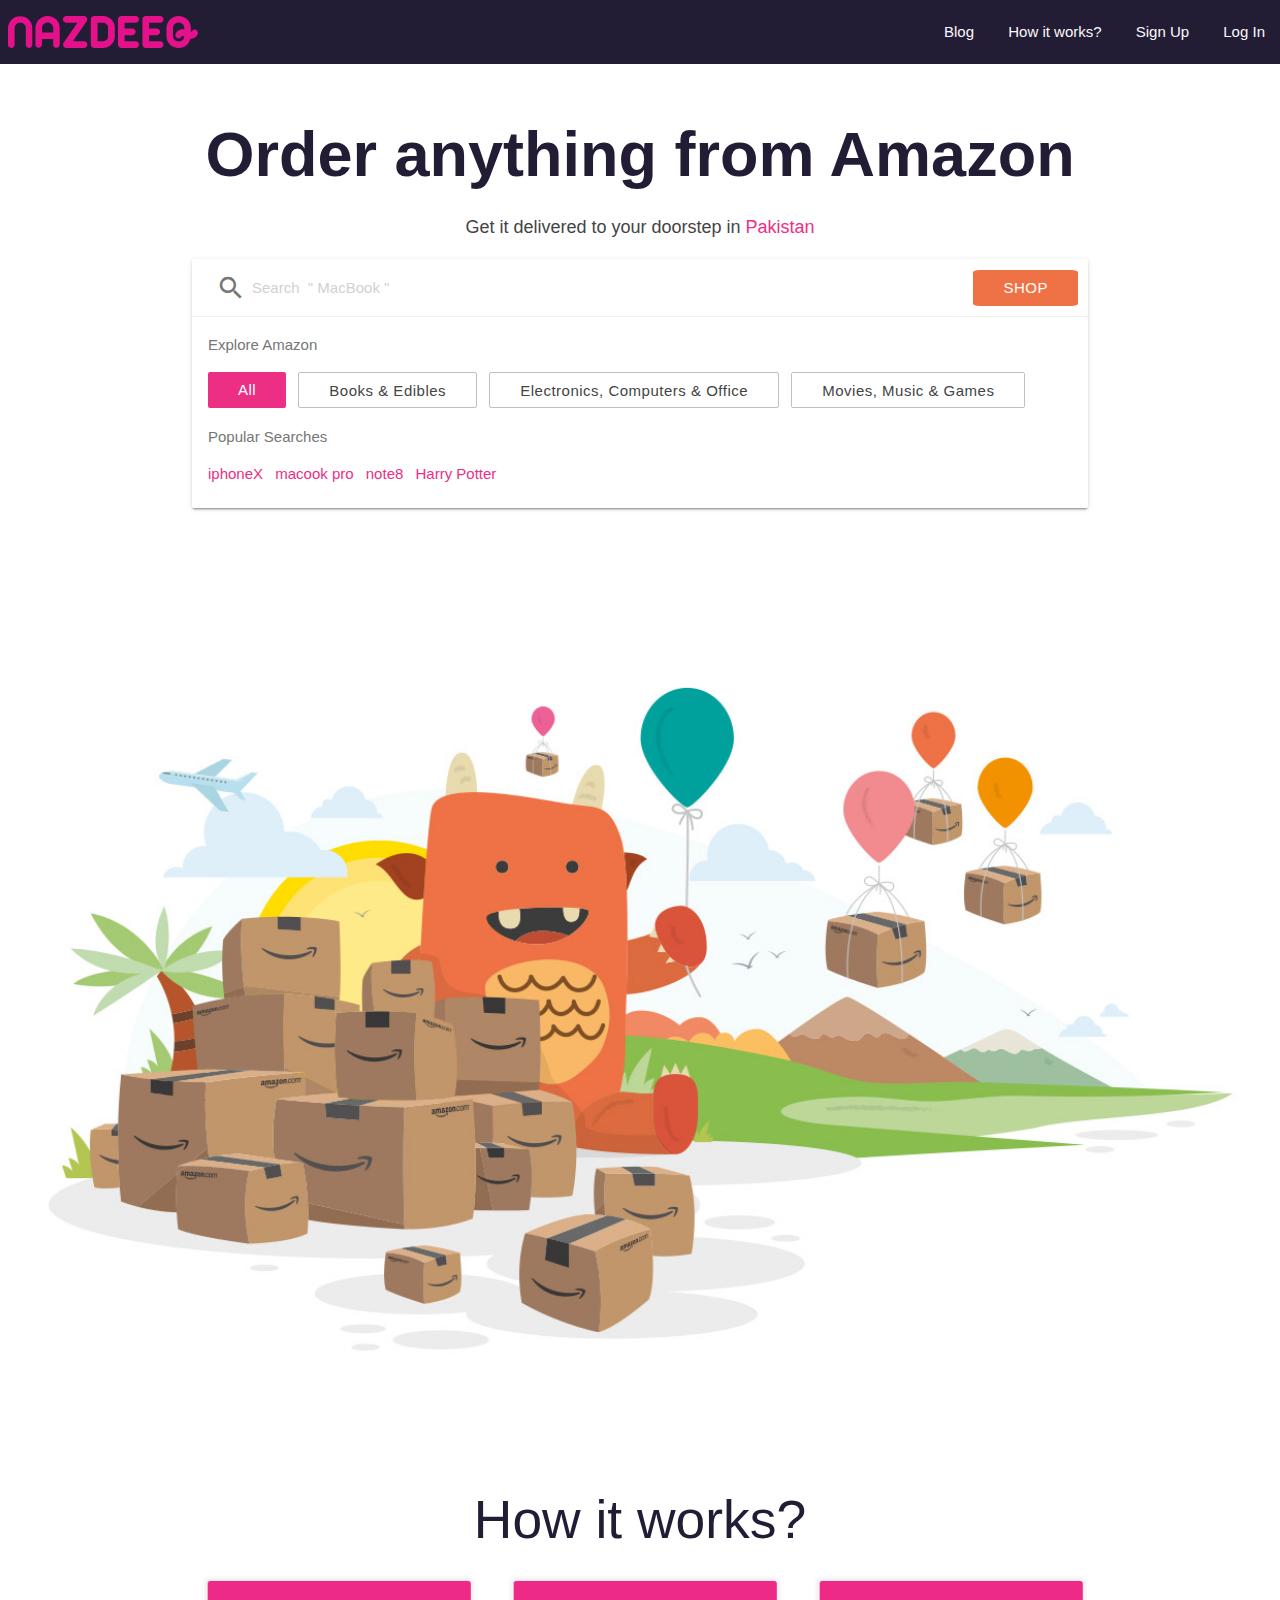
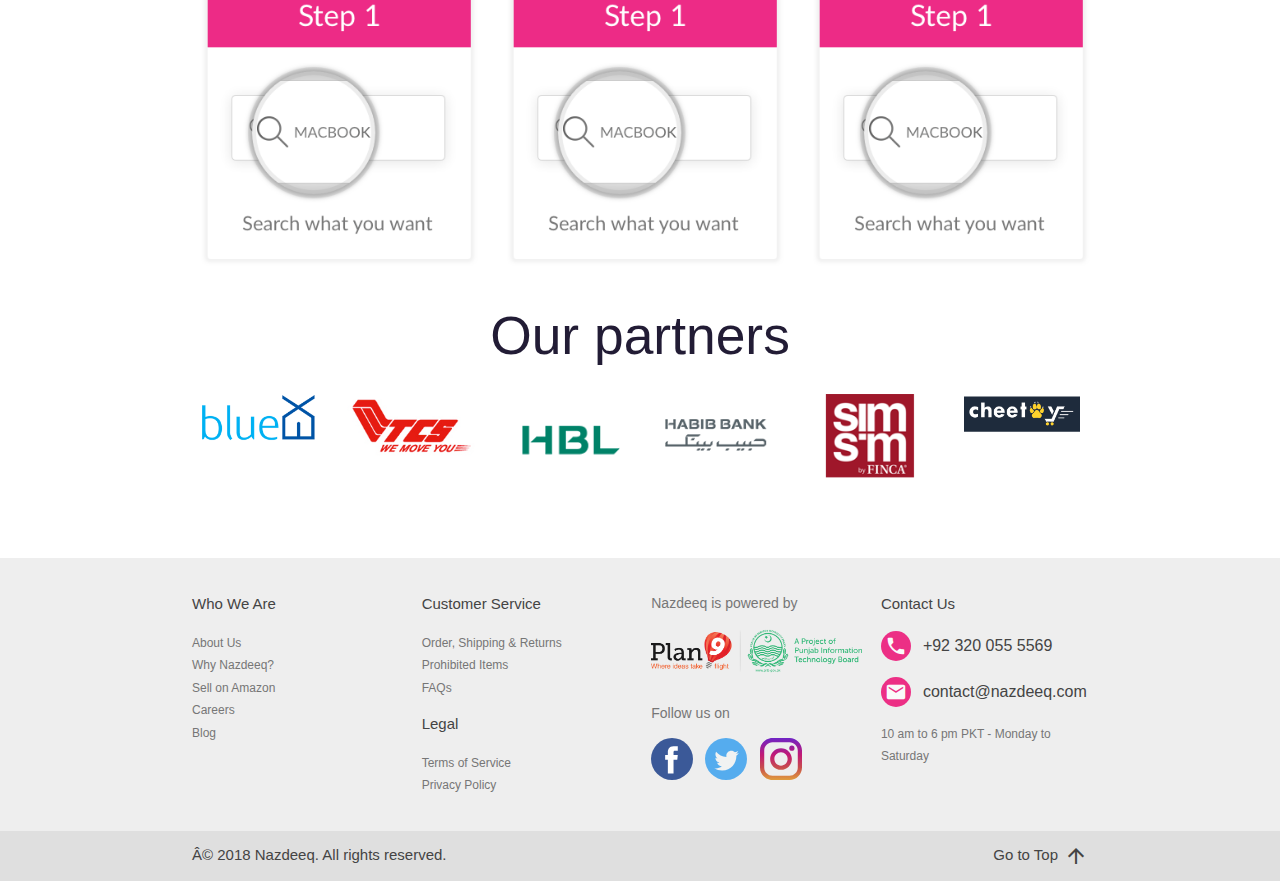
==== index.html @ c35c3b73 "made changes to search bar" ====
<!DOCTYPE html>
<html>

<head>

    <title>
        Nazdeeq | Welcome
    </title>

    <!--METADATA-->
    <meta charset="UTF-32">
    <meta name="viewport" content="width=device-width, initial-scale=1.0">
    <meta name="discription" content="Nazdeeq Website">
    <meta name="keywords" content="Nazdeeq Amazon Pakistan e-commerce">
    <meta name="author" content="PoweredByME, Nazdeeq">

    <!-- Chrome, Firefox and Opera -->
    <meta name="theme-color" content="#221C35">
    <!-- Windows Phone -->
    <meta name="msapplication-navbutton-color" content="#221C35">
    <!-- iOS Safari -->
    <meta name="apple-mobile-web-app-capable" content="yes">
    <meta name="apple-mobile-web-app-status-bar-style" content="black">

    <!--FONTS-->
    <link href="https://fonts.googleapis.com/icon?family=Material+Icons" rel="stylesheet">
    <!--<link rel="stylesheet" href="theWebAPI/font-awesome/css/font-awesome.min.css">-->


    <!--STYLESHEETS-->
    <!--<link rel="icon" href="assets/images/NFAC-Logo%201.png">-->
    <link rel="stylesheet" href="theWebAPI/materialize/css/materialize.min.css">
    <link rel="stylesheet" href="theWebAPI/atlaskit-rui.css" />
    <link rel="stylesheet" href="theWebAPI/atlaskit-css-reset.css" />
    <link rel="stylesheet" href="css/index.css">
    <link rel="stylesheet" href="css/commonStyle.css">

</head>

<body class="the-body body-no-scroll">

    <!-- Code index page -->

    <!-- Navbar Code START -->
    <div class="navbar-fixed">
        <nav class="site-theme-blue nf-div n-hide z-depth-0">
            <div class="navbar-div nav-wrapper">
                <a href="#!" class="brand-logo">
                    <span><img class="hide-on-small-only nav-logo-image" src="assets/nlogo.svg" height="32" ></span>
                    <span><img class="hide-on-med-and-up  nav-logo-image nli-mobile" src="assets/nlogo.svg" height="24" ></span>
                </a>

                <a href="#" data-activates="mobile-demo" class="button-collapse"><i class="material-icons">menu</i></a>

                <!--    Full View   -->
                <ul class="right hide-on-med-and-down nav-fv-option-ul">
                    <li>
                        <a href="!#" class="site-theme-white-text" style="display:inline-flex; align-items:center">
                            <span>Blog</span>
                        </a>

                        <a href="!#" class="site-theme-white-text" style="display:inline-flex; align-items:center">
                            <span>How it works?</span>
                        </a>

                        <a href="!#" class="site-theme-white-text" style="display:inline-flex; align-items:center">
                            <span>Sign Up</span>
                        </a>

                        <a href="!#" class="site-theme-white-text" style="display:inline-flex; align-items:center">
                            <span>Log In</span>
                        </a>
                    </li>
                </ul>
            </div>
        </nav>
    </div>

    <!--    Side Nav    -->
    <ul class="side-nav" id="mobile-demo">
        <li>
            <a class="black-text" href="#!" style="font-weight:400">
                <i class="material-icons">format_align_left</i> Blog
            </a>
        </li>
        <li>
            <a class="black-text" href="#!" style="font-weight:400">
                <i class="material-icons">info</i> How it works?
            </a>
        </li>
        <li>
            <a class="black-text" href="#!" style="font-weight:400">
                <i class="material-icons">group_add</i> Sign Up
            </a>
        </li>
        <li>
            <a class="black-text" href="#!" style="font-weight:400">
                <i class="material-icons">lock_open</i> Log In
            </a>
        </li>
    </ul>

    <!-- Navbar Code END -->


    <div class="container center">
        <div class="i-search-container">
            <div class="center">
                <h1 class="hide-on-small-only site-theme-blue-text" style="font-weight:600">Order anything from Amazon</h1>
                <h3 class="hide-on-med-and-up site-theme-blue-text" style="font-weight:600">Order anything from Amazon</h3>
                <p class="hide-on-small-only site-theme-grey-text" style="font-size:18px;">Get it delivered to your doorstep in
                    <span class="site-theme-pink-text">Pakistan</span>
                </p>
                <p class="hide-on-med-and-up site-theme-grey-text">Get it delivered to your doorstep in
                    <span class="site-theme-pink-text">Pakistan</span>
                </p>

                <!-- search bar start -->
                <div class="card">
                    <form>
                        <div style="align-items: center;margin-bottom : 2px;border-bottom : 1px solid #f0f0f0; border-radius : 0px;" class="card horizontal search-card z-depth-0">
                            <i class="small material-icons site-theme-light-grey-text">search</i>
                            <input class="search-in" placeholder='Search  " MacBook "'>
                            <button class="hide-on-small-only btn shop-btn site-theme-orange z-depth-0">
                                Shop
                            </button>
                            <div class="search-results"></div>
                        </div>
                    </form>
                    <div class="in-suggestions myhideclass">
                        <div class="row" style="margin-bottom : 0px;">
                            <div class="col l2 left-align">
                                <p class="site-theme-light-grey-text fw-400">Explore Amazon</p>
                            </div>
                        </div>
                        <div style="margin-left: auto;margin-bottom: 12px;" class="row left-align sugg-links">
                            <a class="btn btn-options default-sugg-btn z-depth-0">All</a>
                            <a class="btn btn-options white site-theme-grey-text z-depth-0 sugg-btn">Books &amp; Edibles</a>
                            <a class="btn btn-options white site-theme-grey-text z-depth-0 sugg-btn">Electronics, Computers &amp; Office</a>
                            <a class="btn btn-options white site-theme-grey-text z-depth-0 sugg-btn">Movies, Music &amp; Games</a>
                        </div>
                        <div class="row" style="margin-bottom:0px">
                            <div class="col l2 left-align">
                                <p class="site-theme-light-grey-text fw-400" style="margin-top: 0px;">Popular Searches</p>
                            </div>
                        </div>
                        <div class="row left-align sugg-div">
                            <a class="btn-options site-theme-pink-text">iphoneX</a>
                            <a class="btn-options site-theme-pink-text">macook pro</a>
                            <a class="btn-options site-theme-pink-text">note8</a>
                            <a class="btn-options site-theme-pink-text">Harry Potter</a>

                        </div>
                    </div>
                </div>

                <!-- search bar end -->

            </div>
        </div>
    </div>

    <div class="sp-wrapper valign-wrapper" style="background-image:url('assets/img/bg.jpg')"></div>

    <div class="container">
        <div class="center">
            <h2 class="hide-on-small-only site-theme-blue-text">How it works?</h2>
            <h3 class="hide-on-med-and-up site-theme-blue-text">How it works?</h3>
            <div class="row">
                <div class="col l4 m6 s12">
                    <img src="assets/img/b1.png" width="296">
                </div>
                <div class="col l4 m6 s12">
                    <img src="assets/img/b1.png" width="296">
                </div>
                <div class="col l4 m6 s12">
                    <img src="assets/img/b1.png" width="296">
                </div>
            </div>
        </div>
    </div>

    <div class="container" style="margin-bottom:56px;">
        <div class="center">
            <h2 class="hide-on-small-only site-theme-blue-text">Our partners</h2>
            <h3 class="hide-on-med-and-up site-theme-blue-text">Our partners</h3>
            <div class="row center">
                <div class="col l2 m3 s4">
                    <img style="width:100%" src="assets/img/p1.png">
                </div>
                <div class="col l2 m3 s4">
                    <img style="width:100%" src="assets/img/p2.png">
                </div>
                <div class="col l2 m3 s4">
                    <img style="width:100%" src="assets/img/p3.png">
                </div>
                <div class="col l2 m3 s4">
                    <img style="width:100%" src="assets/img/p4.png">
                </div>
                <div class="col l2 m3 s4">
                    <img style="width:80%" src="assets/img/p5.png">
                </div>
                <div class="col l2 m3 s4">
                    <img style="width:100%" src="assets/img/p6.png">
                </div>

            </div>
        </div>
    </div>






    <!-- Footer Code START -->

    <footer class="page-footer grey lighten-3">
        <div class="container">
            <div class="row">

                <div class="col l3 m6 s12">
                    <p class="site-footer-text site-theme-grey-text">Who We Are</p>
                    <ul>
                        <li><a class="site-footer-text site-theme-light-grey-text" href="#!">About Us</a></li>
                        <li><a class="site-footer-text site-theme-light-grey-text" href="#!">Why Nazdeeq?</a></li>
                        <li><a class="site-footer-text site-theme-light-grey-text" href="#!">Sell on Amazon</a></li>
                        <li><a class="site-footer-text site-theme-light-grey-text" href="#!">Careers</a></li>
                        <li><a class="site-footer-text site-theme-light-grey-text" href="#!">Blog</a></li>
                    </ul>
                </div>

                <div class="col l3 m6 s12">
                    <p class="site-footer-text site-theme-grey-text">Customer Service</p>
                    <ul>
                        <li><a class="site-footer-text site-theme-light-grey-text" href="#!">Order, Shipping &amp; Returns</a></li>
                        <li><a class="site-footer-text site-theme-light-grey-text" href="#!">Prohibited Items</a></li>
                        <li><a class="site-footer-text site-theme-light-grey-text" href="#!">FAQs</a></li>
                    </ul>
                    <p class="site-footer-text site-theme-grey-text">Legal</p>
                    <ul>
                        <li><a class="site-footer-text site-theme-light-grey-text" href="#!">Terms of Service</a></li>
                        <li><a class="site-footer-text site-theme-light-grey-text" href="#!">Privacy Policy</a></li>
                    </ul>
                </div>

                <div class="col l3 m6 s12">
                    <ul>

                        <li>
                            <p class="site-footer-text site-theme-light-grey-text" style="font-size:14px;">Nazdeeq is powered by</p>
                            <img src="assets/p9l.png" height="46">
                        </li>


                        <li class="" style="padding-top:8px">
                            <p class="site-footer-text site-theme-light-grey-text" style="font-size:14px;">Follow us on</p>
                            <a href="#!" title="facebook">
                                <img style="margin-right:8px;" src="assets/facebook.svg" height="42">
                            </a>
                            <a href="#!" title="twitter">
                                <img style="margin-right:8px;" src="assets/twitter.svg" height="42">
                            </a>
                            <a href="#!" title="instagram">
                                <img src="assets/instagram.svg" height="42">
                            </a>
                        </li>
                    </ul>
                </div>

                <div class="col l3 m6 s12">
                    <p class="site-footer-text site-theme-grey-text">Contact Us</p>
                    <ul>
                        <li>
                            <a class="site-footer-text site-theme-grey-text" href="#!" style="display:flex; align-items: center">
                                <i class="material-icons site-theme-white-text site-theme-pink circle" style="padding:4px;font-size: 22px;">phone</i>
                                <span style="font-size:16px; font-weight: 400; padding-left: 12px;">+92 320 055 5569</span>
                            </a>
                        </li>
                        <li>
                            <a class="site-footer-text site-theme-grey-text" href="#!" style="display:flex; align-items: center; margin-top:16px;">
                                <i class="material-icons site-theme-white-text site-theme-pink circle" style="padding:4px;font-size: 22px;">mail</i>
                                <span style="font-size:16px; font-weight: 400; padding-left: 12px;">contact@nazdeeq.com</span>
                            </a>
                        </li>
                        <li>
                            <p>
                                <span class="site-theme-light-grey-text" style="font-size:12px;">10 am to 6 pm PKT - Monday to Saturday</span>
                            </p>
                        </li>



                    </ul>
                </div>


            </div>





        </div>
        <div class="footer-copyright">
            <div class="container site-theme-grey-text">
                <span class="hide-on-small-only">© 2018 Nazdeeq. All rights reserved.</span>
                <span class="hide-on-med-and-up">© 2018 Copyrights | Nazdeeq</span>
                <a class="site-theme-grey-text  right" style="display:inline-flex;align-items:center" href="#top-ref-div-id">
                    <span style="margin-right:6px;font-weight:300">Go to Top</span><i class="material-icons"> arrow_upward </i>
                </a>
            </div>
        </div>
    </footer>


    <!-- Footer Code END -->



    <script type="text/javascript" src="theWebAPI/jQuery.min.js"></script>
    <script type="text/javascript" src="theWebAPI/materialize/js/materialize.min.js"></script>
    <script type="text/javascript" src="js/commonScript.js"></script>
    <script type="text/javascript" src="js/index.js"></script>
    <script>
        window.onload = windowOnLoad;
        window.onresize = windowOnResize;
        window.onscroll = windowOnScroll;
    </script>
    <script>
        $(document).ready(function() {
            $(".myhideclass").hide();
            var explore = [{
                name: "Books &amp; Edibles",
                link: "#"
            }, {
                name: "Electronics, Computers &amp; Office",
                link: "#"
            }, {
                name: "Movies, Music &amp; Games",
                link: "#"
            }];
            var popular = [{
                name: "iphoneX",
                link: "#"
            }, {
                name: "iphone6S+",
                link: "#"
            }, {
                name: "macbook Pro",
                link: "#"
            }];
            console.log(getSearchLinksString(explore, popular));
            $(".myhideclass").html(getSearchLinksString(explore, popular));
            $(".search-in").keyup(function() {
                if ($(".search-in").val() == "") {
                    $(".myhideclass").hide(500);
                } else $(".myhideclass").show(500);
            })
        })
    </script>

</body>

</html>
---- theWebAPI/atlaskit-rui.css ----
.ak-button {
    align-items: baseline !important;
    box-sizing: border-box !important;
    border-radius: 3px !important;
    border-width: 0 !important;
    display: inline-flex !important;
    font-style: normal !important;
    font-size: inherit !important;
    line-height: 2.28571429em !important;
    margin: 0 !important;
    outline: none !important;
    padding: 0 12px !important;
    text-align: center !important;
    transition: background 0.1s ease-out, box-shadow 0.15s cubic-bezier(0.47, 0.03, 0.49, 1.38) !important;
    user-select: none !important;
    vertical-align: middle !important;
    white-space: nowrap !important;
}

.ak-button:hover {
    cursor: pointer !important;
    transition: background 0s ease-out, box-shadow 0.15s cubic-bezier(0.47, 0.03, 0.49, 1.38) !important;
}

.ak-button:active {
    transition-duration: 0s !important;
}

.ak-button:focus {
    outline: none !important;
    transition-duration: 0s, 0.2s !important;
}

.ak-button[disabled] {
    cursor: not-allowed !important;
}

.ak-button__appearance-default {
    background: rgba(9, 30, 66, 0.04) !important;
    color: #505F79 !important;
    text-decoration: none !important;
}

.ak-button__appearance-default:hover {
    background: rgba(9, 30, 66, 0.08) !important;
}

.ak-button__appearance-default:active {
    background: rgba(179, 212, 255, 0.6) !important;
    color: #0052CC !important;
}

.ak-button__appearance-default:focus {
    box-shadow: 0 0 0 2px rgba(38, 132, 255, 0.6) !important;
}

.ak-button__appearance-default[disabled],
.ak-button__appearance-default[disabled]:active,
.ak-button__appearance-default[disabled]:hover {
    background: rgba(9, 30, 66, 0.04) !important;
    color: #A5ADBA !important;
    text-decoration: none !important;
}

.ak-button__appearance-default[disabled]:focus,
.ak-button__appearance-default[disabled]:active:focus,
.ak-button__appearance-default[disabled]:hover:focus {
    box-shadow: 0 0 0 2px rgba(38, 132, 255, 0.6) !important;
}

.ak-button__appearance-subtle {
    background: none !important;
    color: #505F79 !important;
    text-decoration: none !important;
}

.ak-button__appearance-subtle:hover {
    background: rgba(9, 30, 66, 0.08) !important;
}

.ak-button__appearance-subtle:active {
    background: rgba(179, 212, 255, 0.6) !important;
    color: #0052CC !important;
}

.ak-button__appearance-subtle:focus {
    box-shadow: 0 0 0 2px rgba(38, 132, 255, 0.6) !important;
}

.ak-button__appearance-subtle[disabled],
.ak-button__appearance-subtle[disabled]:active,
.ak-button__appearance-subtle[disabled]:hover {
    background: rgba(9, 30, 66, 0.04) !important;
    color: #A5ADBA !important;
    text-decoration: none !important;
}

.ak-button__appearance-subtle[disabled]:focus,
.ak-button__appearance-subtle[disabled]:active:focus,
.ak-button__appearance-subtle[disabled]:hover:focus {
    box-shadow: 0 0 0 2px rgba(38, 132, 255, 0.6) !important;
}

.ak-button__appearance-primary {
    background: #0052CC !important;
    color: #FFFFFF !important;
    text-decoration: none !important;
}

.ak-button__appearance-primary:hover {
    background: #0065FF !important;
}

.ak-button__appearance-primary:active {
    background: #0747A6 !important;
    color: #FFFFFF !important;
}

.ak-button__appearance-primary:focus {
    box-shadow: 0 0 0 2px rgba(38, 132, 255, 0.6) !important;
}

.ak-button__appearance-primary[disabled],
.ak-button__appearance-primary[disabled]:active,
.ak-button__appearance-primary[disabled]:hover {
    background: #0052CC !important;
    color: rgba(255, 255, 255, 0.5) !important;
    text-decoration: none !important;
}

.ak-button__appearance-primary[disabled]:focus,
.ak-button__appearance-primary[disabled]:active:focus,
.ak-button__appearance-primary[disabled]:hover:focus {
    box-shadow: 0 0 0 2px rgba(38, 132, 255, 0.6) !important;
}

.ak-button__appearance-link {
    background: none !important;
    color: #0052CC !important;
    text-decoration: none !important;
}

.ak-button__appearance-link:hover {
    background: none !important;
    color: #0065FF !important;
    text-decoration: underline !important;
}

.ak-button__appearance-link:active {
    text-decoration: none !important;
    background: none !important;
    color: #0747A6 !important;
}

.ak-button__appearance-link:focus {
    box-shadow: 0 0 0 2px rgba(38, 132, 255, 0.6) !important;
}

.ak-button__appearance-link[disabled],
.ak-button__appearance-link[disabled]:active,
.ak-button__appearance-link[disabled]:hover {
    background: none !important;
    color: #A5ADBA !important;
    text-decoration: none !important;
}

.ak-button__appearance-link[disabled]:focus,
.ak-button__appearance-link[disabled]:active:focus,
.ak-button__appearance-link[disabled]:hover:focus {
    box-shadow: 0 0 0 2px rgba(38, 132, 255, 0.6) !important;
}

.ak-button__appearance-subtle-link {
    background: none !important;
    color: #42526E !important;
    text-decoration: none !important;
}

.ak-button__appearance-subtle-link:hover {
    background: none !important;
    color: #0065FF !important;
    text-decoration: underline !important;
}

.ak-button__appearance-subtle-link:active {
    text-decoration: none !important;
    background: none !important;
    color: #0747A6 !important;
}

.ak-button__appearance-subtle-link:focus {
    box-shadow: 0 0 0 2px rgba(38, 132, 255, 0.6) !important;
}

.ak-button__appearance-subtle-link[disabled],
.ak-button__appearance-subtle-link[disabled]:active,
.ak-button__appearance-subtle-link[disabled]:focus {
    background: none !important;
    color: #A5ADBA !important;
    text-decoration: none !important;
}

.ak-button__appearance-subtle-link[disabled]:focus,
.ak-button__appearance-subtle-link[disabled]:active:focus,
.ak-button__appearance-subtle-link[disabled]:focus:focus {
    box-shadow: 0 0 0 2px rgba(38, 132, 255, 0.6) !important;
}

.ak-button__spacing-compact {
    height: 1.71428571em !important;
    line-height: 1.71428571em !important;
}

.ak-button__spacing-none {
    height: auto !important;
    line-height: normal !important;
    padding: 0 !important;
}

.ak-button::-moz-focus-inner {
    border: 0 !important;
    margin: 0 !important;
    padding: 0 !important;
}

ak-grid {
    align-content: flex-start !important;
    align-items: flex-start !important;
    display: flex !important;
    flex-wrap: wrap !important;
    margin: 0 auto !important;
    max-width: 960px !important;
    padding: 0 8px !important;
    position: relative !important;
}

ak-grid[layout='fluid'] {
    max-width: 100% !important;
}

ak-grid-column {
    flex-grow: 1 !important;
    flex-shrink: 0 !important;
    flex-basis: auto !important;
    margin: 0 8px !important;
    max-width: calc(100% - 16px) !important;
    min-width: calc(99.9999% / 12 - 16px) !important;
    word-wrap: break-word !important;
}

ak-grid-column[size='1'] {
    flex-basis: calc(99.9999% / 12 * 1 - 16px) !important;
    max-width: calc(99.9999% / 12 * 1 - 16px) !important;
}

ak-grid-column[size='2'] {
    flex-basis: calc(99.9999% / 12 * 2 - 16px) !important;
    max-width: calc(99.9999% / 12 * 2 - 16px) !important;
}

ak-grid-column[size='3'] {
    flex-basis: calc(99.9999% / 12 * 3 - 16px) !important;
    max-width: calc(99.9999% / 12 * 3 - 16px) !important;
}

ak-grid-column[size='4'] {
    flex-basis: calc(99.9999% / 12 * 4 - 16px) !important;
    max-width: calc(99.9999% / 12 * 4 - 16px) !important;
}

ak-grid-column[size='5'] {
    flex-basis: calc(99.9999% / 12 * 5 - 16px) !important;
    max-width: calc(99.9999% / 12 * 5 - 16px) !important;
}

ak-grid-column[size='6'] {
    flex-basis: calc(99.9999% / 12 * 6 - 16px) !important;
    max-width: calc(99.9999% / 12 * 6 - 16px) !important;
}

ak-grid-column[size='7'] {
    flex-basis: calc(99.9999% / 12 * 7 - 16px) !important;
    max-width: calc(99.9999% / 12 * 7 - 16px) !important;
}

ak-grid-column[size='8'] {
    flex-basis: calc(99.9999% / 12 * 8 - 16px) !important;
    max-width: calc(99.9999% / 12 * 8 - 16px) !important;
}

ak-grid-column[size='9'] {
    flex-basis: calc(99.9999% / 12 * 9 - 16px) !important;
    max-width: calc(99.9999% / 12 * 9 - 16px) !important;
}

ak-grid-column[size='10'] {
    flex-basis: calc(99.9999% / 12 * 10 - 16px) !important;
    max-width: calc(99.9999% / 12 * 10 - 16px) !important;
}

ak-grid-column[size='11'] {
    flex-basis: calc(99.9999% / 12 * 11 - 16px) !important;
    max-width: calc(99.9999% / 12 * 11 - 16px) !important;
}

ak-grid-column[size='12'] {
    flex-basis: calc(100% - 16px) !important;
    max-width: calc(100% - 16px) !important;
}

.ak-field-toggle {
    display: inline-block !important;
    overflow: hidden !important;
    position: relative !important;
    user-select: none !important;
}

.ak-field-toggle>label {
    background-clip: content-box !important;
    background-color: #97A0AF !important;
    background-image: url("data:image/svg+xml !important;charset=UTF-8,%3C%3Fxml%20version%3D%221.0%22%20encoding%3D%22UTF-8%22%20standalone%3D%22no%22%3F%3E%0A%3Csvg%20width%3D%2224px%22%20height%3D%2224px%22%20viewBox%3D%220%200%2024%2024%22%20version%3D%221.1%22%20xmlns%3D%22http%3A%2F%2Fwww.w3.org%2F2000%2Fsvg%22%20xmlns%3Axlink%3D%22http%3A%2F%2Fwww.w3.org%2F1999%2Fxlink%22%3E%0A%20%20%20%20%3C!--%20Generator%3A%20Sketch%2041%20(35326)%20-%20http%3A%2F%2Fwww.bohemiancoding.com%2Fsketch%20--%3E%0A%20%20%20%20%3Ctitle%3EDone%3C%2Ftitle%3E%0A%20%20%20%20%3Cdesc%3ECreated%20with%20Sketch.%3C%2Fdesc%3E%0A%20%20%20%20%3Cdefs%3E%3C%2Fdefs%3E%0A%20%20%20%20%3Cg%20id%3D%2224-x-20%22%20stroke%3D%22none%22%20stroke-width%3D%221%22%20fill%3D%22none%22%20fill-rule%3D%22evenodd%22%3E%0A%20%20%20%20%20%20%20%20%3Cg%20id%3D%22editor-24x20%2Feditor-done%22%20fill%3D%22white%22%3E%0A%20%20%20%20%20%20%20%20%20%20%20%20%3Cg%20id%3D%22check%22%20transform%3D%22translate(2.000000%2C%204.000000)%22%3E%0A%20%20%20%20%20%20%20%20%20%20%20%20%20%20%20%20%3Cpath%20d%3D%22M3.16564164%2C6.89951467%20C2.97539446%2C6.70637871%202.66546153%2C6.7078825%202.47552459%2C6.90070352%20L1.18248183%2C8.21338031%20C0.991587885%2C8.40717286%200.989942114%2C8.7197019%201.18758597%2C8.92034685%20L6.67982192%2C14.4959789%20C6.8735348%2C14.6926332%207.18853946%2C14.691685%207.38390826%2C14.4933496%20L18.4834996%2C3.22521804%20C18.6786429%2C3.02711165%2018.6811307%2C2.70844326%2018.4911937%2C2.51562224%20L17.1981509%2C1.20294545%20C17.007257%2C1.0091529%2016.6982277%2C1.0086748%2016.502939%2C1.2069289%20L7.38013805%2C10.4682537%20C7.18707701%2C10.6642463%206.87069672%2C10.6608286%206.68609713%2C10.473426%20L3.16564164%2C6.89951467%20Z%22%20id%3D%22Path-3%22%3E%3C%2Fpath%3E%0A%20%20%20%20%20%20%20%20%20%20%20%20%3C%2Fg%3E%0A%20%20%20%20%20%20%20%20%3C%2Fg%3E%0A%20%20%20%20%3C%2Fg%3E%0A%3C%2Fsvg%3E%0A"), url("data:image/svg+xml !important;charset=UTF-8,%3C%3Fxml%20version%3D%221.0%22%20encoding%3D%22UTF-8%22%20standalone%3D%22no%22%3F%3E%0A%3Csvg%20width%3D%2220px%22%20height%3D%2220px%22%20viewBox%3D%220%200%2020%2020%22%20version%3D%221.1%22%20xmlns%3D%22http%3A%2F%2Fwww.w3.org%2F2000%2Fsvg%22%20xmlns%3Axlink%3D%22http%3A%2F%2Fwww.w3.org%2F1999%2Fxlink%22%3E%0A%20%20%20%20%3C!--%20Generator%3A%20Sketch%2041.2%20(35397)%20-%20http%3A%2F%2Fwww.bohemiancoding.com%2Fsketch%20--%3E%0A%20%20%20%20%3Ctitle%3ECancel%3C%2Ftitle%3E%0A%20%20%20%20%3Cdesc%3ECreated%20with%20Sketch.%3C%2Fdesc%3E%0A%20%20%20%20%3Cdefs%3E%3C%2Fdefs%3E%0A%20%20%20%20%3Cg%20id%3D%22Experiments%22%20stroke%3D%22none%22%20stroke-width%3D%221%22%20fill%3D%22none%22%20fill-rule%3D%22evenodd%22%3E%0A%20%20%20%20%20%20%20%20%3Cg%20id%3D%22cancel-icon%22%20fill%3D%22white%22%3E%0A%20%20%20%20%20%20%20%20%20%20%20%20%3Cpath%20d%3D%22M13.3635%2C11.94925%20C13.7545%2C12.34025%2013.7545%2C12.97225%2013.3635%2C13.36325%20C13.1685%2C13.55825%2012.9125%2C13.65625%2012.6565%2C13.65625%20C12.4005%2C13.65625%2012.1445%2C13.55825%2011.9495%2C13.36325%20L9.8285%2C11.24225%20L7.7065%2C13.36325%20C7.5115%2C13.55825%207.2555%2C13.65625%206.9995%2C13.65625%20C6.7435%2C13.65625%206.4885%2C13.55825%206.2925%2C13.36325%20C5.9025%2C12.97225%205.9025%2C12.34025%206.2925%2C11.94925%20L8.4135%2C9.82825%20L6.2925%2C7.70725%20C5.9025%2C7.31625%205.9025%2C6.68325%206.2925%2C6.29325%20C6.6835%2C5.90225%207.3165%2C5.90225%207.7065%2C6.29325%20L9.8285%2C8.41425%20L11.9495%2C6.29325%20C12.3405%2C5.90225%2012.9725%2C5.90225%2013.3635%2C6.29325%20C13.7545%2C6.68325%2013.7545%2C7.31625%2013.3635%2C7.70725%20L11.2425%2C9.82825%20L13.3635%2C11.94925%20Z%22%20id%3D%22Error-Icon%22%3E%3C%2Fpath%3E%0A%20%20%20%20%20%20%20%20%3C%2Fg%3E%0A%20%20%20%20%3C%2Fg%3E%0A%3C%2Fsvg%3E%0A") !important;
    background-repeat: no-repeat !important;
    border: 2px solid transparent !important;
    color: transparent !important;
    cursor: pointer !important;
    display: inline-block !important;
    overflow: hidden !important;
    padding: 2px !important;
    text-indent: -9999px !important;
    transition: background-color 0.2s, border-color 0.2s !important;
    vertical-align: top !important;
    white-space: nowrap !important;
}

.ak-field-toggle>label::before {
    background: white !important;
    content: '' !important;
    cursor: pointer !important;
    display: block !important;
    transition: transform 0.2s !important;
}

.ak-field-toggle>input {
    left: 0 !important;
    opacity: 0 !important;
    position: absolute !important;
    top: 0 !important;
}

.ak-field-toggle>input:checked+label {
    background-color: #36B37E !important;
}

.ak-field-toggle>input:disabled+label {
    background-color: #f3f4f5 !important;
    background-image: url("data:image/svg+xml !important;charset=UTF-8,%3C%3Fxml%20version%3D%221.0%22%20encoding%3D%22UTF-8%22%20standalone%3D%22no%22%3F%3E%0A%3Csvg%20width%3D%2224px%22%20height%3D%2224px%22%20viewBox%3D%220%200%2024%2024%22%20version%3D%221.1%22%20xmlns%3D%22http%3A%2F%2Fwww.w3.org%2F2000%2Fsvg%22%20xmlns%3Axlink%3D%22http%3A%2F%2Fwww.w3.org%2F1999%2Fxlink%22%3E%0A%20%20%20%20%3C!--%20Generator%3A%20Sketch%2041%20(35326)%20-%20http%3A%2F%2Fwww.bohemiancoding.com%2Fsketch%20--%3E%0A%20%20%20%20%3Ctitle%3EDone%3C%2Ftitle%3E%0A%20%20%20%20%3Cdesc%3ECreated%20with%20Sketch.%3C%2Fdesc%3E%0A%20%20%20%20%3Cdefs%3E%3C%2Fdefs%3E%0A%20%20%20%20%3Cg%20id%3D%2224-x-20%22%20stroke%3D%22none%22%20stroke-width%3D%221%22%20fill%3D%22none%22%20fill-rule%3D%22evenodd%22%3E%0A%20%20%20%20%20%20%20%20%3Cg%20id%3D%22editor-24x20%2Feditor-done%22%20fill%3D%22%23A1DCC4%22%3E%0A%20%20%20%20%20%20%20%20%20%20%20%20%3Cg%20id%3D%22check%22%20transform%3D%22translate(2.000000%2C%204.000000)%22%3E%0A%20%20%20%20%20%20%20%20%20%20%20%20%20%20%20%20%3Cpath%20d%3D%22M3.16564164%2C6.89951467%20C2.97539446%2C6.70637871%202.66546153%2C6.7078825%202.47552459%2C6.90070352%20L1.18248183%2C8.21338031%20C0.991587885%2C8.40717286%200.989942114%2C8.7197019%201.18758597%2C8.92034685%20L6.67982192%2C14.4959789%20C6.8735348%2C14.6926332%207.18853946%2C14.691685%207.38390826%2C14.4933496%20L18.4834996%2C3.22521804%20C18.6786429%2C3.02711165%2018.6811307%2C2.70844326%2018.4911937%2C2.51562224%20L17.1981509%2C1.20294545%20C17.007257%2C1.0091529%2016.6982277%2C1.0086748%2016.502939%2C1.2069289%20L7.38013805%2C10.4682537%20C7.18707701%2C10.6642463%206.87069672%2C10.6608286%206.68609713%2C10.473426%20L3.16564164%2C6.89951467%20Z%22%20id%3D%22Path-3%22%3E%3C%2Fpath%3E%0A%20%20%20%20%20%20%20%20%20%20%20%20%3C%2Fg%3E%0A%20%20%20%20%20%20%20%20%3C%2Fg%3E%0A%20%20%20%20%3C%2Fg%3E%0A%3C%2Fsvg%3E%0A"), url("data:image/svg+xml !important;charset=UTF-8,%3C%3Fxml%20version%3D%221.0%22%20encoding%3D%22UTF-8%22%20standalone%3D%22no%22%3F%3E%0A%3Csvg%20width%3D%2220px%22%20height%3D%2220px%22%20viewBox%3D%220%200%2020%2020%22%20version%3D%221.1%22%20xmlns%3D%22http%3A%2F%2Fwww.w3.org%2F2000%2Fsvg%22%20xmlns%3Axlink%3D%22http%3A%2F%2Fwww.w3.org%2F1999%2Fxlink%22%3E%0A%20%20%20%20%3C!--%20Generator%3A%20Sketch%2041.2%20(35397)%20-%20http%3A%2F%2Fwww.bohemiancoding.com%2Fsketch%20--%3E%0A%20%20%20%20%3Ctitle%3ECancel%3C%2Ftitle%3E%0A%20%20%20%20%3Cdesc%3ECreated%20with%20Sketch.%3C%2Fdesc%3E%0A%20%20%20%20%3Cdefs%3E%3C%2Fdefs%3E%0A%20%20%20%20%3Cg%20id%3D%22Experiments%22%20stroke%3D%22none%22%20stroke-width%3D%221%22%20fill%3D%22none%22%20fill-rule%3D%22evenodd%22%3E%0A%20%20%20%20%20%20%20%20%3Cg%20id%3D%22cancel-icon%22%20fill%3D%22%23AFB6C2%22%3E%0A%20%20%20%20%20%20%20%20%20%20%20%20%3Cpath%20d%3D%22M13.3635%2C11.94925%20C13.7545%2C12.34025%2013.7545%2C12.97225%2013.3635%2C13.36325%20C13.1685%2C13.55825%2012.9125%2C13.65625%2012.6565%2C13.65625%20C12.4005%2C13.65625%2012.1445%2C13.55825%2011.9495%2C13.36325%20L9.8285%2C11.24225%20L7.7065%2C13.36325%20C7.5115%2C13.55825%207.2555%2C13.65625%206.9995%2C13.65625%20C6.7435%2C13.65625%206.4885%2C13.55825%206.2925%2C13.36325%20C5.9025%2C12.97225%205.9025%2C12.34025%206.2925%2C11.94925%20L8.4135%2C9.82825%20L6.2925%2C7.70725%20C5.9025%2C7.31625%205.9025%2C6.68325%206.2925%2C6.29325%20C6.6835%2C5.90225%207.3165%2C5.90225%207.7065%2C6.29325%20L9.8285%2C8.41425%20L11.9495%2C6.29325%20C12.3405%2C5.90225%2012.9725%2C5.90225%2013.3635%2C6.29325%20C13.7545%2C6.68325%2013.7545%2C7.31625%2013.3635%2C7.70725%20L11.2425%2C9.82825%20L13.3635%2C11.94925%20Z%22%20id%3D%22Error-Icon%22%3E%3C%2Fpath%3E%0A%20%20%20%20%20%20%20%20%3C%2Fg%3E%0A%20%20%20%20%3C%2Fg%3E%0A%3C%2Fsvg%3E%0A") !important;
    cursor: not-allowed !important;
}

.ak-field-toggle>input:disabled+label::before {
    background-color: #afb6c2 !important;
    cursor: not-allowed !important;
}

.ak-field-toggle>input:checked:disabled+label {
    background-color: #35b885 !important;
}

.ak-field-toggle>input:checked:disabled+label::before {
    background-color: #a1dcc4 !important;
}

.ak-field-toggle>input:focus {
    outline: none !important;
}

.ak-field-toggle>input:focus+label {
    border-color: #4C9AFF !important;
}

.ak-field-toggle__size-large>label {
    background-position: 5px 4px, 23px 4px !important;
    background-size: 16px 16px, 16px 16px !important;
    border-radius: 20px !important;
    height: 20px !important;
    width: 40px !important;
}

.ak-field-toggle__size-large>label::before {
    background: white !important;
    border-radius: 16px !important;
    content: '' !important;
    display: block !important;
    height: 16px !important;
    margin-left: 2px !important;
    margin-top: 2px !important;
    width: 16px !important;
}

.ak-field-toggle__size-large>input:checked+label::before {
    transform: translate(20px, 0) !important;
}

.ak-field-toggle__size-default>label {
    background-position: 5px 4px, 19px 4px !important;
    background-size: 12px 12px, 12px 12px !important;
    border-radius: 16px !important;
    height: 16px !important;
    width: 32px !important;
}

.ak-field-toggle__size-default>label::before {
    background: white !important;
    border-radius: 12px !important;
    content: '' !important;
    display: block !important;
    height: 12px !important;
    margin-left: 2px !important;
    margin-top: 2px !important;
    width: 12px !important;
}

.ak-field-toggle__size-default>input:checked+label::before {
    transform: translate(16px, 0) !important;
}

a.aki[href][data-ak-tooltip],
button.aki[data-ak-tooltip] {
    overflow: visible !important;
    position: relative !important;
}

a.aki[href][data-ak-tooltip]:hover::after,
button.aki[data-ak-tooltip]:hover::after,
a.aki[href][data-ak-tooltip]:focus::after,
button.aki[data-ak-tooltip]:focus::after {
    background-color: #091E42 !important;
    border-radius: 3px !important;
    box-sizing: border-box !important;
    color: white !important;
    content: attr(data-ak-tooltip) !important;
    display: inline-block !important;
    font-size: 12px !important;
    line-height: 1.33333333 !important;
    max-width: 420px !important;
    overflow: hidden !important;
    padding: 2px 8px !important;
    pointer-events: none !important;
    position: absolute !important;
    text-decoration: none !important;
    text-overflow: ellipsis !important;
    white-space: nowrap !important;
    z-index: 10000 !important;
}

a.aki[href][data-ak-tooltip][data-ak-tooltip-position='top']::after,
button.aki[data-ak-tooltip][data-ak-tooltip-position='top']::after {
    bottom: 100% !important;
    left: 50% !important;
    transform: translateX(-50%) translateY(-8px) !important;
}

a.aki[href][data-ak-tooltip][data-ak-tooltip-position='right']::after,
button.aki[data-ak-tooltip][data-ak-tooltip-position='right']::after {
    left: 100% !important;
    top: 50% !important;
    transform: translateY(-50%) translateX(8px) !important;
}

a.aki[href][data-ak-tooltip][data-ak-tooltip-position='bottom']::after,
button.aki[data-ak-tooltip][data-ak-tooltip-position='bottom']::after {
    left: 50% !important;
    top: 100% !important;
    transform: translateX(-50%) translateY(8px) !important;
}

a.aki[href][data-ak-tooltip][data-ak-tooltip-position='left']::after,
button.aki[data-ak-tooltip][data-ak-tooltip-position='left']::after {
    top: 50% !important;
    transform: translateY(-50%) translateX(-8px) !important;
    right: 100% !important;
}

.ak-field-group {
    border: 0 !important;
    margin: 0 !important;
    min-width: 0 !important;
    padding: 20px 0 0 0 !important;
}

.ak-field-group>label,
.ak-field-group>legend {
    color: #6B778C !important;
    display: block !important;
    font-size: 12px !important;
    font-weight: 600 !important;
    line-height: 1 !important;
    padding: 0 !important;
    margin-bottom: 6px !important;
}

.ak-field-group>legend {
    float: left !important;
    width: 100% !important;
}

.ak-field-text,
.ak-field-date,
.ak-field-search,
.ak-field-email,
.ak-field-url,
.ak-field-tel,
.ak-field-number,
.ak-field-month,
.ak-field-week,
.ak-field-time,
.ak-field-datetime-local,
.ak-field-password,
.ak-field-select,
.ak-field-textarea {
    background-color: #F4F5F7 !important;
    border-radius: 5px !important;
    border: 1px solid #DFE1E6 !important;
    box-shadow: none !important;
    box-sizing: border-box !important;
    color: #172B4D !important;
    font-family: inherit !important;
    font-size: 14px !important;
    line-height: 20px !important;
    max-width: 100% !important;
    outline: none !important;
    padding: 9px 7px !important;
    transition: background-color 0.2s ease-in-out, border-color 0.2s ease-in-out !important;
    width: 100% !important;
}

.ak-field-text:hover,
.ak-field-date:hover,
.ak-field-search:hover,
.ak-field-email:hover,
.ak-field-url:hover,
.ak-field-tel:hover,
.ak-field-number:hover,
.ak-field-month:hover,
.ak-field-week:hover,
.ak-field-time:hover,
.ak-field-datetime-local:hover,
.ak-field-password:hover,
.ak-field-select:hover,
.ak-field-textarea:hover {
    background-color: #EBECF0 !important;
    border-color: #DFE1E6 !important;
}

.ak-field-text:focus,
.ak-field-date:focus,
.ak-field-search:focus,
.ak-field-email:focus,
.ak-field-url:focus,
.ak-field-tel:focus,
.ak-field-number:focus,
.ak-field-month:focus,
.ak-field-week:focus,
.ak-field-time:focus,
.ak-field-datetime-local:focus,
.ak-field-password:focus,
.ak-field-select:focus,
.ak-field-textarea:focus {
    background-color: #FFFFFF !important;
    border-color: #ef7246 !important;
    border-width: 2px !important;
    padding: 8px 6px !important;
}

.ak-field-text:focus:invalid,
.ak-field-date:focus:invalid,
.ak-field-search:focus:invalid,
.ak-field-email:focus:invalid,
.ak-field-url:focus:invalid,
.ak-field-tel:focus:invalid,
.ak-field-number:focus:invalid,
.ak-field-month:focus:invalid,
.ak-field-week:focus:invalid,
.ak-field-time:focus:invalid,
.ak-field-datetime-local:focus:invalid,
.ak-field-password:focus:invalid,
.ak-field-select:focus:invalid,
.ak-field-textarea:focus:invalid,
.ak-field-text:focus:out-of-range,
.ak-field-date:focus:out-of-range,
.ak-field-search:focus:out-of-range,
.ak-field-email:focus:out-of-range,
.ak-field-url:focus:out-of-range,
.ak-field-tel:focus:out-of-range,
.ak-field-number:focus:out-of-range,
.ak-field-month:focus:out-of-range,
.ak-field-week:focus:out-of-range,
.ak-field-time:focus:out-of-range,
.ak-field-datetime-local:focus:out-of-range,
.ak-field-password:focus:out-of-range,
.ak-field-select:focus:out-of-range,
.ak-field-textarea:focus:out-of-range {
    border-color: #DE350B !important;
}

.ak-field-text[disabled],
.ak-field-date[disabled],
.ak-field-search[disabled],
.ak-field-email[disabled],
.ak-field-url[disabled],
.ak-field-tel[disabled],
.ak-field-number[disabled],
.ak-field-month[disabled],
.ak-field-week[disabled],
.ak-field-time[disabled],
.ak-field-datetime-local[disabled],
.ak-field-password[disabled],
.ak-field-select[disabled],
.ak-field-textarea[disabled],
.ak-field-text[disabled]:hover,
.ak-field-date[disabled]:hover,
.ak-field-search[disabled]:hover,
.ak-field-email[disabled]:hover,
.ak-field-url[disabled]:hover,
.ak-field-tel[disabled]:hover,
.ak-field-number[disabled]:hover,
.ak-field-month[disabled]:hover,
.ak-field-week[disabled]:hover,
.ak-field-time[disabled]:hover,
.ak-field-datetime-local[disabled]:hover,
.ak-field-password[disabled]:hover,
.ak-field-select[disabled]:hover,
.ak-field-textarea[disabled]:hover {
    background-color: #F4F5F7 !important;
    border-color: #F4F5F7 !important;
    color: #C1C7D0 !important;
    cursor: not-allowed !important;
}

.ak-field-text::-webkit-input-placeholder,
.ak-field-date::-webkit-input-placeholder,
.ak-field-search::-webkit-input-placeholder,
.ak-field-email::-webkit-input-placeholder,
.ak-field-url::-webkit-input-placeholder,
.ak-field-tel::-webkit-input-placeholder,
.ak-field-number::-webkit-input-placeholder,
.ak-field-month::-webkit-input-placeholder,
.ak-field-week::-webkit-input-placeholder,
.ak-field-time::-webkit-input-placeholder,
.ak-field-datetime-local::-webkit-input-placeholder,
.ak-field-password::-webkit-input-placeholder,
.ak-field-select::-webkit-input-placeholder,
.ak-field-textarea::-webkit-input-placeholder {
    color: #7A869A !important;
}

.ak-field-text::-moz-placeholder,
.ak-field-date::-moz-placeholder,
.ak-field-search::-moz-placeholder,
.ak-field-email::-moz-placeholder,
.ak-field-url::-moz-placeholder,
.ak-field-tel::-moz-placeholder,
.ak-field-number::-moz-placeholder,
.ak-field-month::-moz-placeholder,
.ak-field-week::-moz-placeholder,
.ak-field-time::-moz-placeholder,
.ak-field-datetime-local::-moz-placeholder,
.ak-field-password::-moz-placeholder,
.ak-field-select::-moz-placeholder,
.ak-field-textarea::-moz-placeholder {
    color: #7A869A !important;
}

.ak-field-text:-ms-input-placeholder,
.ak-field-date:-ms-input-placeholder,
.ak-field-search:-ms-input-placeholder,
.ak-field-email:-ms-input-placeholder,
.ak-field-url:-ms-input-placeholder,
.ak-field-tel:-ms-input-placeholder,
.ak-field-number:-ms-input-placeholder,
.ak-field-month:-ms-input-placeholder,
.ak-field-week:-ms-input-placeholder,
.ak-field-time:-ms-input-placeholder,
.ak-field-datetime-local:-ms-input-placeholder,
.ak-field-password:-ms-input-placeholder,
.ak-field-select:-ms-input-placeholder,
.ak-field-textarea:-ms-input-placeholder {
    color: #7A869A !important;
}

.ak-field-text:-moz-placeholder,
.ak-field-date:-moz-placeholder,
.ak-field-search:-moz-placeholder,
.ak-field-email:-moz-placeholder,
.ak-field-url:-moz-placeholder,
.ak-field-tel:-moz-placeholder,
.ak-field-number:-moz-placeholder,
.ak-field-month:-moz-placeholder,
.ak-field-week:-moz-placeholder,
.ak-field-time:-moz-placeholder,
.ak-field-datetime-local:-moz-placeholder,
.ak-field-password:-moz-placeholder,
.ak-field-select:-moz-placeholder,
.ak-field-textarea:-moz-placeholder {
    color: #7A869A !important;
}

.ak-field-textarea {
    overflow: auto !important;
}

.ak-field-search {
    -moz-appearance: textfield !important;
    -webkit-appearance: textfield !important;
    appearance: textfield !important;
}

.ak-field-search::-webkit-search-decoration {
    -webkit-appearance: none !important;
}

.ak-field-color {
    background-color: #F4F5F7 !important;
    border-radius: 5px !important;
    border: 1px solid #DFE1E6 !important;
    box-sizing: border-box !important;
    height: 40px !important;
    padding: 7px 5px !important;
    transition: border-color 0.2s ease-in-out !important;
}

.ak-field-color:focus {
    outline: none !important;
    background-color: #FFFFFF !important;
    border-color: #4C9AFF !important;
    border-width: 2px !important;
    padding: 6px 4px !important;
}

.ak-field-color:focus:invalid {
    border-color: #DE350B !important;
}

.ak-field-select {
    -moz-appearance: none !important;
    -webkit-appearance: none !important;
    appearance: none !important;
}

.ak-field-select>optgroup[label] {
    color: #5E6C84 !important;
    font-size: 14px !important;
    font-weight: normal !important;
    line-height: 1.428571428571429 !important;
}

.ak-field-select>optgroup[label]>option {
    color: #172B4D !important;
}

.ak-field-select>option {
    color: #172B4D !important;
}

.ak-field-select:not([multiple]) {
    background-image: url("data:image/svg+xml,%3C%3Fxml%20version%3D%221.0%22%20encoding%3D%22UTF-8%22%20standalone%3D%22no%22%3F%3E%0A%3Csvg%20width%3D%2220px%22%20height%3D%2220px%22%20viewBox%3D%220%200%2020%2020%22%20version%3D%221.1%22%20xmlns%3D%22http%3A%2F%2Fwww.w3.org%2F2000%2Fsvg%22%20xmlns%3Axlink%3D%22http%3A%2F%2Fwww.w3.org%2F1999%2Fxlink%22%3E%0A%20%20%20%20%3C!--%20Generator%3A%20Sketch%203.8.3%20(29802)%20-%20http%3A%2F%2Fwww.bohemiancoding.com%2Fsketch%20--%3E%0A%20%20%20%20%3Ctitle%3EExpand%3C%2Ftitle%3E%0A%20%20%20%20%3Cdesc%3ECreated%20with%20Sketch.%3C%2Fdesc%3E%0A%20%20%20%20%3Cdefs%3E%3C%2Fdefs%3E%0A%20%20%20%20%3Cg%20id%3D%22Icons%22%20stroke%3D%22none%22%20stroke-width%3D%221%22%20fill%3D%22none%22%20fill-rule%3D%22evenodd%22%3E%0A%20%20%20%20%20%20%20%20%3Cg%20id%3D%22expand%22%20fill%3D%22currentColor%22%3E%0A%20%20%20%20%20%20%20%20%20%20%20%20%3Cg%20transform%3D%22translate(6.000000%2C%208.000000)%22%20id%3D%22Path-6%22%3E%0A%20%20%20%20%20%20%20%20%20%20%20%20%20%20%20%20%3Cpath%20d%3D%22M6.58397485%2C0.375962279%20L3.58397485%2C2.37596228%20L4.41602515%2C2.37596228%20L1.41602515%2C0.375962279%20C1.07137863%2C0.146197935%200.605726624%2C0.239328336%200.375962279%2C0.583974853%20C0.146197935%2C0.928621369%200.239328336%2C1.39427338%200.583974853%2C1.62403772%20L3.58397485%2C3.62403772%20L4%2C3.90138782%20L4.41602515%2C3.62403772%20L7.41602515%2C1.62403772%20C7.76067166%2C1.39427338%207.85380207%2C0.928621369%207.62403772%2C0.583974853%20C7.39427338%2C0.239328336%206.92862137%2C0.146197935%206.58397485%2C0.375962279%20L6.58397485%2C0.375962279%20Z%22%3E%3C%2Fpath%3E%0A%20%20%20%20%20%20%20%20%20%20%20%20%3C%2Fg%3E%0A%20%20%20%20%20%20%20%20%3C%2Fg%3E%0A%20%20%20%20%3C%2Fg%3E%0A%3C%2Fsvg%3E%0A") !important;
    background-position-x: calc(100% - 7px) !important;
    background-position-y: center !important;
    background-repeat: no-repeat !important;
    padding-right: 35px !important;
}

.ak-field-select:not([multiple]):focus {
    padding-right: 34px !important;
    background-position-x: calc(100% - 6px) !important;
}

.ak-field-select[multiple] {
    overflow-y: auto !important;
    padding: 1px !important;
}

.ak-field-select[multiple]>option {
    box-sizing: border-box !important;
    line-height: 1.428571428571429 !important;
    height: 24px !important;
    padding: 2px 6px !important;
}

.ak-field-select[multiple]>option:checked {
    background-color: #DFE1E6 !important;
    color: inherit !important;
}

.ak-field-select[multiple]:focus {
    padding: 0 !important;
}

.ak-field-select[multiple]:focus>option:checked {
    background-color: #4C9AFF !important;
    color: white !important;
}

.ak-field-select:-moz-focusring {
    color: transparent !important;
    text-shadow: 0 0 0 #000 !important;
}

.ak-field-select::-ms-expand {
    display: none !important;
}

.ak-field-checkbox {
    clear: both !important;
    position: relative !important;
}

.ak-field-checkbox>input[type='checkbox'] {
    position: absolute !important;
    outline: none !important;
    width: 12px !important;
    margin: 0 8px !important;
    opacity: 0 !important;
    left: 0 !important;
    top: 50% !important;
    transform: translateY(-50%) !important;
}

.ak-field-checkbox>input[type='checkbox']+label {
    box-sizing: border-box !important;
    display: block !important;
    padding: 4px 4px 4px 32px !important;
    position: relative !important;
    width: 100% !important;
}

.ak-field-checkbox>input[type='checkbox']+label::after {
    background: url("data:image/svg+xml,%3C%3Fxml%20version%3D%221.0%22%20encoding%3D%22UTF-8%22%20standalone%3D%22no%22%3F%3E%0A%3Csvg%20width%3D%2212%22%20height%3D%2212%22%20viewBox%3D%220%200%2012%2012%22%20version%3D%221.1%22%20xmlns%3D%22http%3A%2F%2Fwww.w3.org%2F2000%2Fsvg%22%20xmlns%3Axlink%3D%22http%3A%2F%2Fwww.w3.org%2F1999%2Fxlink%22%3E%0A%20%20%3Crect%20width%3D%2212%22%20height%3D%2212%22%20rx%3D%222%22%20fill%3D%22rgba(9%2C%2030%2C%2066%2C%200.13)%22%20stroke%3D%22rgba(9%2C%2030%2C%2066%2C%200.25)%22%3E%3C%2Frect%3E%0A%3C%2Fsvg%3E%0A") no-repeat 0 0 !important;
    border-color: transparent !important;
    border-radius: 5px !important;
    border-style: solid !important;
    border-width: 2px !important;
    content: '' !important;
    height: 12px !important;
    left: 8px !important;
    position: absolute !important;
    transition: border-color 0.2s ease-in-out !important;
    top: 7px !important;
    width: 12px !important;
}

.ak-field-checkbox>input[type='checkbox']:focus+label::after {
    border-color: #4C9AFF !important;
}

.ak-field-checkbox>input[type='checkbox']:not([disabled])+label:hover::after {
    background-image: url("data:image/svg+xml,%3C%3Fxml%20version%3D%221.0%22%20encoding%3D%22UTF-8%22%20standalone%3D%22no%22%3F%3E%0A%3Csvg%20width%3D%2212%22%20height%3D%2212%22%20viewBox%3D%220%200%2012%2012%22%20version%3D%221.1%22%20xmlns%3D%22http%3A%2F%2Fwww.w3.org%2F2000%2Fsvg%22%20xmlns%3Axlink%3D%22http%3A%2F%2Fwww.w3.org%2F1999%2Fxlink%22%3E%0A%20%20%3Crect%20width%3D%2212%22%20height%3D%2212%22%20rx%3D%222%22%20fill%3D%20%22rgba(9%2C%2030%2C%2066%2C%200.25)%22%20stroke%3D%22rgba(9%2C%2030%2C%2066%2C%200.25)%22%3E%3C%2Frect%3E%0A%3C%2Fsvg%3E%0A") !important;
}

.ak-field-checkbox>input[type='checkbox'][disabled]+label {
    opacity: 0.5 !important;
}

.ak-field-checkbox>input[type='checkbox']:checked+label::after {
    background-image: url("data:image/svg+xml,%3C%3Fxml%20version%3D%221.0%22%20encoding%3D%22UTF-8%22%20standalone%3D%22no%22%3F%3E%0A%3Csvg%20width%3D%2212%22%20height%3D%2212%22%20viewBox%3D%220%200%2012%2012%22%20version%3D%221.1%22%20xmlns%3D%22http%3A%2F%2Fwww.w3.org%2F2000%2Fsvg%22%20xmlns%3Axlink%3D%22http%3A%2F%2Fwww.w3.org%2F1999%2Fxlink%22%3E%0A%20%20%3Crect%20width%3D%2212%22%20height%3D%2212%22%20rx%3D%222%22%20fill%3D%20%22%230052CC%22%3E%3C%2Frect%3E%0A%20%20%3Cpath%20fill%3D%22%23FFFFFF%22%20d%3D%22M9.374%204.914L5.456%208.832a.769.769%200%200%201-1.088%200L2.626%207.091a.769.769%200%201%201%201.088-1.089L4.912%207.2l3.374-3.374a.769.769%200%201%201%201.088%201.088%22%3E%3C%2Fpath%3E%0A%3C%2Fsvg%3E%0A") !important;
}

.ak-field-checkbox>input[type='checkbox']:checked:not([disabled])+label:hover::after {
    background-image: url("data:image/svg+xml,%3C%3Fxml%20version%3D%221.0%22%20encoding%3D%22UTF-8%22%20standalone%3D%22no%22%3F%3E%0A%3Csvg%20width%3D%2212%22%20height%3D%2212%22%20viewBox%3D%220%200%2012%2012%22%20version%3D%221.1%22%20xmlns%3D%22http%3A%2F%2Fwww.w3.org%2F2000%2Fsvg%22%20xmlns%3Axlink%3D%22http%3A%2F%2Fwww.w3.org%2F1999%2Fxlink%22%3E%0A%20%20%3Crect%20width%3D%2212%22%20height%3D%2212%22%20rx%3D%222%22%20fill%3D%20%22%230065FF%22%20stroke%3D%22%234C9AFF%22%3E%3C%2Frect%3E%0A%20%20%3Cpath%20fill%3D%22%23FFFFFF%22%20d%3D%22M9.374%204.914L5.456%208.832a.769.769%200%200%201-1.088%200L2.626%207.091a.769.769%200%201%201%201.088-1.089L4.912%207.2l3.374-3.374a.769.769%200%201%201%201.088%201.088%22%3E%3C%2Fpath%3E%0A%3C%2Fsvg%3E%0A") !important;
}

.ak-field-radio {
    clear: both !important;
    position: relative !important;
}

.ak-field-radio>input[type='radio'] {
    position: absolute !important;
    outline: none !important;
    width: 12px !important;
    margin: 0 8px !important;
    opacity: 0 !important;
    left: 0 !important;
    top: 50% !important;
    transform: translateY(-50%) !important;
}

.ak-field-radio>input[type='radio']+label {
    box-sizing: border-box !important;
    display: block !important;
    padding: 4px 4px 4px 32px !important;
    position: relative !important;
    width: 100% !important;
}

.ak-field-radio>input[type='radio']+label::after {
    background: url("data:image/svg+xml,%3C%3Fxml%20version%3D%221.0%22%20encoding%3D%22UTF-8%22%20standalone%3D%22no%22%3F%3E%0A%3Csvg%20width%3D%2212%22%20height%3D%2212%22%20viewBox%3D%220%200%2012%2012%22%20version%3D%221.1%22%20xmlns%3D%22http%3A%2F%2Fwww.w3.org%2F2000%2Fsvg%22%20xmlns%3Axlink%3D%22http%3A%2F%2Fwww.w3.org%2F1999%2Fxlink%22%3E%0A%20%20%3Ccircle%20fill%3D%22rgba(9%2C%2030%2C%2066%2C%200.13)%22%20stroke%3D%22rgba(9%2C%2030%2C%2066%2C%200.25)%22%20cx%3D%226%22%20cy%3D%226%22%20r%3D%226%22%3E%3C%2Fcircle%3E%0A%3C%2Fsvg%3E%0A") no-repeat 0 0 !important;
    border-color: transparent !important;
    border-radius: 50% !important;
    border-style: solid !important;
    border-width: 2px !important;
    content: '' !important;
    height: 12px !important;
    left: 8px !important;
    position: absolute !important;
    transition: border-color 0.2s ease-in-out !important;
    top: 7px !important;
    width: 12px !important;
}

.ak-field-radio>input[type='radio']:focus+label::after {
    border-color: #4C9AFF !important;
}

.ak-field-radio>input[type='radio']:not([disabled])+label:hover::after {
    background-image: url("data:image/svg+xml,%3C%3Fxml%20version%3D%221.0%22%20encoding%3D%22UTF-8%22%20standalone%3D%22no%22%3F%3E%0A%3Csvg%20width%3D%2212%22%20height%3D%2212%22%20viewBox%3D%220%200%2012%2012%22%20version%3D%221.1%22%20xmlns%3D%22http%3A%2F%2Fwww.w3.org%2F2000%2Fsvg%22%20xmlns%3Axlink%3D%22http%3A%2F%2Fwww.w3.org%2F1999%2Fxlink%22%3E%0A%20%20%3Ccircle%20fill%3D%22rgba(9%2C%2030%2C%2066%2C%200.25)%22%20stroke%3D%22rgba(9%2C%2030%2C%2066%2C%200.25)%22%20cx%3D%226%22%20cy%3D%226%22%20r%3D%226%22%3E%3C%2Fcircle%3E%0A%3C%2Fsvg%3E%0A") !important;
}

.ak-field-radio>input[type='radio'][disabled]+label {
    opacity: 0.5 !important;
}

.ak-field-radio>input[type='radio']:checked+label::after {
    background-image: url("data:image/svg+xml,%3C%3Fxml%20version%3D%221.0%22%20encoding%3D%22UTF-8%22%20standalone%3D%22no%22%3F%3E%0A%3Csvg%20width%3D%2212%22%20height%3D%2212%22%20viewBox%3D%220%200%2012%2012%22%20version%3D%221.1%22%20xmlns%3D%22http%3A%2F%2Fwww.w3.org%2F2000%2Fsvg%22%20xmlns%3Axlink%3D%22http%3A%2F%2Fwww.w3.org%2F1999%2Fxlink%22%3E%0A%20%20%3Ccircle%20fill%3D%22%230052CC%22%20cx%3D%226%22%20cy%3D%226%22%20r%3D%226%22%3E%3C%2Fcircle%3E%0A%20%20%3Ccircle%20fill%3D%22%23FFFFFF%22%20cx%3D%226%22%20cy%3D%226%22%20r%3D%222%22%3E%3C%2Fcircle%3E%0A%3C%2Fsvg%3E%0A") !important;
}

.ak-field-radio>input[type='radio']:checked:not([disabled])+label:hover::after {
    background-image: url("data:image/svg+xml,%3C%3Fxml%20version%3D%221.0%22%20encoding%3D%22UTF-8%22%20standalone%3D%22no%22%3F%3E%0A%3Csvg%20width%3D%2212%22%20height%3D%2212%22%20viewBox%3D%220%200%2012%2012%22%20version%3D%221.1%22%20xmlns%3D%22http%3A%2F%2Fwww.w3.org%2F2000%2Fsvg%22%20xmlns%3Axlink%3D%22http%3A%2F%2Fwww.w3.org%2F1999%2Fxlink%22%3E%0A%20%20%3Ccircle%20fill%3D%22%230065FF%22%20cx%3D%226%22%20cy%3D%226%22%20r%3D%226%22%3E%3C%2Fcircle%3E%0A%20%20%3Ccircle%20fill%3D%22%23FFFFFF%22%20cx%3D%226%22%20cy%3D%226%22%20r%3D%222%22%3E%3C%2Fcircle%3E%0A%3C%2Fsvg%3E%0A") !important;
}

.ak-field__width-xsmall {
    max-width: 80px !important;
}

.ak-field__width-small {
    max-width: 160px !important;
}

.ak-field__width-medium {
    max-width: 240px !important;
}

.ak-field__width-large {
    max-width: 344px !important;
}

.ak-field__width-xlarge {
    max-width: 496px !important;
}

.ak-icon {
    fill: white !important;
    height: 24px !important;
    width: 24px !important;
}

.ak-icon__size-small {
    height: 16px !important;
    width: 16px !important;
}

.ak-icon__size-medium {
    height: 24px !important;
    width: 24px !important;
    max-width: 24px !important;
}

.ak-icon__size-large {
    height: 32px !important;
    width: 32px !important;
    max-width: 32px !important;
}

.ak-icon__size-xlarge {
    height: 48px !important;
    width: 48px !important;
    max-width: 48px !important;
}
---- css/index.css ----
/*
    This file contains css related to 
    index.html, signup.html, login.html
*/


/*
    Shared 
    Code taken from https://codepen.io/davidelrizzo/pen/vEYvyv
*/

.sp-lgi-login-btn {
    box-sizing: border-box;
    position: relative;
    /* width: 13em;  - apply for fixed size */
    margin: 0.2em;
    padding: 0 15px 0 46px;
    border: none;
    text-align: left;
    line-height: 34px;
    white-space: nowrap;
    border-radius: 0.2em;
    font-size: 14px;
    color: #FFF;
}

.sp-lgi-login-btn:before {
    content: "";
    box-sizing: border-box;
    position: absolute;
    top: 0;
    left: 0;
    width: 34px;
    height: 100%;
}

.sp-lgi-login-btn:focus {
    outline: none;
}

.sp-lgi-login-btn:active {
    box-shadow: inset 0 0 0 32px rgba(0, 0, 0, 0.1);
}


/* Facebook */

.sp-lgi-login-btn--facebook {
    background-color: #4C69BA;
    text-shadow: 0 -1px 0 #354C8C;
}

.sp-lgi-login-btn--facebook:before {
    background: url('/assets/icon_facebook.png') 6px 6px no-repeat;
}

.sp-lgi-login-btn--facebook:hover,
.sp-lgi-login-btn--facebook:focus {
    background-color: #5B7BD5;
}


/* Google */

.sp-lgi-login-btn--google {
    background: #DD4B39;
}

.sp-lgi-login-btn--google:before {
    background: url('/assets/icon_google.png') 6px 6px no-repeat;
}

.sp-lgi-login-btn--google:hover,
.sp-lgi-login-btn--google:focus {
    background: rgb(228, 84, 65);
}


/*
    Code by  Daniyal 
*/

td,
tr {
    padding: 8px 5px !important;
}

.db-btn {
    padding: 6px 0px !important;
    width: 92px;
    border: none;
    border-radius: 3px;
}

.db-table {
    margin: 50px;
}

.sp-wrapper {
    width: 100vw;
    min-height: 100vh;
    background-image: url('/assets/img/bgn.png');
    background-size: cover;
    background-position: center;
    background-repeat: no-repeat;
}

.sp-lgi-content-container {
    display: flex;
}

.sp-lgi-card-container {
    width: 460px;
    margin-left: auto;
    margin-right: auto;
    padding-top: 56px;
    padding-bottom: 48px;
}

.sp-lgi-card {
    padding: 24px;
    padding-top: 32px;
    padding-bottom: 32px;
}

.sp-lgi-form-div {
    margin-top: 36px;
}

.error-div {
    padding: 6px;
}

.error-text {
    margin: 6px;
    text-align: center;
}

.lgi-fp-a {
    display: block;
}

.sp-btn {
    padding: 16px !important;
    width: 108px;
    border: none;
    border-radius: 3px;
}

.sp-password {
    margin-bottom: 6px !important;
}

.c-sp-password {
    margin-bottom: 6px !important;
}

.i-search-container {
    margin-top: 56px;
    margin-bottom: 56px;
}

.in-s-button {
    width: 100% !important;
    margin-top: 3% !important;
}

.search-in {
    border-bottom: none !important;
    height: 3rem !important;
    margin-bottom: 0px !important;
    padding: 6px !important;
}

.search-icon {
    left: 4% !important;
    height: 50px !important;
}

.search-card {
    padding-left: 24px !important;
    padding-right: 4px !important;
    border-radius: 5px;
    !important;
}

.shop-btn {
    margin-top: 1px !important;
    margin-right: 6px;
    border-radius: 6%;
}

.btn-options {
    margin-bottom: 6px !important;
}

@media screen and (max-width:992px) {
    .sp-wrapper {
        margin-top: 0px;
    }
}

.search-in:focus {
    border-bottom: none !important;
    box-shadow: none !important;
}

.sugg-div {
    margin-left: auto !important;
}

.sugg-div a {
    margin-right: 8px;
}

.sugg-links a {
    text-transform: none !important;
    margin-right: 8px !important;
}

.sugg-btn:hover {
    background-color: #EC2F85 !important;
    color: white !important;
    border: 1px solid transparent !important;
}

.sugg-links a:active {
    filter: brightness(50%);
}

.default-sugg-btn {
    background-color: #EC2F85 !important;
    color: white !important;
}

.sugg-btn {
    border: 1px solid #c0c0c0 !important;
}

.myhideclass {
    border: 0px solid #F0F0F0 !important;
    padding: 16px !important;
    padding-bottom: 2px !important;
    padding-top: 0px !important;
    border-radius: 3px !important;
}

@media screen and (max-width:600px) {
    .sp-password {
        margin-bottom: 20px !important;
    }
}
---- css/commonStyle.css ----
/*
    This file contains all the 
    common style for navbar and
    footer. 
*/


/*
    DON'T CODE THE COLORS YOURSELF.
    THEME COLORS :
    -------------------------------
   .site-theme-blue
   .site-theme-blue-text
   .site-theme-pink
   .site-theme-pink-text
   .site-theme-white
   .site-theme-white-text
   .site-theme-orange
   .site-theme-orange-text
   .site-theme-grey
   .site-theme-grey-text
   .site-theme-light-grey
   .site-theme-light-grey-text
   .fw-200
   .fw-400
   .fw-600
   .site-btn-hover
   .site-anime
   -------------------------------
*/

.the-body {
    overflow-x: hidden;
}

.body-no-scroll {
    overflow-y: hidden;
}

.site-theme-blue {
    background-color: #221C35 !important;
}

.site-theme-blue-text {
    color: #221C35 !important;
}

.site-theme-pink {
    background-color: #EC2F85 !important;
}

.site-theme-pink-text {
    color: #EC2F85 !important;
}

.site-theme-white {
    background-color: #fafafa !important;
}

.site-theme-white-text {
    color: #fafafa !important;
}

.site-theme-orange {
    background-color: #ef7246 !important;
}

.site-theme-orange-text {
    color: #ef7246 !important;
}

.site-theme-grey {
    background-color: #444444 !important;
}

.site-theme-grey-text {
    color: #444444 !important;
}

.site-theme-light-grey {
    background-color: #767676 !important;
}

.site-theme-light-grey-text {
    color: #767676 !important;
}

.fw-400 {
    font-weight: 400 !important;
}

.fw-200 {
    font-weight: 200 !important;
}

.fw-600 {
    font-weight: 600 !important;
}

.site-anime {
    transition-property: all !important;
    transition-duration: 0.3s !important;
}

.site-btn-hover:hover {
    filter: brightness(110%) !important;
}

.site-btn-hover:focus {
    filter: brightness(110%) !important;
}

.nav-logo-image {
    margin: 16px;
    margin-left: 8px;
}

.nav-fv-option-ul li a {
    font-weight: 300;
    transition-property: all !important;
    transition-duration: 0.3s !important;
}

.nav-fv-option-ul li a:hover,
.nav-fv-option-ul li a:focus {
    color: #eaeaea !important;
    background-color: rgb(43, 35, 70) !important;
}

a.site-footer-text {
    font-size: 12px;
    transition-property: all !important;
    transition-duration: 0.3s !important;
}

a.site-footer-text:hover,
a.site-footer-text:focus {
    color: #555555 !important;
}
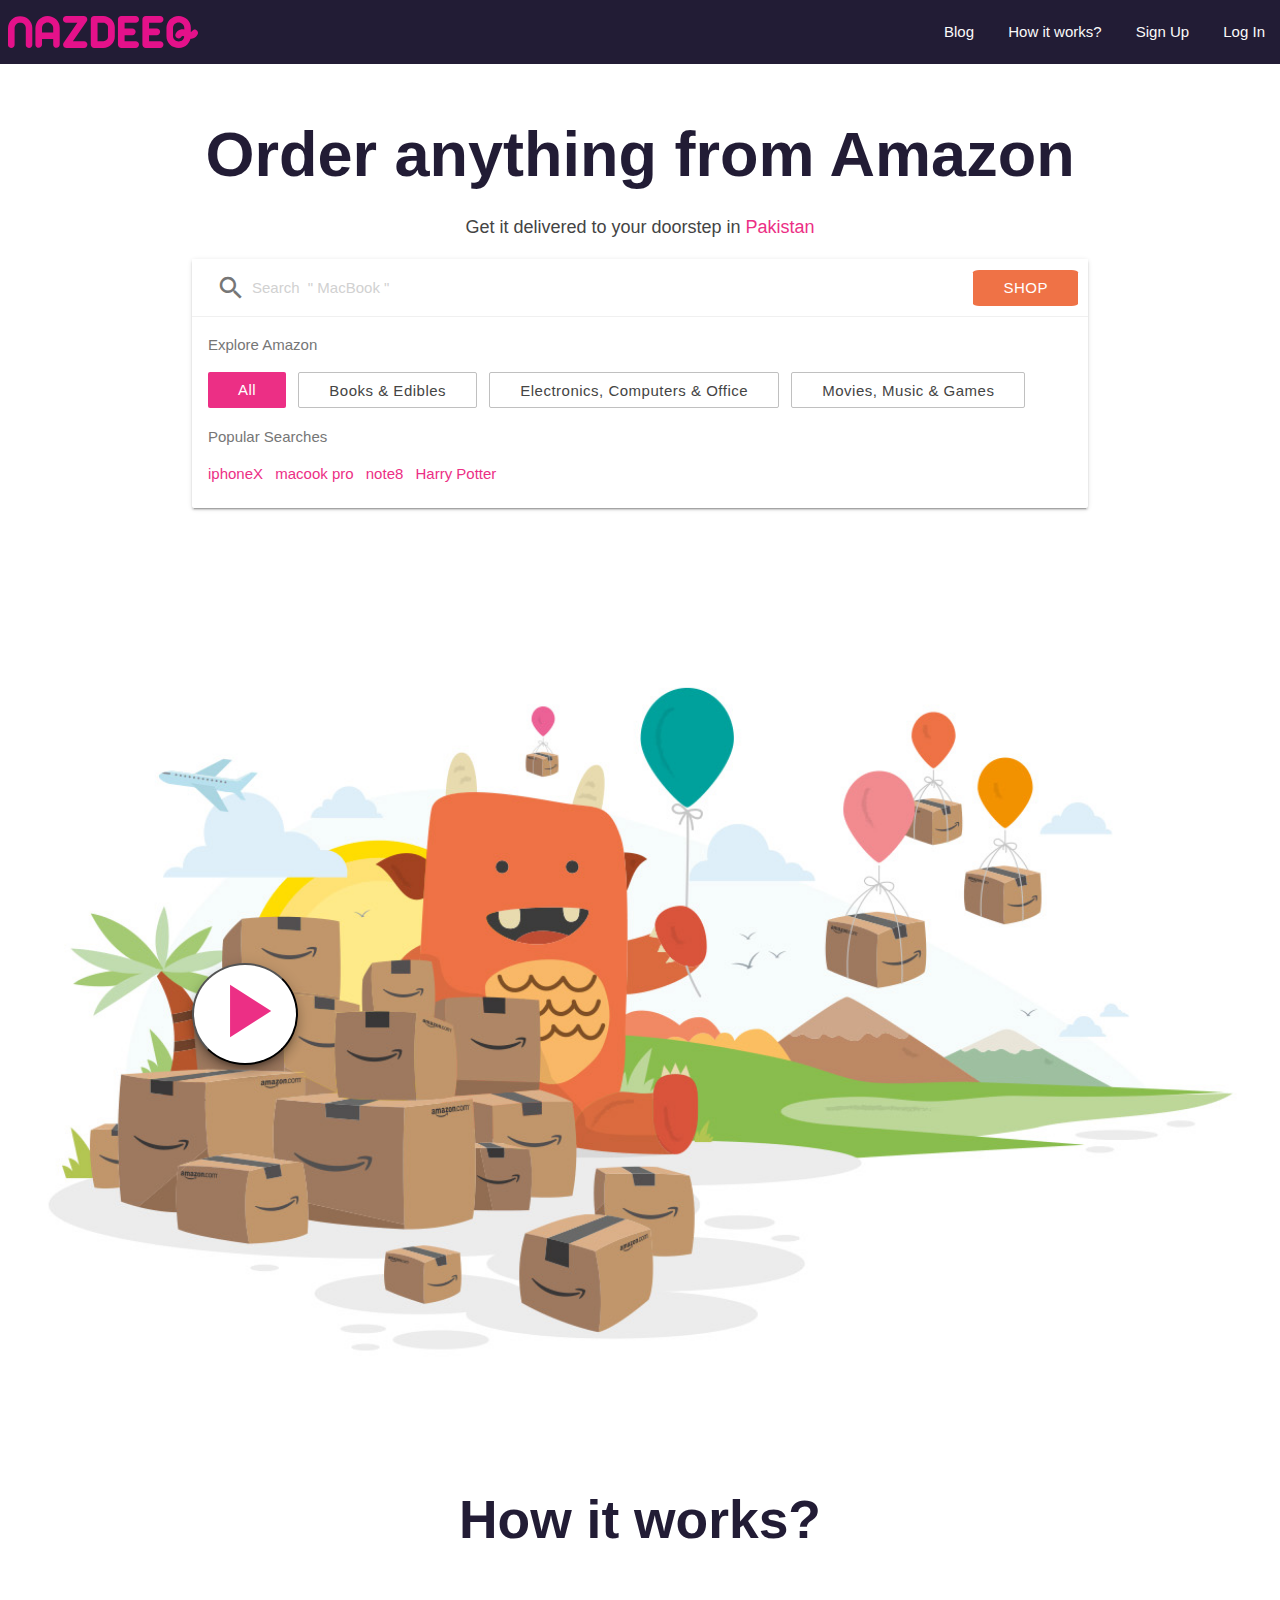
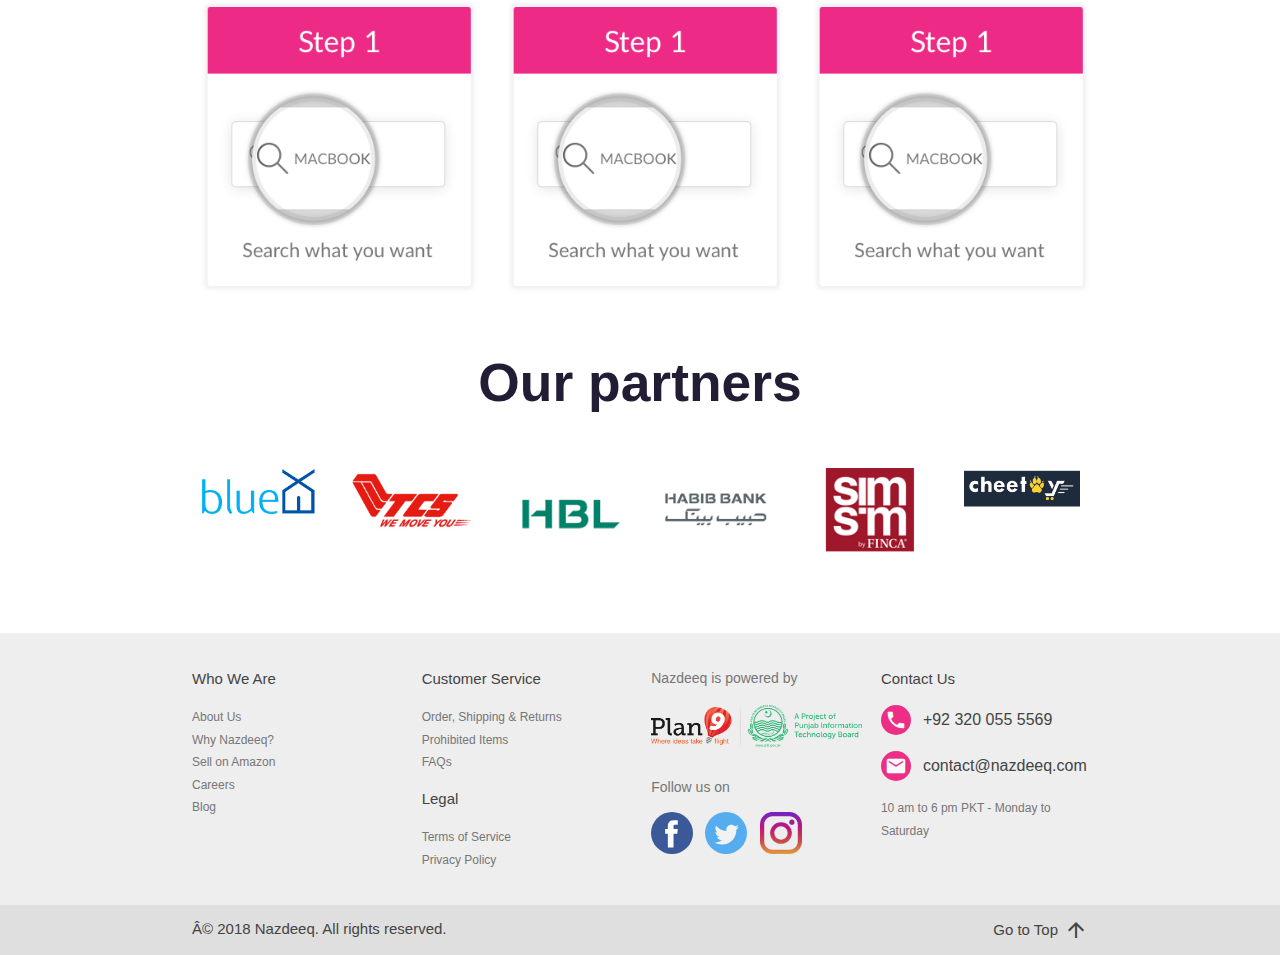
==== commit 619f0656: "made some changes in index.html" ====
--- a/index.html
+++ b/index.html
@@ -32,6 +32,7 @@
     <link rel="stylesheet" href="theWebAPI/materialize/css/materialize.min.css">
     <link rel="stylesheet" href="theWebAPI/atlaskit-rui.css" />
     <link rel="stylesheet" href="theWebAPI/atlaskit-css-reset.css" />
+    <link rel="stylesheet" href="theWebAPI/modal-video.min.css">
     <link rel="stylesheet" href="css/index.css">
     <link rel="stylesheet" href="css/commonStyle.css">
 
@@ -156,52 +157,62 @@
 
                 <!-- search bar end -->
 
-            </div>
-        </div>
-    </div>
-
-    <div class="sp-wrapper valign-wrapper" style="background-image:url('assets/img/bg.jpg')"></div>
-
-    <div class="container">
-        <div class="center">
-            <h2 class="hide-on-small-only site-theme-blue-text">How it works?</h2>
-            <h3 class="hide-on-med-and-up site-theme-blue-text">How it works?</h3>
-            <div class="row">
-                <div class="col l4 m6 s12">
-                    <img src="assets/img/b1.png" width="296">
-                </div>
-                <div class="col l4 m6 s12">
-                    <img src="assets/img/b1.png" width="296">
-                </div>
-                <div class="col l4 m6 s12">
-                    <img src="assets/img/b1.png" width="296">
-                </div>
-            </div>
-        </div>
-    </div>
-
-    <div class="container" style="margin-bottom:56px;">
-        <div class="center">
-            <h2 class="hide-on-small-only site-theme-blue-text">Our partners</h2>
-            <h3 class="hide-on-med-and-up site-theme-blue-text">Our partners</h3>
-            <div class="row center">
-                <div class="col l2 m3 s4">
-                    <img style="width:100%" src="assets/img/p1.png">
-                </div>
-                <div class="col l2 m3 s4">
-                    <img style="width:100%" src="assets/img/p2.png">
-                </div>
-                <div class="col l2 m3 s4">
-                    <img style="width:100%" src="assets/img/p3.png">
-                </div>
-                <div class="col l2 m3 s4">
-                    <img style="width:100%" src="assets/img/p4.png">
-                </div>
-                <div class="col l2 m3 s4">
-                    <img style="width:80%" src="assets/img/p5.png">
-                </div>
-                <div class="col l2 m3 s4">
-                    <img style="width:100%" src="assets/img/p6.png">
+
+
+            </div>
+        </div>
+    </div>
+
+    <div class="sp-wrapper valign-wrapper" style="background-image:url('assets/img/bg.jpg')">
+        <div class="container" style="display:flex">
+
+            <button class="white circle center z-depth-4 i-play-vid-btn js-modal-btn" data-video-id="BFhsW0LxkOQ">
+                <i class="material-icons large site-theme-pink-text">play_arrow</i>
+            </button>
+
+        </div>
+    </div>
+
+    <div class="container ">
+        <div class="center ">
+            <h2 class="hide-on-small-only site-theme-blue-text fw-600">How it works?</h2>
+            <h3 class="hide-on-med-and-up site-theme-blue-text fw-600">How it works?</h3>
+            <div class="row" style="margin-top:48px;margin-bottom:48px;">
+                <div class="col l4 m6 s12 ">
+                    <img src="assets/img/b1.png " width="296 ">
+                </div>
+                <div class="col l4 m6 s12 ">
+                    <img src="assets/img/b1.png " width="296 ">
+                </div>
+                <div class="col l4 m6 s12 ">
+                    <img src="assets/img/b1.png " width="296 ">
+                </div>
+            </div>
+        </div>
+    </div>
+
+    <div class="container " style="margin-bottom:56px; ">
+        <div class="center ">
+            <h2 class="hide-on-small-only site-theme-blue-text fw-600">Our partners</h2>
+            <h3 class="hide-on-med-and-up site-theme-blue-text fw-600">Our partners</h3>
+            <div class="row" style="margin-top:48px;margin-bottom:48px;">
+                <div class="col l2 m3 s4 ">
+                    <img style="width:100% " src="assets/img/p1.png ">
+                </div>
+                <div class="col l2 m3 s4 ">
+                    <img style="width:100% " src="assets/img/p2.png ">
+                </div>
+                <div class="col l2 m3 s4 ">
+                    <img style="width:100% " src="assets/img/p3.png ">
+                </div>
+                <div class="col l2 m3 s4 ">
+                    <img style="width:100% " src="assets/img/p4.png ">
+                </div>
+                <div class="col l2 m3 s4 ">
+                    <img style="width:80% " src="assets/img/p5.png ">
+                </div>
+                <div class="col l2 m3 s4 ">
+                    <img style="width:100% " src="assets/img/p6.png ">
                 </div>
 
             </div>
@@ -215,99 +226,96 @@
 
     <!-- Footer Code START -->
 
-    <footer class="page-footer grey lighten-3">
-        <div class="container">
-            <div class="row">
-
-                <div class="col l3 m6 s12">
-                    <p class="site-footer-text site-theme-grey-text">Who We Are</p>
-                    <ul>
-                        <li><a class="site-footer-text site-theme-light-grey-text" href="#!">About Us</a></li>
-                        <li><a class="site-footer-text site-theme-light-grey-text" href="#!">Why Nazdeeq?</a></li>
-                        <li><a class="site-footer-text site-theme-light-grey-text" href="#!">Sell on Amazon</a></li>
-                        <li><a class="site-footer-text site-theme-light-grey-text" href="#!">Careers</a></li>
-                        <li><a class="site-footer-text site-theme-light-grey-text" href="#!">Blog</a></li>
-                    </ul>
-                </div>
-
-                <div class="col l3 m6 s12">
-                    <p class="site-footer-text site-theme-grey-text">Customer Service</p>
-                    <ul>
-                        <li><a class="site-footer-text site-theme-light-grey-text" href="#!">Order, Shipping &amp; Returns</a></li>
-                        <li><a class="site-footer-text site-theme-light-grey-text" href="#!">Prohibited Items</a></li>
-                        <li><a class="site-footer-text site-theme-light-grey-text" href="#!">FAQs</a></li>
-                    </ul>
-                    <p class="site-footer-text site-theme-grey-text">Legal</p>
-                    <ul>
-                        <li><a class="site-footer-text site-theme-light-grey-text" href="#!">Terms of Service</a></li>
-                        <li><a class="site-footer-text site-theme-light-grey-text" href="#!">Privacy Policy</a></li>
-                    </ul>
-                </div>
-
-                <div class="col l3 m6 s12">
+    <footer class="page-footer grey lighten-3 ">
+        <div class="container ">
+            <div class="row ">
+
+                <div class="col l3 m6 s12 ">
+                    <p class="site-footer-text site-theme-grey-text ">Who We Are</p>
+                    <ul>
+                        <li><a class="site-footer-text site-theme-light-grey-text " href="#! ">About Us</a></li>
+                        <li><a class="site-footer-text site-theme-light-grey-text " href="#! ">Why Nazdeeq?</a></li>
+                        <li><a class="site-footer-text site-theme-light-grey-text " href="#! ">Sell on Amazon</a></li>
+                        <li><a class="site-footer-text site-theme-light-grey-text " href="#! ">Careers</a></li>
+                        <li><a class="site-footer-text site-theme-light-grey-text " href="#! ">Blog</a></li>
+                    </ul>
+                </div>
+
+                <div class="col l3 m6 s12 ">
+                    <p class="site-footer-text site-theme-grey-text ">Customer Service</p>
+                    <ul>
+                        <li><a class="site-footer-text site-theme-light-grey-text " href="#! ">Order, Shipping &amp; Returns</a></li>
+                        <li><a class="site-footer-text site-theme-light-grey-text " href="#! ">Prohibited Items</a></li>
+                        <li><a class="site-footer-text site-theme-light-grey-text " href="#! ">FAQs</a></li>
+                    </ul>
+                    <p class="site-footer-text site-theme-grey-text ">Legal</p>
+                    <ul>
+                        <li><a class="site-footer-text site-theme-light-grey-text " href="#! ">Terms of Service</a></li>
+                        <li><a class="site-footer-text site-theme-light-grey-text " href="#! ">Privacy Policy</a></li>
+                    </ul>
+                </div>
+
+                <div class="col l3 m6 s12 ">
                     <ul>
 
                         <li>
-                            <p class="site-footer-text site-theme-light-grey-text" style="font-size:14px;">Nazdeeq is powered by</p>
-                            <img src="assets/p9l.png" height="46">
-                        </li>
-
-
-                        <li class="" style="padding-top:8px">
-                            <p class="site-footer-text site-theme-light-grey-text" style="font-size:14px;">Follow us on</p>
-                            <a href="#!" title="facebook">
-                                <img style="margin-right:8px;" src="assets/facebook.svg" height="42">
-                            </a>
-                            <a href="#!" title="twitter">
-                                <img style="margin-right:8px;" src="assets/twitter.svg" height="42">
-                            </a>
-                            <a href="#!" title="instagram">
-                                <img src="assets/instagram.svg" height="42">
-                            </a>
-                        </li>
-                    </ul>
-                </div>
-
-                <div class="col l3 m6 s12">
-                    <p class="site-footer-text site-theme-grey-text">Contact Us</p>
+                            <p class="site-footer-text site-theme-light-grey-text " style="font-size:14px; ">Nazdeeq is powered by</p>
+                            <img src="assets/p9l.png " height="46 ">
+                        </li>
+
+
+                        <li class=" " style="padding-top:8px ">
+                            <p class="site-footer-text site-theme-light-grey-text " style="font-size:14px; ">Follow us on</p>
+                            <a href="#! " title="facebook ">
+                                <img style="margin-right:8px; " src="assets/facebook.svg " height="42 ">
+                            </a>
+                            <a href="#! " title="twitter ">
+                                <img style="margin-right:8px; " src="assets/twitter.svg " height="42 ">
+                            </a>
+                            <a href="#! " title="instagram ">
+                                <img src="assets/instagram.svg " height="42 ">
+                            </a>
+                        </li>
+                    </ul>
+                </div>
+
+                <div class="col l3 m6 s12 ">
+                    <p class="site-footer-text site-theme-grey-text ">Contact Us</p>
                     <ul>
                         <li>
-                            <a class="site-footer-text site-theme-grey-text" href="#!" style="display:flex; align-items: center">
-                                <i class="material-icons site-theme-white-text site-theme-pink circle" style="padding:4px;font-size: 22px;">phone</i>
-                                <span style="font-size:16px; font-weight: 400; padding-left: 12px;">+92 320 055 5569</span>
+                            <a class="site-footer-text site-theme-grey-text " href="#! " style="display:flex; align-items: center ">
+                                <i class="material-icons site-theme-white-text site-theme-pink circle " style="padding:4px;font-size: 22px; ">phone</i>
+                                <span style="font-size:16px; font-weight: 400; padding-left: 12px; ">+92 320 055 5569</span>
                             </a>
                         </li>
                         <li>
-                            <a class="site-footer-text site-theme-grey-text" href="#!" style="display:flex; align-items: center; margin-top:16px;">
-                                <i class="material-icons site-theme-white-text site-theme-pink circle" style="padding:4px;font-size: 22px;">mail</i>
-                                <span style="font-size:16px; font-weight: 400; padding-left: 12px;">contact@nazdeeq.com</span>
+                            <a class="site-footer-text site-theme-grey-text " href="#! " style="display:flex; align-items: center; margin-top:16px; ">
+                                <i class="material-icons site-theme-white-text site-theme-pink circle " style="padding:4px;font-size: 22px; ">mail</i>
+                                <span style="font-size:16px; font-weight: 400; padding-left: 12px; ">contact@nazdeeq.com</span>
                             </a>
                         </li>
                         <li>
                             <p>
-                                <span class="site-theme-light-grey-text" style="font-size:12px;">10 am to 6 pm PKT - Monday to Saturday</span>
+                                <span class="site-theme-light-grey-text " style="font-size:12px; ">10 am to 6 pm PKT - Monday to Saturday</span>
                             </p>
                         </li>
-
-
-
-                    </ul>
-                </div>
-
-
-            </div>
-
-
-
-
-
-        </div>
-        <div class="footer-copyright">
-            <div class="container site-theme-grey-text">
-                <span class="hide-on-small-only">© 2018 Nazdeeq. All rights reserved.</span>
-                <span class="hide-on-med-and-up">© 2018 Copyrights | Nazdeeq</span>
-                <a class="site-theme-grey-text  right" style="display:inline-flex;align-items:center" href="#top-ref-div-id">
-                    <span style="margin-right:6px;font-weight:300">Go to Top</span><i class="material-icons"> arrow_upward </i>
+                    </ul>
+                </div>
+
+
+            </div>
+
+
+
+
+
+        </div>
+        <div class="footer-copyright ">
+            <div class="container site-theme-grey-text ">
+                <span class="hide-on-small-only ">© 2018 Nazdeeq. All rights reserved.</span>
+                <span class="hide-on-med-and-up ">© 2018 Copyrights | Nazdeeq</span>
+                <a class="site-theme-grey-text right " style="display:inline-flex;align-items:center " href="#top-ref-div-id ">
+                    <span style="margin-right:6px;font-weight:300 ">Go to Top</span><i class="material-icons "> arrow_upward </i>
                 </a>
             </div>
         </div>
@@ -318,44 +326,46 @@
 
 
 
-    <script type="text/javascript" src="theWebAPI/jQuery.min.js"></script>
-    <script type="text/javascript" src="theWebAPI/materialize/js/materialize.min.js"></script>
-    <script type="text/javascript" src="js/commonScript.js"></script>
-    <script type="text/javascript" src="js/index.js"></script>
+    <script type="text/javascript " src="theWebAPI/jQuery.min.js "></script>
+    <script type="text/javascript " src="theWebAPI/modal-video.js "></script>
+    <script type="text/javascript " src="theWebAPI/materialize/js/materialize.min.js "></script>
+    <script type="text/javascript " src="js/commonScript.js "></script>
+    <script type="text/javascript " src="js/index.js "></script>
     <script>
         window.onload = windowOnLoad;
         window.onresize = windowOnResize;
         window.onscroll = windowOnScroll;
+        new ModalVideo(".js-modal-btn");
     </script>
     <script>
         $(document).ready(function() {
-            $(".myhideclass").hide();
+
+            $(".myhideclass ").hide();
             var explore = [{
-                name: "Books &amp; Edibles",
-                link: "#"
+                name: "Books &amp; Edibles ",
+                link: "# "
             }, {
-                name: "Electronics, Computers &amp; Office",
-                link: "#"
+                name: "Electronics, Computers &amp; Office ",
+                link: "# "
             }, {
-                name: "Movies, Music &amp; Games",
-                link: "#"
+                name: "Movies, Music &amp; Games ",
+                link: "# "
             }];
             var popular = [{
-                name: "iphoneX",
-                link: "#"
+                name: "iphoneX ",
+                link: "# "
             }, {
-                name: "iphone6S+",
-                link: "#"
+                name: "iphone6S+ ",
+                link: "# "
             }, {
-                name: "macbook Pro",
-                link: "#"
+                name: "macbook Pro ",
+                link: "# "
             }];
-            console.log(getSearchLinksString(explore, popular));
-            $(".myhideclass").html(getSearchLinksString(explore, popular));
-            $(".search-in").keyup(function() {
-                if ($(".search-in").val() == "") {
-                    $(".myhideclass").hide(500);
-                } else $(".myhideclass").show(500);
+            $(".myhideclass ").html(getSearchLinksString(explore, popular));
+            $(".search-in ").keyup(function() {
+                if ($(".search-in ").val().trim() == "") {
+                    $(".myhideclass ").hide(500);
+                } else $(".myhideclass ").show(500);
             })
         })
     </script>
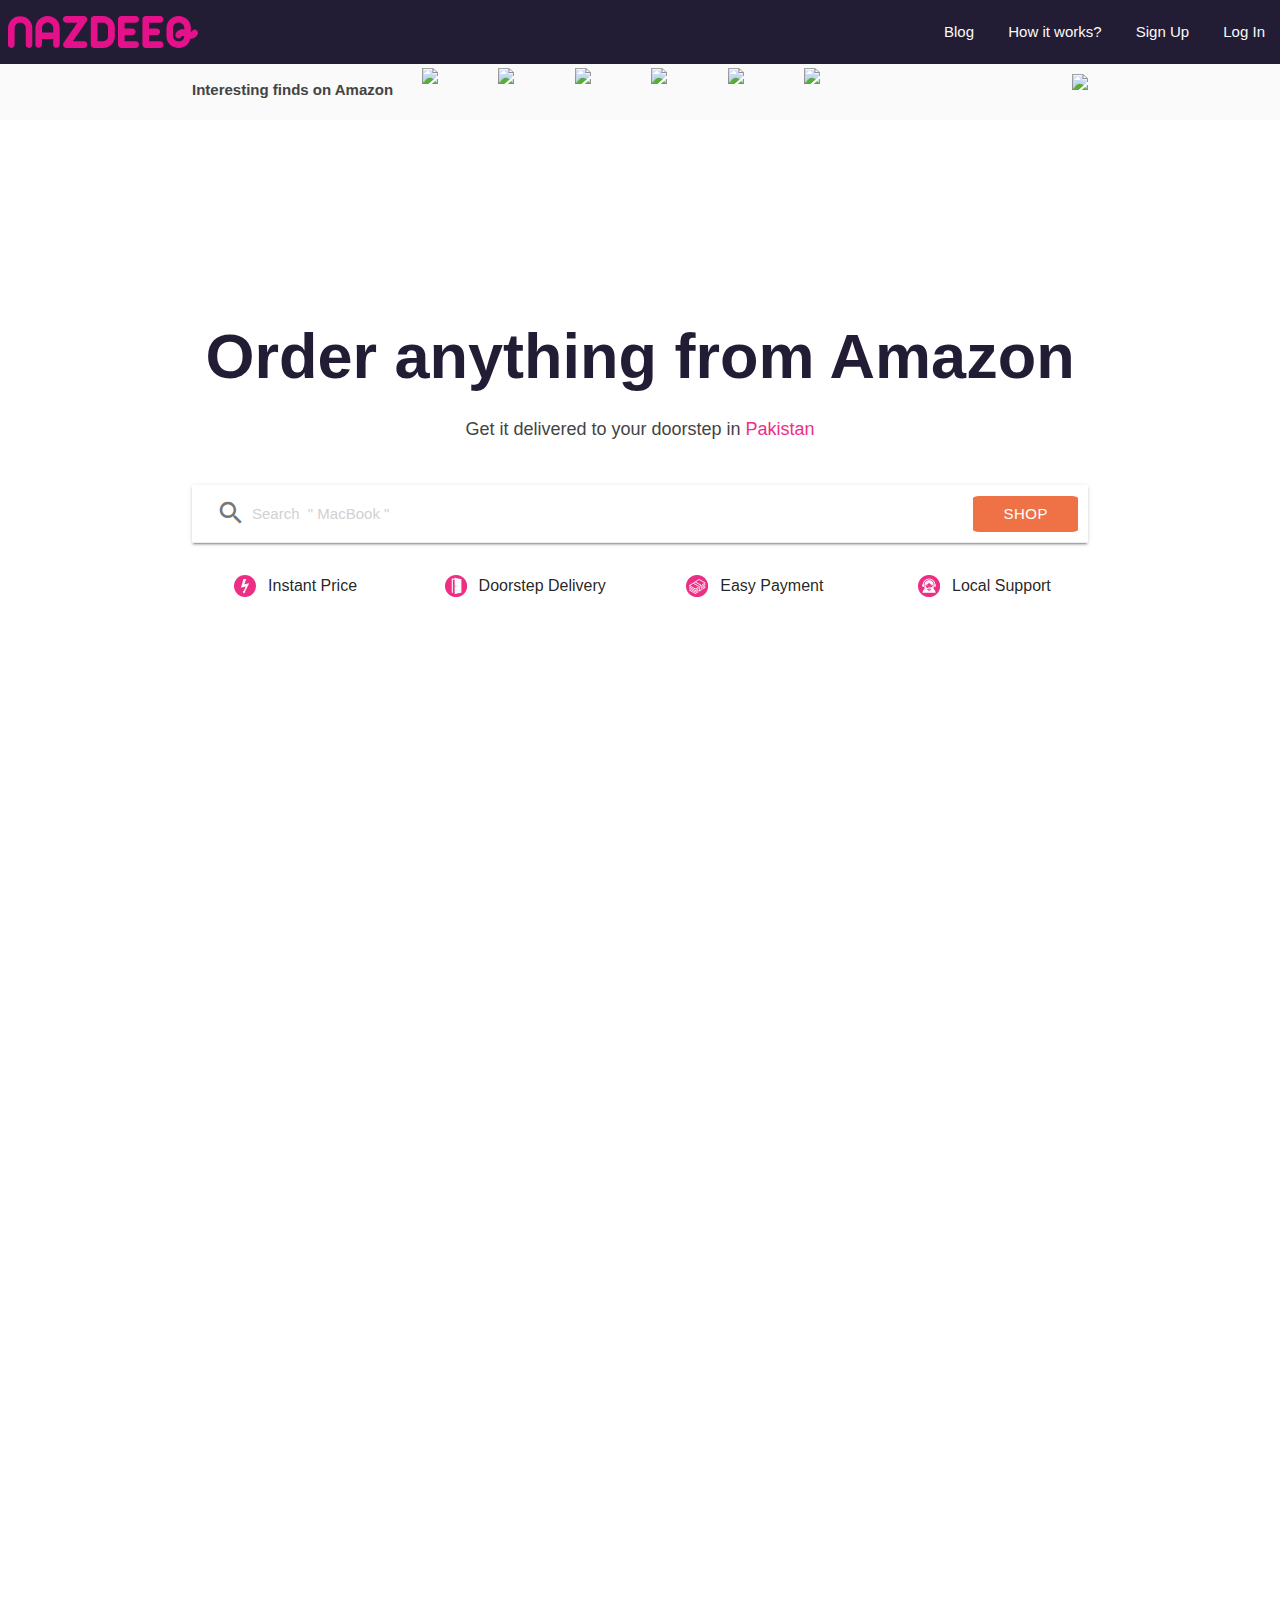
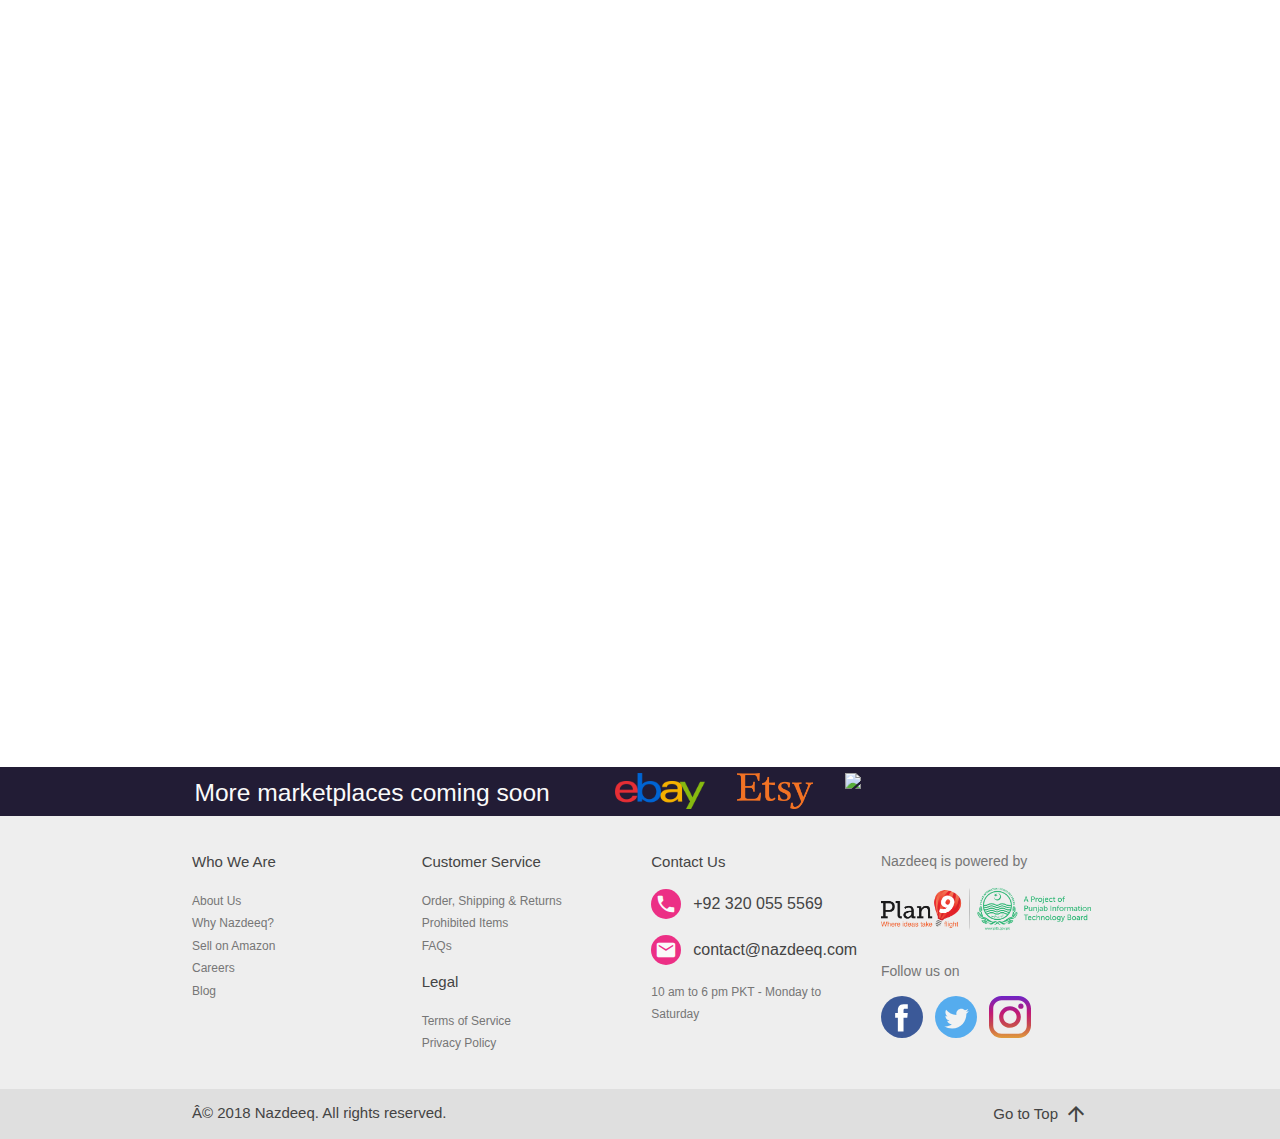
==== commit 5d308d05: "mobile index support" ====
--- a/index.html
+++ b/index.html
@@ -103,9 +103,44 @@
 
     <!-- Navbar Code END -->
 
-
-    <div class="container center">
-        <div class="i-search-container">
+    <div class="i-amazon-banner hide-on-small-only site-theme-white">
+        <div class="container">
+            <div class="row">
+                <div class="col l3 m4" style="display:flex;align-items:center">
+                    <p class="site-theme-grey-text fw-600">Interesting finds on Amazon</p>
+                </div>
+                <div class="col l1 m1">
+                    <img style="height:42px;margin-top:4px; margin-bottom:4px" src="assets/img/abi1.png">
+                </div>
+
+                <div class="col l1 m1">
+                    <img style="height:42px;margin-top:4px; margin-bottom:4px" src="assets/img/abi2.png">
+                </div>
+                <div class="col l1 m1">
+                    <img style="height:42px;margin-top:4px; margin-bottom:4px" src="assets/img/abi3.png">
+                </div>
+                <div class="col l1 m1">
+                    <img style="height:42px;margin-top:4px; margin-bottom:4px" src="assets/img/abi4.png">
+                </div>
+                <div class="col l1 m1">
+                    <img style="height:42px;margin-top:4px; margin-bottom:4px" src="assets/img/abi5.png">
+                </div>
+                <div class="col l1 m1 hide-on-med-and-down">
+                    <img style="height:42px;margin-top:4px; margin-bottom:4px" src="assets/img/abi6.png">
+                </div>
+                <div class="col l3 m3 right-align">
+                    <img style="height:36px;margin-top:10px; margin-bottom:10px" src="assets/img/alogo.png">
+                </div>
+            </div>
+        </div>
+    </div>
+    <br>
+
+
+    <!-- Search bar div for tabs and desktops - START -->
+
+    <div class="i-search-div valign-wrapper hide-on-small-only">
+        <div class="i-search-container container">
             <div class="center">
                 <h1 class="hide-on-small-only site-theme-blue-text" style="font-weight:600">Order anything from Amazon</h1>
                 <h3 class="hide-on-med-and-up site-theme-blue-text" style="font-weight:600">Order anything from Amazon</h3>
@@ -121,14 +156,14 @@
                     <form>
                         <div style="align-items: center;margin-bottom : 2px;border-bottom : 1px solid #f0f0f0; border-radius : 0px;" class="card horizontal search-card z-depth-0">
                             <i class="small material-icons site-theme-light-grey-text">search</i>
-                            <input class="search-in" placeholder='Search  " MacBook "'>
+                            <input class="search-in search-in-large" placeholder='Search  " MacBook "'>
                             <button class="hide-on-small-only btn shop-btn site-theme-orange z-depth-0">
                                 Shop
                             </button>
                             <div class="search-results"></div>
                         </div>
                     </form>
-                    <div class="in-suggestions myhideclass">
+                    <div class="in-suggestions myhideclass hide search-sugg-large">
                         <div class="row" style="margin-bottom : 0px;">
                             <div class="col l2 left-align">
                                 <p class="site-theme-light-grey-text fw-400">Explore Amazon</p>
@@ -158,60 +193,188 @@
                 <!-- search bar end -->
 
 
-
-            </div>
-        </div>
-    </div>
-
-    <div class="sp-wrapper valign-wrapper" style="background-image:url('assets/img/bg.jpg')">
+                <div class="row">
+                    <div class="col s12 m4 l3" style="display:flex; align-items:center">
+                        <img src="assets/bolt.svg" style="width: 22px; height: 22px;margin-left:auto">
+                        <p style="font-size:16px; font-weight: 400; padding-left: 12px;margin-right:auto">Instant Price</p>
+                    </div>
+
+                    <div class="col s12 m4 l3" style="display:flex; align-items:center">
+                        <img src="assets/door.png" style="width: 22px; height: 22px;margin-left:auto">
+                        <p style="font-size:16px; font-weight: 400; padding-left: 12px;margin-right:auto">Doorstep Delivery</p>
+                    </div>
+
+                    <div class="col s12 m4 l3" style="display:flex; align-items:center">
+                        <img src="assets/cash.png" style="width: 22px; height: 22px; margin-left : auto">
+                        <p style="font-size:16px; font-weight: 400; padding-left: 12px; margin-right: auto">Easy Payment</p>
+                    </div>
+                    <div class="col s12 m4 l3" style="display:flex; align-items:center">
+                        <img src="assets/girl.png" style="width: 22px; height: 22px; margin-left : auto">
+                        <p style="font-size:16px; font-weight: 400; padding-left: 12px; margin-right: auto">Local Support</p>
+                    </div>
+                </div>
+
+
+
+
+            </div>
+        </div>
+    </div>
+
+    <!-- Search bar div for tabs and desktops - END -->
+
+    <!-- Search bar div for mobile - START -->
+
+    <div class="hide-on-med-and-up">
+        <div class="i-search-container container">
+            <div class="center">
+                <h1 class="hide-on-small-only site-theme-blue-text" style="font-weight:600">Order anything from Amazon</h1>
+                <h3 class="hide-on-med-and-up site-theme-blue-text" style="font-weight:600">Order anything from Amazon</h3>
+                <p class="hide-on-small-only site-theme-grey-text" style="font-size:18px;">Get it delivered to your doorstep in
+                    <span class="site-theme-pink-text">Pakistan</span>
+                </p>
+                <p class="hide-on-med-and-up site-theme-grey-text">Get it delivered to your doorstep in
+                    <span class="site-theme-pink-text">Pakistan</span>
+                </p>
+
+                <!-- search bar start -->
+                <div class="card">
+                    <form>
+                        <div style="align-items: center;margin-bottom : 2px;border-bottom : 1px solid #f0f0f0; border-radius : 0px;" class="card horizontal search-card z-depth-0">
+                            <i class="small material-icons site-theme-light-grey-text">search</i>
+                            <input class="search-in search-in-small" placeholder='Search  " MacBook "'>
+                            <button class="hide-on-small-only btn shop-btn site-theme-orange z-depth-0">
+                                Shop
+                            </button>
+                            <div class="search-results"></div>
+                        </div>
+                    </form>
+                    <div class="in-suggestions myhideclass hide search-sugg-small">
+                        <div class="row" style="margin-bottom : 0px;">
+                            <div class="col l2 left-align">
+                                <p class="site-theme-light-grey-text fw-400">Explore Amazon</p>
+                            </div>
+                        </div>
+                        <div style="margin-left: auto;margin-bottom: 12px;" class="row left-align sugg-links">
+                            <a class="btn btn-options default-sugg-btn z-depth-0">All</a>
+                            <a class="btn btn-options white site-theme-grey-text z-depth-0 sugg-btn">Books &amp; Edibles</a>
+                            <a class="btn btn-options white site-theme-grey-text z-depth-0 sugg-btn">Electronics, Computers &amp; Office</a>
+                            <a class="btn btn-options white site-theme-grey-text z-depth-0 sugg-btn">Movies, Music &amp; Games</a>
+                        </div>
+                        <div class="row" style="margin-bottom:0px">
+                            <div class="col l2 left-align">
+                                <p class="site-theme-light-grey-text fw-400" style="margin-top: 0px;">Popular Searches</p>
+                            </div>
+                        </div>
+                        <div class="row left-align sugg-div">
+                            <a class="btn-options site-theme-pink-text">iphoneX</a>
+                            <a class="btn-options site-theme-pink-text">macook pro</a>
+                            <a class="btn-options site-theme-pink-text">note8</a>
+                            <a class="btn-options site-theme-pink-text">Harry Potter</a>
+
+                        </div>
+                    </div>
+                </div>
+
+                <!-- search bar end -->
+
+
+                <div class="row hide">
+
+                    <div class="col s12 m4 l3" style="display:flex; align-items:center">
+                        <img src="assets/door.png" style="width: 22px; height: 22px;margin-left:auto">
+                        <p style="font-size:16px; font-weight: 400; padding-left: 12px;margin-right:auto">Doorstep Delivery</p>
+                    </div>
+                    <div class="col s12 m4 l3" style="display:flex; align-items:center">
+                        <img src="assets/bolt.svg" style="width: 22px; height: 22px;margin-left:auto">
+                        <p style="font-size:16px; font-weight: 400; padding-left: 12px;margin-right:auto">Instant Price</p>
+                    </div>
+
+
+
+                    <div class="col s12 m4 l3" style="display:flex; align-items:center">
+                        <img src="assets/cash.png" style="width: 22px; height: 22px; margin-left : auto">
+                        <p style="font-size:16px; font-weight: 400; padding-left: 12px; margin-right: auto">Easy Payment</p>
+                    </div>
+                    <div class="col s12 m4 l3" style="display:flex; align-items:center">
+                        <img src="assets/girl.png" style="width: 22px; height: 22px; margin-left : auto">
+                        <p style="font-size:16px; font-weight: 400; padding-left: 12px; margin-right: auto">Local Support</p>
+                    </div>
+                </div>
+
+            </div>
+        </div>
+    </div>
+
+    <!-- Search bar div for mobile - END -->
+
+    <div class="sp-wrapper valign-wrapper vid-div" style="background-image:url('assets/img/bg.jpg')">
         <div class="container" style="display:flex">
 
-            <button class="white circle center z-depth-4 i-play-vid-btn js-modal-btn" data-video-id="BFhsW0LxkOQ">
+            <button class="vid-div-btn white circle center z-depth-4 i-play-vid-btn js-modal-btn" data-video-id="BFhsW0LxkOQ">
                 <i class="material-icons large site-theme-pink-text">play_arrow</i>
             </button>
 
         </div>
     </div>
 
+
     <div class="container ">
         <div class="center ">
-            <h2 class="hide-on-small-only site-theme-blue-text fw-600">How it works?</h2>
-            <h3 class="hide-on-med-and-up site-theme-blue-text fw-600">How it works?</h3>
-            <div class="row" style="margin-top:48px;margin-bottom:48px;">
-                <div class="col l4 m6 s12 ">
-                    <img src="assets/img/b1.png " width="296 ">
-                </div>
-                <div class="col l4 m6 s12 ">
-                    <img src="assets/img/b1.png " width="296 ">
-                </div>
-                <div class="col l4 m6 s12 ">
-                    <img src="assets/img/b1.png " width="296 ">
-                </div>
-            </div>
-        </div>
-    </div>
+            <h2 class="hide-on-small-only site-theme-blue-text fw-600 hw-heading">How it works?</h2>
+            <h3 class="hide-on-med-and-up site-theme-blue-text fw-600 hw-heading">How it works?</h3>
+            <div class="row hw-content-row" style="margin-top:48px;margin-bottom:48px;">
+                <div class="col l4 m6 s12 hw-col">
+                    <div class="card">
+                        <div class="center site-theme-pink site-theme-white-text">
+                            <p style="padding:8px;">Search & Place an Order</p>
+                        </div>
+                        <img src="assets/img/ihw_1.svg " width="296 ">
+                    </div>
+                </div>
+                <div class="col l4 m6 s12 hw-col">
+                    <div class="card">
+                        <div class="center site-theme-pink site-theme-white-text">
+                            <p style="padding:8px;">Confirm & Pay for your Order</p>
+                        </div>
+                        <img src="assets/img/ihw_2.svg " width="296 ">
+                    </div>
+                </div>
+                <div class="col l4 m6 s12 hw-col">
+                    <div class="card">
+                        <div class="center site-theme-pink site-theme-white-text">
+                            <p style="padding:8px;">Receive your packages</p>
+                        </div>
+                        <img src="assets/img/ihw_3.svg " width="296 ">
+                    </div>
+                </div>
+            </div>
+        </div>
+    </div>
+
+
 
     <div class="container " style="margin-bottom:56px; ">
         <div class="center ">
-            <h2 class="hide-on-small-only site-theme-blue-text fw-600">Our partners</h2>
-            <h3 class="hide-on-med-and-up site-theme-blue-text fw-600">Our partners</h3>
-            <div class="row" style="margin-top:48px;margin-bottom:48px;">
-                <div class="col l2 m3 s4 ">
+            <h2 class="hide-on-small-only site-theme-blue-text fw-600 op-heading">Our partners</h2>
+            <h3 class="hide-on-med-and-up site-theme-blue-text fw-600 op-heading">Our partners</h3>
+            <div class="row op-content-row" style="margin-top:48px;margin-bottom:48px;">
+                <div class="col l2 m3 s4 op-col">
                     <img style="width:100% " src="assets/img/p1.png ">
                 </div>
-                <div class="col l2 m3 s4 ">
+                <div class="col l2 m3 s4 op-col">
                     <img style="width:100% " src="assets/img/p2.png ">
                 </div>
-                <div class="col l2 m3 s4 ">
+                <div class="col l2 m3 s4 op-col">
                     <img style="width:100% " src="assets/img/p3.png ">
                 </div>
-                <div class="col l2 m3 s4 ">
+                <div class="col l2 m3 s4 op-col">
                     <img style="width:100% " src="assets/img/p4.png ">
                 </div>
-                <div class="col l2 m3 s4 ">
+                <div class="col l2 m3 s4 op-col">
                     <img style="width:80% " src="assets/img/p5.png ">
                 </div>
-                <div class="col l2 m3 s4 ">
+                <div class="col l2 m3 s4 op-col">
                     <img style="width:100% " src="assets/img/p6.png ">
                 </div>
 
@@ -222,6 +385,22 @@
 
 
 
+    <div class="site-theme-blue hide-on-med-and-down" style="min-height:48px;">
+        <div class="container">
+            <div class="row" style="margin-bottom:0px;min-height:48px;">
+                <div class="col s12 m5 l5" style="min-height:48px;">
+                    <h5 style="text-align: center; color:#fafafa">More marketplaces coming soon </h5>
+                </div>
+                <div class="s12 m7 l7">
+                    <div class="valign-wrapper coming-soon-div" style="height:48px;">
+                        <img src="assets/img/ebay.png" height="36">
+                        <img src="assets/img/etsy.png" height="36">
+                        <img src="assets/img/sephora.jpg" height="36">
+                    </div>
+                </div>
+            </div>
+        </div>
+    </div>
 
 
     <!-- Footer Code START -->
@@ -252,30 +431,6 @@
                     <ul>
                         <li><a class="site-footer-text site-theme-light-grey-text " href="#! ">Terms of Service</a></li>
                         <li><a class="site-footer-text site-theme-light-grey-text " href="#! ">Privacy Policy</a></li>
-                    </ul>
-                </div>
-
-                <div class="col l3 m6 s12 ">
-                    <ul>
-
-                        <li>
-                            <p class="site-footer-text site-theme-light-grey-text " style="font-size:14px; ">Nazdeeq is powered by</p>
-                            <img src="assets/p9l.png " height="46 ">
-                        </li>
-
-
-                        <li class=" " style="padding-top:8px ">
-                            <p class="site-footer-text site-theme-light-grey-text " style="font-size:14px; ">Follow us on</p>
-                            <a href="#! " title="facebook ">
-                                <img style="margin-right:8px; " src="assets/facebook.svg " height="42 ">
-                            </a>
-                            <a href="#! " title="twitter ">
-                                <img style="margin-right:8px; " src="assets/twitter.svg " height="42 ">
-                            </a>
-                            <a href="#! " title="instagram ">
-                                <img src="assets/instagram.svg " height="42 ">
-                            </a>
-                        </li>
                     </ul>
                 </div>
 
@@ -303,6 +458,32 @@
                 </div>
 
 
+                <div class="col l3 m6 s12 ">
+                    <ul>
+
+                        <li>
+                            <p class="site-footer-text site-theme-light-grey-text " style="font-size:14px; ">Nazdeeq is powered by</p>
+                            <img src="assets/p9l.png " height="46 ">
+                        </li>
+
+
+                        <li class=" " style="padding-top:8px ">
+                            <p class="site-footer-text site-theme-light-grey-text " style="font-size:14px; ">Follow us on</p>
+                            <a href="#! " title="facebook ">
+                                <img style="margin-right:8px; " src="assets/facebook.svg " height="42 ">
+                            </a>
+                            <a href="#! " title="twitter ">
+                                <img style="margin-right:8px; " src="assets/twitter.svg " height="42 ">
+                            </a>
+                            <a href="#! " title="instagram ">
+                                <img src="assets/instagram.svg " height="42 ">
+                            </a>
+                        </li>
+                    </ul>
+                </div>
+
+
+
             </div>
 
 
@@ -340,9 +521,8 @@
     <script>
         $(document).ready(function() {
 
-            $(".myhideclass ").hide();
             var explore = [{
-                name: "Books &amp; Edibles ",
+                name: "Books &amp; Edibles",
                 link: "# "
             }, {
                 name: "Electronics, Computers &amp; Office ",
@@ -361,12 +541,10 @@
                 name: "macbook Pro ",
                 link: "# "
             }];
-            $(".myhideclass ").html(getSearchLinksString(explore, popular));
-            $(".search-in ").keyup(function() {
-                if ($(".search-in ").val().trim() == "") {
-                    $(".myhideclass ").hide(500);
-                } else $(".myhideclass ").show(500);
-            })
+
+            search_bar_set_explore_popular_list(explore, popular);
+
+
         })
     </script>
 
--- a/css/index.css
+++ b/css/index.css
@@ -156,8 +156,13 @@
 }
 
 .i-search-container {
-    margin-top: 56px;
-    margin-bottom: 56px;
+    margin-bottom: 120px;
+}
+
+.i-search-div {
+    padding-top: 24px;
+    padding-bottom: 24px;
+    min-height: calc(100vh - 141px);
 }
 
 .in-s-button {
@@ -180,8 +185,8 @@
 .search-card {
     padding-left: 24px !important;
     padding-right: 4px !important;
+    margin-top: 42px;
     border-radius: 5px;
-    !important;
 }
 
 .shop-btn {
@@ -194,10 +199,20 @@
     margin-bottom: 6px !important;
 }
 
-@media screen and (max-width:992px) {
-    .sp-wrapper {
-        margin-top: 0px;
-    }
+.i-play-vid-btn {
+    height: 132px;
+    width: 132px;
+    margin-left: auto;
+    margin-right: auto;
+    display: flex;
+    align-items: center;
+    outline: none;
+    border: none;
+}
+
+.i-play-vid-btn i {
+    margin-left: auto;
+    margin-right: auto;
 }
 
 .search-in:focus {
@@ -245,8 +260,125 @@
     border-radius: 3px !important;
 }
 
+.i-amazon-banner {
+    height: 56px;
+}
+
+.vid-div {
+    opacity: 0;
+    transition-property: all;
+    transition-duration: 0.4s;
+    transition-timing-function: ease-out;
+}
+
+.show.vid-div {
+    opacity: 1;
+}
+
+.vid-div-btn {
+    transform: scale(2);
+    opacity: 0;
+    transition-property: all;
+    transition-duration: 0.4s;
+    transition-delay: 0.3s;
+    transition-timing-function: ease-out;
+}
+
+.show.vid-div-btn {
+    transform: scale(1);
+    opacity: 1;
+}
+
+.hw-heading {
+    transform: translateY(40px);
+    opacity: 0;
+    transition-property: all;
+    transition-duration: 0.4s;
+    transition-timing-function: ease-out;
+}
+
+.show.hw-heading {
+    transform: translateY(0px);
+    opacity: 1;
+}
+
+.hw-col .card {
+    transform: translateY(40px);
+    opacity: 0;
+    transition-property: all;
+    transition-duration: 0.4s;
+    transition-timing-function: ease-out;
+}
+
+.show.hw-col .card {
+    transform: translateY(0px);
+    opacity: 1;
+}
+
+.op-heading {
+    transform: translateY(40px);
+    opacity: 0;
+    transition-property: all;
+    transition-duration: 0.4s;
+    transition-timing-function: ease-out;
+}
+
+.show.op-heading {
+    transform: translateY(0px);
+    opacity: 1;
+}
+
+.op-col img {
+    transform: translateY(40px);
+    opacity: 0;
+    transition-property: all;
+    transition-duration: 0.4s;
+    transition-timing-function: ease-out;
+}
+
+.show.op-col img {
+    transform: translateY(0px);
+    opacity: 1;
+}
+
+.coming-soon-div img {
+    margin-left: 16px;
+    margin-right: 16px;
+}
+
+.coming-soon-div {
+    padding-left: 36px;
+}
+
+@media screen and (max-width:992px) {
+    .sp-wrapper {
+        margin-top: 0px;
+    }
+}
+
 @media screen and (max-width:600px) {
     .sp-password {
         margin-bottom: 20px !important;
     }
+    .i-search-div {
+        min-height: 40vh;
+    }
+    .i-search-container {
+        margin-bottom: 0px;
+    }
+    .i-play-vid-btn {
+        height: 108px;
+        width: 108px;
+        margin-left: auto;
+        margin-right: auto;
+        display: flex;
+        align-items: center;
+    }
+    .vid-div {
+        opacity: 1;
+    }
+    .vid-div-btn {
+        transform: scale(1);
+        opacity: 1;
+    }
 }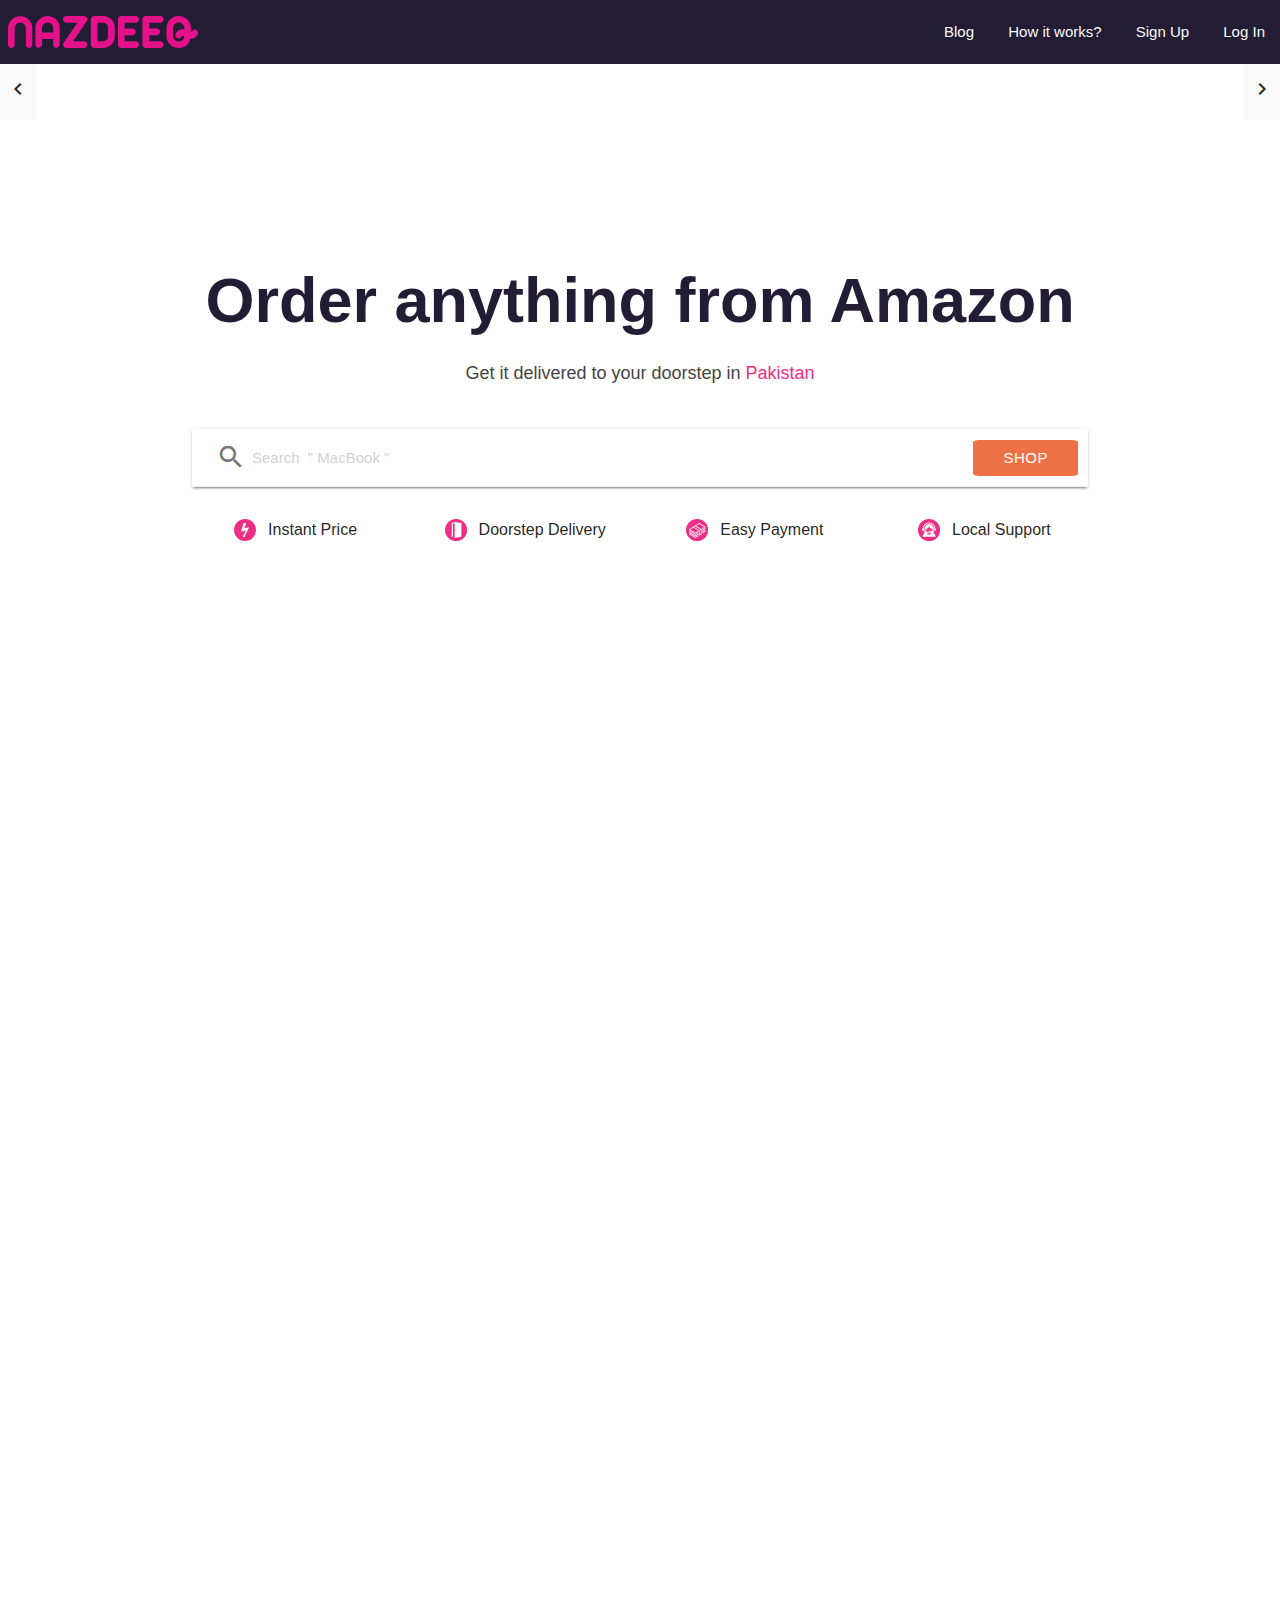
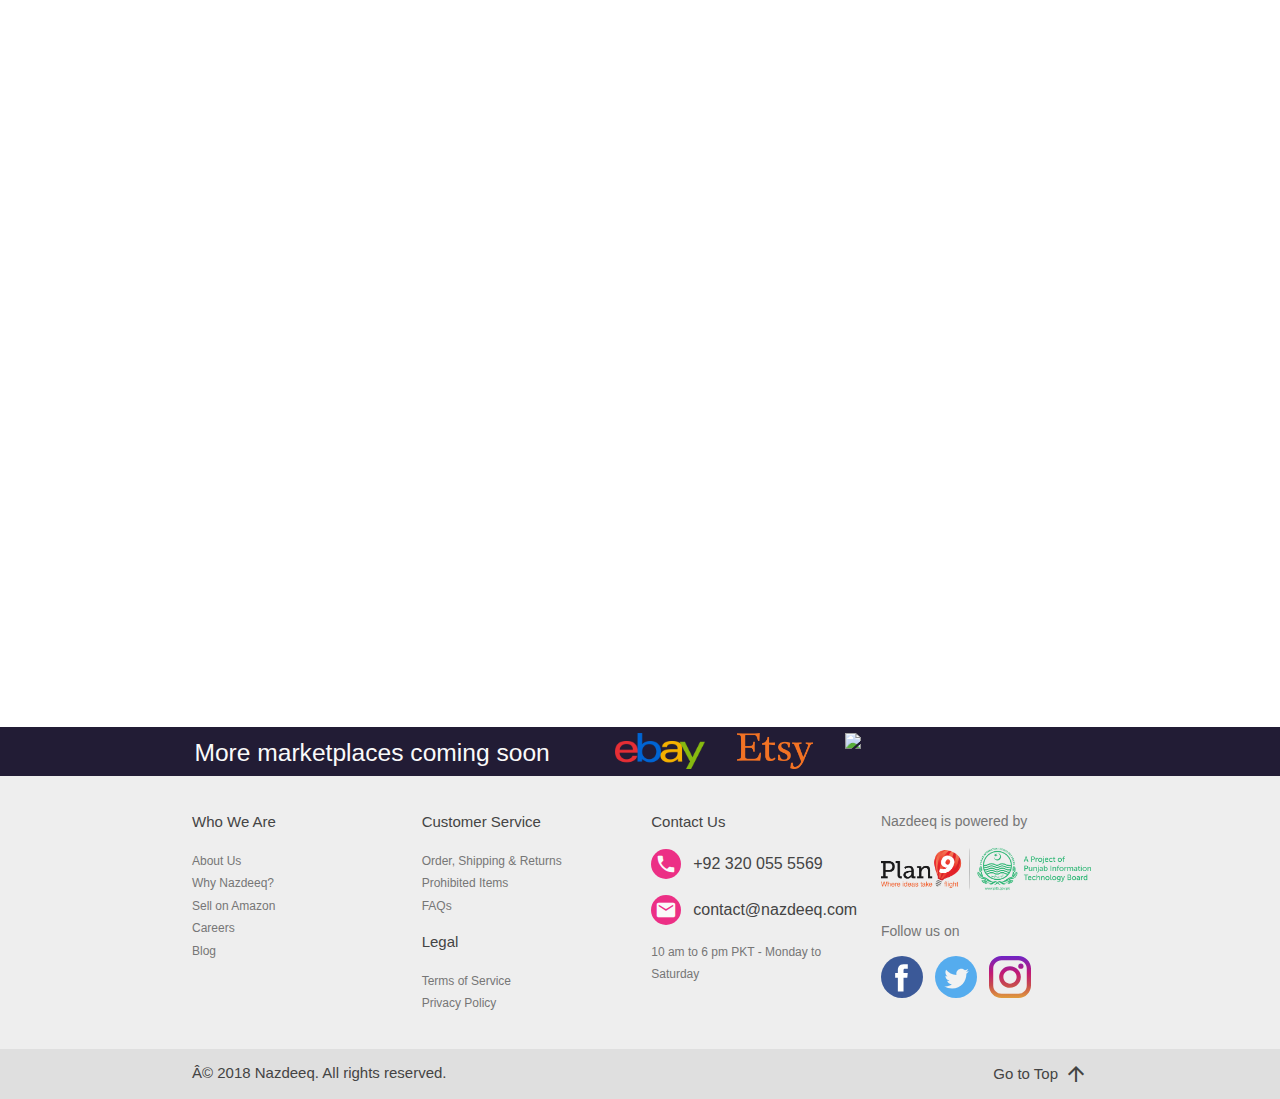
==== commit 9d903c14: "updated index pag" ====
--- a/index.html
+++ b/index.html
@@ -33,6 +33,7 @@
     <link rel="stylesheet" href="theWebAPI/atlaskit-rui.css" />
     <link rel="stylesheet" href="theWebAPI/atlaskit-css-reset.css" />
     <link rel="stylesheet" href="theWebAPI/modal-video.min.css">
+    <link rel="stylesheet" href="theWebAPI/slick.css">
     <link rel="stylesheet" href="css/index.css">
     <link rel="stylesheet" href="css/commonStyle.css">
 
@@ -41,7 +42,7 @@
 <body class="the-body body-no-scroll">
 
     <!-- Code index page -->
-
+    <div id="top-ref-div-id"></div>
     <!-- Navbar Code START -->
     <div class="navbar-fixed">
         <nav class="site-theme-blue nf-div n-hide z-depth-0">
@@ -102,36 +103,20 @@
     </ul>
 
     <!-- Navbar Code END -->
-
-    <div class="i-amazon-banner hide-on-small-only site-theme-white">
-        <div class="container">
-            <div class="row">
-                <div class="col l3 m4" style="display:flex;align-items:center">
-                    <p class="site-theme-grey-text fw-600">Interesting finds on Amazon</p>
-                </div>
-                <div class="col l1 m1">
-                    <img style="height:42px;margin-top:4px; margin-bottom:4px" src="assets/img/abi1.png">
-                </div>
-
-                <div class="col l1 m1">
-                    <img style="height:42px;margin-top:4px; margin-bottom:4px" src="assets/img/abi2.png">
-                </div>
-                <div class="col l1 m1">
-                    <img style="height:42px;margin-top:4px; margin-bottom:4px" src="assets/img/abi3.png">
-                </div>
-                <div class="col l1 m1">
-                    <img style="height:42px;margin-top:4px; margin-bottom:4px" src="assets/img/abi4.png">
-                </div>
-                <div class="col l1 m1">
-                    <img style="height:42px;margin-top:4px; margin-bottom:4px" src="assets/img/abi5.png">
-                </div>
-                <div class="col l1 m1 hide-on-med-and-down">
-                    <img style="height:42px;margin-top:4px; margin-bottom:4px" src="assets/img/abi6.png">
-                </div>
-                <div class="col l3 m3 right-align">
-                    <img style="height:36px;margin-top:10px; margin-bottom:10px" src="assets/img/alogo.png">
-                </div>
-            </div>
+    <div style="position:relative" class="hide-on-med-and-down">
+
+        <div class="slick-slider-handle i-amazon-banner-div">
+
+        </div>
+        <div style="height:56px;position:absolute;top:0;left:0;display:flex;align-items:center" class="site-theme-white">
+            <button class="a-prev-btn" style="background:transparent;border:none;height:56px">
+                <i class="material-icons">chevron_left</i>
+            </button>
+        </div>
+        <div style="height:56px;position:absolute;top:0;right:0;display:flex;align-items:center" class="site-theme-white">
+            <button class="a-next-btn" style="background:transparent;border:none;height:56px">
+                <i class="material-icons">chevron_right</i>
+            </button>
         </div>
     </div>
     <br>
@@ -327,7 +312,7 @@
                 <div class="col l4 m6 s12 hw-col">
                     <div class="card">
                         <div class="center site-theme-pink site-theme-white-text">
-                            <p style="padding:8px;">Search & Place an Order</p>
+                            <p style="padding:16px;">Search & Place an Order</p>
                         </div>
                         <img src="assets/img/ihw_1.svg " width="296 ">
                     </div>
@@ -335,7 +320,7 @@
                 <div class="col l4 m6 s12 hw-col">
                     <div class="card">
                         <div class="center site-theme-pink site-theme-white-text">
-                            <p style="padding:8px;">Confirm & Pay for your Order</p>
+                            <p style="padding:16px;">Confirm & Pay for your Order</p>
                         </div>
                         <img src="assets/img/ihw_2.svg " width="296 ">
                     </div>
@@ -343,7 +328,7 @@
                 <div class="col l4 m6 s12 hw-col">
                     <div class="card">
                         <div class="center site-theme-pink site-theme-white-text">
-                            <p style="padding:8px;">Receive your packages</p>
+                            <p style="padding:16px;">Receive your packages</p>
                         </div>
                         <img src="assets/img/ihw_3.svg " width="296 ">
                     </div>
@@ -359,22 +344,22 @@
             <h2 class="hide-on-small-only site-theme-blue-text fw-600 op-heading">Our partners</h2>
             <h3 class="hide-on-med-and-up site-theme-blue-text fw-600 op-heading">Our partners</h3>
             <div class="row op-content-row" style="margin-top:48px;margin-bottom:48px;">
-                <div class="col l2 m3 s4 op-col">
+                <div class="col l2 m4 s4 op-col">
                     <img style="width:100% " src="assets/img/p1.png ">
                 </div>
-                <div class="col l2 m3 s4 op-col">
+                <div class="col l2 m4 s4 op-col">
                     <img style="width:100% " src="assets/img/p2.png ">
                 </div>
-                <div class="col l2 m3 s4 op-col">
+                <div class="col l2 m4 s4 op-col">
                     <img style="width:100% " src="assets/img/p3.png ">
                 </div>
-                <div class="col l2 m3 s4 op-col">
+                <div class="col l2 m4 s4 op-col">
                     <img style="width:100% " src="assets/img/p4.png ">
                 </div>
-                <div class="col l2 m3 s4 op-col">
+                <div class="col l2 m4 s4 op-col">
                     <img style="width:80% " src="assets/img/p5.png ">
                 </div>
-                <div class="col l2 m3 s4 op-col">
+                <div class="col l2 m4 s4 op-col">
                     <img style="width:100% " src="assets/img/p6.png ">
                 </div>
 
@@ -495,7 +480,7 @@
             <div class="container site-theme-grey-text ">
                 <span class="hide-on-small-only ">© 2018 Nazdeeq. All rights reserved.</span>
                 <span class="hide-on-med-and-up ">© 2018 Copyrights | Nazdeeq</span>
-                <a class="site-theme-grey-text right " style="display:inline-flex;align-items:center " href="#top-ref-div-id ">
+                <a class="site-theme-grey-text right " style="display:inline-flex;align-items:center " href="#top-ref-div-id">
                     <span style="margin-right:6px;font-weight:300 ">Go to Top</span><i class="material-icons "> arrow_upward </i>
                 </a>
             </div>
@@ -509,6 +494,7 @@
 
     <script type="text/javascript " src="theWebAPI/jQuery.min.js "></script>
     <script type="text/javascript " src="theWebAPI/modal-video.js "></script>
+    <script type="text/javascript " src="theWebAPI/slick.js "></script>
     <script type="text/javascript " src="theWebAPI/materialize/js/materialize.min.js "></script>
     <script type="text/javascript " src="js/commonScript.js "></script>
     <script type="text/javascript " src="js/index.js "></script>
@@ -542,9 +528,73 @@
                 link: "# "
             }];
 
+
+            var bl = [
+                [{
+                    "img": "/assets/img/abi1.png ",
+                    "href": "!#"
+                }, {
+                    "img": "/assets/img/abi2.png ",
+                    "href": "!#"
+                }, {
+                    "img": "/assets/img/abi3.png ",
+                    "href": "!#"
+                }, {
+                    "img": "/assets/img/abi4.png ",
+                    "href": "!#"
+                }, {
+                    "img": "/assets/img/abi5.png ",
+                    "href": "!#"
+                }, {
+                    "img": "/assets/img/abi6.png ",
+                    "href": "!#"
+                }],
+                [{
+                    "img": "/assets/img/abi1.png ",
+                    "href": "!#"
+                }, {
+                    "img": "/assets/img/abi2.png ",
+                    "href": "!#"
+                }, {
+                    "img": "/assets/img/abi3.png ",
+                    "href": "!#"
+                }, {
+                    "img": "/assets/img/abi4.png ",
+                    "href": "!#"
+                }, {
+                    "img": "/assets/img/abi5.png ",
+                    "href": "!#"
+                }, {
+                    "img": "/assets/img/abi6.png ",
+                    "href": "!#"
+                }],
+                [{
+                    "img": "/assets/img/abi1.png ",
+                    "href": "!#"
+                }, {
+                    "img": "/assets/img/abi2.png ",
+                    "href": "!#"
+                }, {
+                    "img": "/assets/img/abi3.png ",
+                    "href": "!#"
+                }, {
+                    "img": "/assets/img/abi4.png ",
+                    "href": "!#"
+                }, {
+                    "img": "/assets/img/abi5.png ",
+                    "href": "!#"
+                }, {
+                    "img": "/assets/img/abi6.png ",
+                    "href": "!#"
+                }]
+            ];
+
             search_bar_set_explore_popular_list(explore, popular);
-
-
+            $(".slick-slider-handle").append(iAmazonBanner(bl))
+            $('.slick-slider-handle').slick({
+                prevArrow: ".a-prev-btn",
+                nextArrow: ".a-next-btn"
+            });
         })
     </script>
 
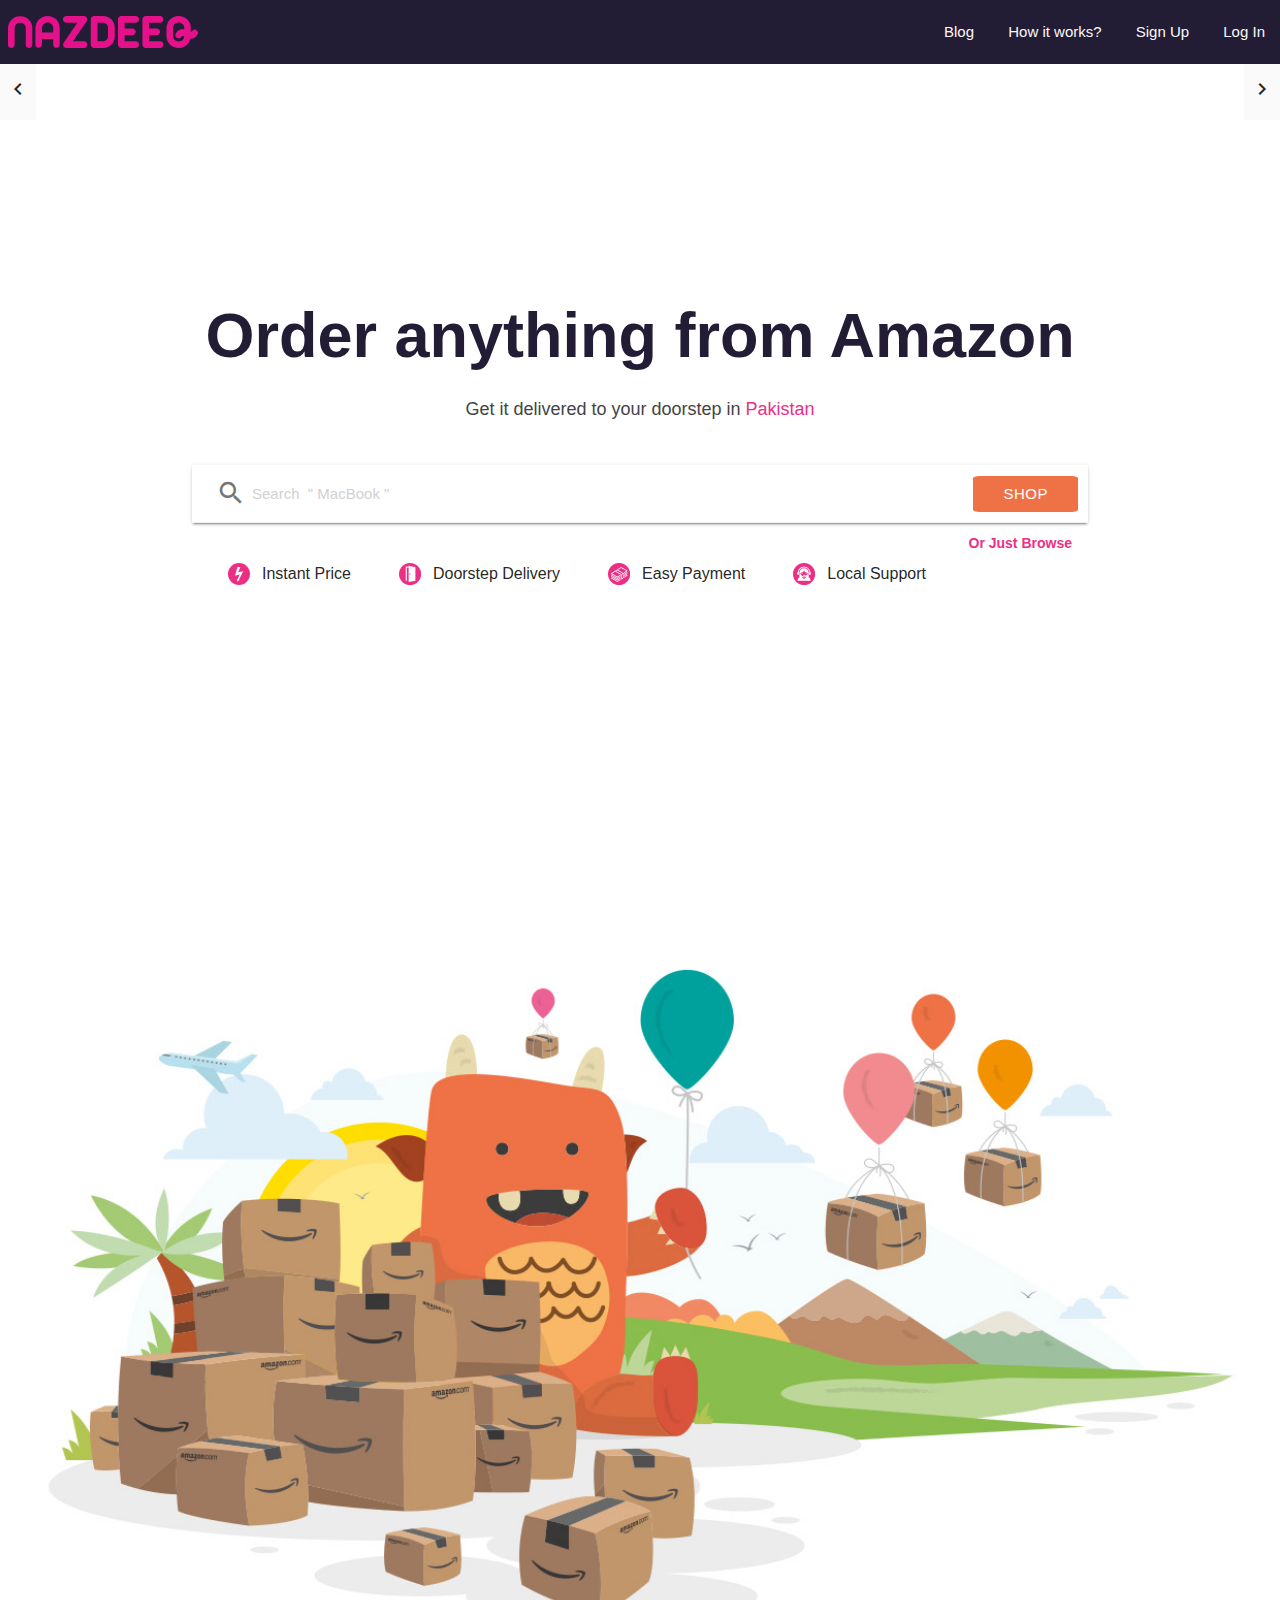
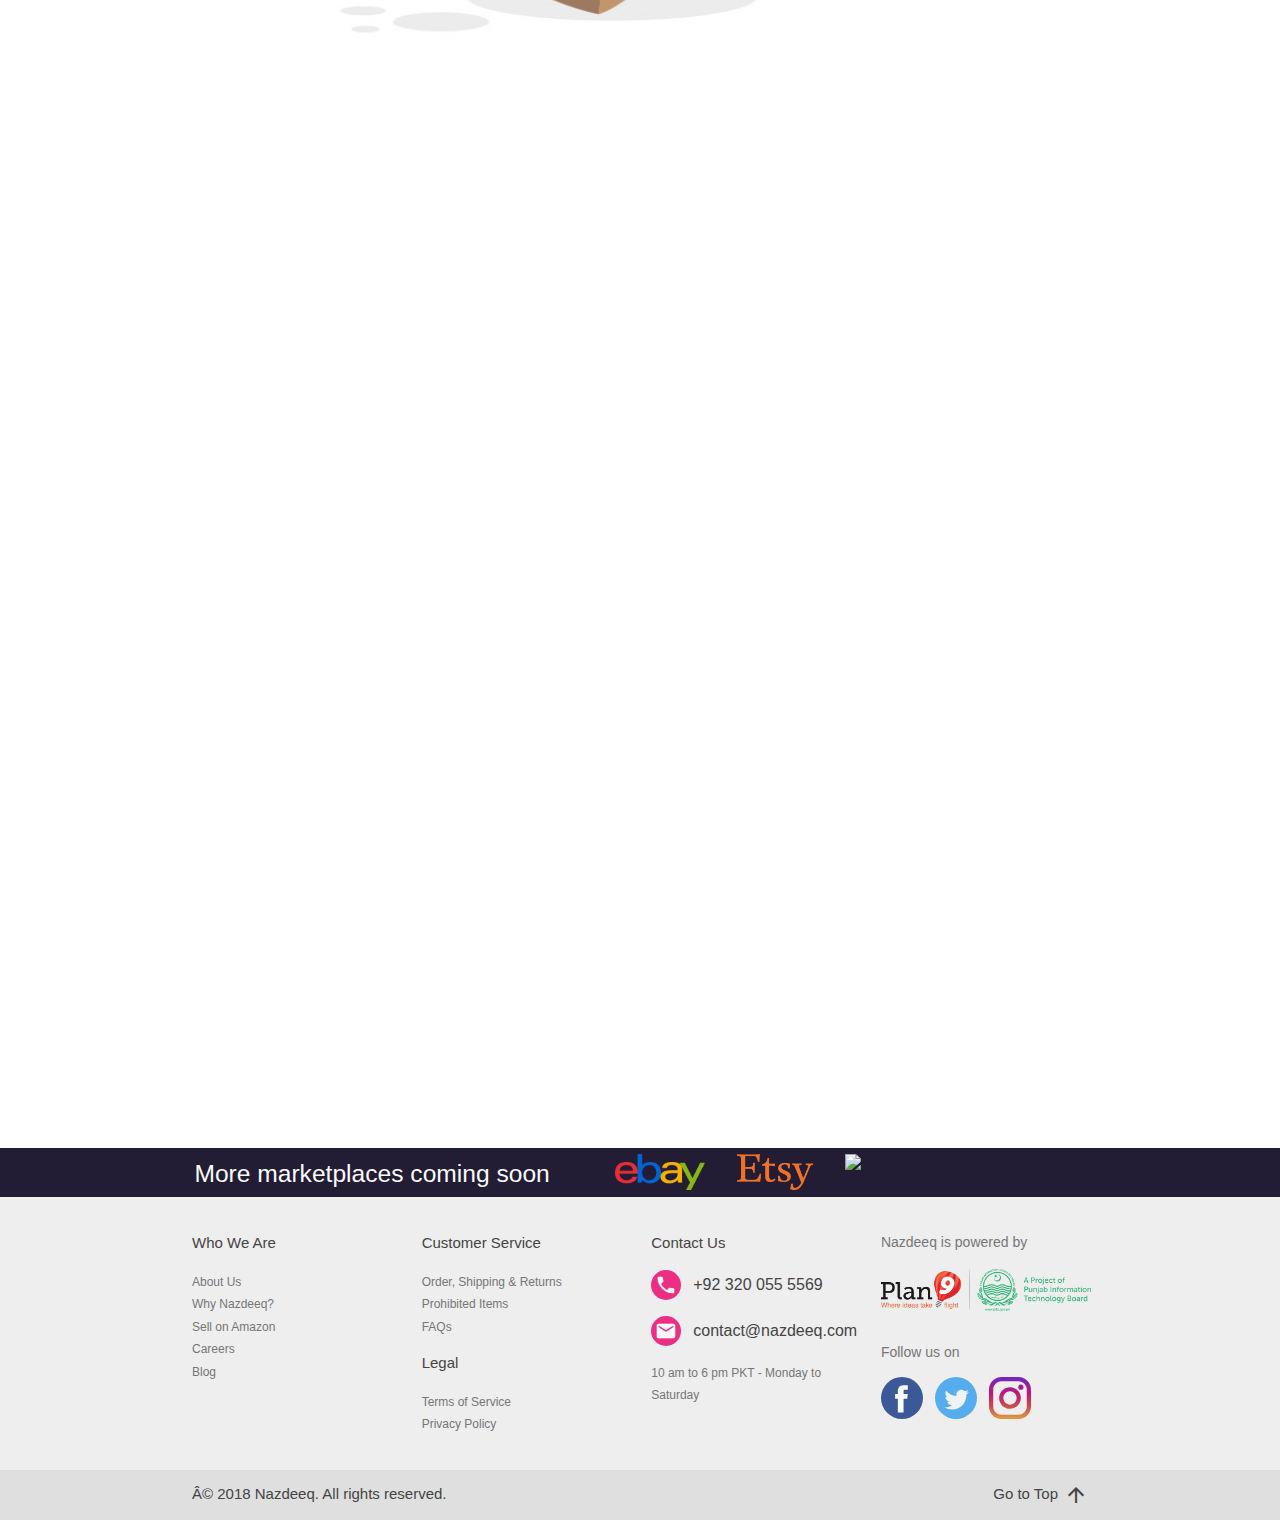
==== commit 358f1bd9: "index update" ====
--- a/index.html
+++ b/index.html
@@ -43,7 +43,9 @@
 
     <!-- Code index page -->
     <div id="top-ref-div-id"></div>
-    <!-- Navbar Code START -->
+
+    <!-- Navbar -->
+
     <div class="navbar-fixed">
         <nav class="site-theme-blue nf-div n-hide z-depth-0">
             <div class="navbar-div nav-wrapper">
@@ -102,9 +104,9 @@
         </li>
     </ul>
 
-    <!-- Navbar Code END -->
+    <!-- Amazon bannar -->
+
     <div style="position:relative" class="hide-on-med-and-down">
-
         <div class="slick-slider-handle i-amazon-banner-div">
 
         </div>
@@ -120,7 +122,6 @@
         </div>
     </div>
     <br>
-
 
     <!-- Search bar div for tabs and desktops - START -->
 
@@ -137,7 +138,7 @@
                 </p>
 
                 <!-- search bar start -->
-                <div class="card">
+                <div class="card" style="margin-bottom:0px;">
                     <form>
                         <div style="align-items: center;margin-bottom : 2px;border-bottom : 1px solid #f0f0f0; border-radius : 0px;" class="card horizontal search-card z-depth-0">
                             <i class="small material-icons site-theme-light-grey-text">search</i>
@@ -178,35 +179,65 @@
                 <!-- search bar end -->
 
 
-                <div class="row">
-                    <div class="col s12 m4 l3" style="display:flex; align-items:center">
+                <div class="row hide-on-med-only" style="margin-bottom:8px;">
+                    <div class="col s12 m12 l12">
+                        <div class="right-align">
+                            <a href="#!" style="display:inline-block;margin-right:16px;font-size:14px;padding-top:8px;" class="site-theme-pink-text fw-600">Or Just Browse</a>
+                        </div>
+                    </div>
+                </div>
+                <div class="row hide-on-med-and-down">
+                    <div class="col s12 m12 l12">
+                        <div style="display:flex; align-items:center;margin-left:36px;">
+                            <div style="display:inline-flex; align-items:center;margin-right:48px;">
+                                <img src="assets/bolt.svg" style="width: 22px; height: 22px;margin-left:0px">
+                                <p style="font-size:16px; font-weight: 400; padding-left: 12px;margin:0px;margin-right:auto;">Instant Price</p>
+                            </div>
+                            <div style="display:inline-flex; align-items:center;margin-right:48px;">
+                                <img src="assets/door.png" style="width: 22px; height: 22px;margin-left:0px">
+                                <p style="font-size:16px; font-weight: 400; padding-left: 12px;margin:0px;margin-right:auto">Doorstep Delivery</p>
+                            </div>
+                            <div style="display:inline-flex; align-items:center;margin-right:48px;">
+                                <img src="assets/cash.png" style="width: 22px; height: 22px;margin-left:0px">
+                                <p style="font-size:16px; font-weight: 400; padding-left: 12px;margin:0px;margin-right:auto">Easy Payment</p>
+                            </div>
+                            <div style="display:inline-flex; align-items:center;margin-right:0px;">
+                                <img src="assets/girl.png" style="width: 22px; height: 22px;margin-left:0px">
+                                <p style="font-size:16px; font-weight: 400; padding-left: 12px;margin:0px;margin-right:auto">Local Support</p>
+                            </div>
+                        </div>
+
+
+                    </div>
+                </div>
+
+                <div class="row hide-on-large-only" style="margin-top:21px;">
+
+                    <div class="col s12 m3 l3" style="display:flex; align-items:center">
+                        <img src="assets/door.png" style="width: 22px; height: 22px;margin-left:auto">
+                        <p style="font-size:16px; font-weight: 400; padding-left: 12px;margin-right:auto">Doorstep Delivery</p>
+                    </div>
+                    <div class="col s12 m3 l3" style="display:flex; align-items:center">
                         <img src="assets/bolt.svg" style="width: 22px; height: 22px;margin-left:auto">
                         <p style="font-size:16px; font-weight: 400; padding-left: 12px;margin-right:auto">Instant Price</p>
                     </div>
 
-                    <div class="col s12 m4 l3" style="display:flex; align-items:center">
-                        <img src="assets/door.png" style="width: 22px; height: 22px;margin-left:auto">
-                        <p style="font-size:16px; font-weight: 400; padding-left: 12px;margin-right:auto">Doorstep Delivery</p>
-                    </div>
-
-                    <div class="col s12 m4 l3" style="display:flex; align-items:center">
+
+
+                    <div class="col s12 m3 l3" style="display:flex; align-items:center">
                         <img src="assets/cash.png" style="width: 22px; height: 22px; margin-left : auto">
                         <p style="font-size:16px; font-weight: 400; padding-left: 12px; margin-right: auto">Easy Payment</p>
                     </div>
-                    <div class="col s12 m4 l3" style="display:flex; align-items:center">
+                    <div class="col s12 m3 l3" style="display:flex; align-items:center">
                         <img src="assets/girl.png" style="width: 22px; height: 22px; margin-left : auto">
                         <p style="font-size:16px; font-weight: 400; padding-left: 12px; margin-right: auto">Local Support</p>
                     </div>
                 </div>
 
 
-
-
-            </div>
-        </div>
-    </div>
-
-    <!-- Search bar div for tabs and desktops - END -->
+            </div>
+        </div>
+    </div>
 
     <!-- Search bar div for mobile - START -->
 
@@ -291,7 +322,7 @@
         </div>
     </div>
 
-    <!-- Search bar div for mobile - END -->
+    <!-- Video div -->
 
     <div class="sp-wrapper valign-wrapper vid-div" style="background-image:url('assets/img/bg.jpg')">
         <div class="container" style="display:flex">
@@ -303,18 +334,22 @@
         </div>
     </div>
 
+    <!-- How it works div -->
 
     <div class="container ">
         <div class="center ">
-            <h2 class="hide-on-small-only site-theme-blue-text fw-600 hw-heading">How it works?</h2>
-            <h3 class="hide-on-med-and-up site-theme-blue-text fw-600 hw-heading">How it works?</h3>
+            <h2 class="hide-on-small-only site-theme-blue-text fw-600 hw-heading">How it works</h2>
+            <h3 class="hide-on-med-and-up site-theme-blue-text fw-600 hw-heading">How it works</h3>
             <div class="row hw-content-row" style="margin-top:48px;margin-bottom:48px;">
                 <div class="col l4 m6 s12 hw-col">
                     <div class="card">
                         <div class="center site-theme-pink site-theme-white-text">
                             <p style="padding:16px;">Search & Place an Order</p>
                         </div>
-                        <img src="assets/img/ihw_1.svg " width="296 ">
+                        <img src="assets/img/ihw_1.png " width="296 ">
+                        <p class="center fw-600 site-theme-grey-text" style="padding:16px;padding-bottom:24px;padding-top:0px;">
+                            Search for the item you want, add it to cart, and proceed to Checkout to get instant rates in PKR
+                        </p>
                     </div>
                 </div>
                 <div class="col l4 m6 s12 hw-col">
@@ -322,7 +357,10 @@
                         <div class="center site-theme-pink site-theme-white-text">
                             <p style="padding:16px;">Confirm & Pay for your Order</p>
                         </div>
-                        <img src="assets/img/ihw_2.svg " width="296 ">
+                        <img src="assets/img/ihw_2.png " width="296 ">
+                        <p class="center fw-600 site-theme-grey-text" style="padding:16px;padding-bottom:24px;padding-top:0px;">
+                            Confirm the order and pay through your convenient payment method & receive a proof of payment
+                        </p>
                     </div>
                 </div>
                 <div class="col l4 m6 s12 hw-col">
@@ -330,7 +368,10 @@
                         <div class="center site-theme-pink site-theme-white-text">
                             <p style="padding:16px;">Receive your packages</p>
                         </div>
-                        <img src="assets/img/ihw_3.svg " width="296 ">
+                        <img src="assets/img/ihw_3.png " width="296 ">
+                        <p class="center fw-600 site-theme-grey-text" style="padding:16px;padding-bottom:24px;padding-top:0px;">
+                            In 10-14 business days, you will receive your packages at your doorstep<br>&nbsp;
+                        </p>
                     </div>
                 </div>
             </div>
@@ -531,60 +572,60 @@
 
             var bl = [
                 [{
-                    "img": "/assets/img/abi1.png ",
-                    "href": "!#"
-                }, {
-                    "img": "/assets/img/abi2.png ",
-                    "href": "!#"
-                }, {
-                    "img": "/assets/img/abi3.png ",
-                    "href": "!#"
-                }, {
-                    "img": "/assets/img/abi4.png ",
-                    "href": "!#"
-                }, {
-                    "img": "/assets/img/abi5.png ",
-                    "href": "!#"
-                }, {
-                    "img": "/assets/img/abi6.png ",
+                    "img": "assets/img/abi1.png ",
+                    "href": "!#"
+                }, {
+                    "img": "assets/img/abi2.png ",
+                    "href": "!#"
+                }, {
+                    "img": "assets/img/abi3.png ",
+                    "href": "!#"
+                }, {
+                    "img": "assets/img/abi4.png ",
+                    "href": "!#"
+                }, {
+                    "img": "assets/img/abi5.png ",
+                    "href": "!#"
+                }, {
+                    "img": "assets/img/abi6.png ",
                     "href": "!#"
                 }],
                 [{
-                    "img": "/assets/img/abi1.png ",
-                    "href": "!#"
-                }, {
-                    "img": "/assets/img/abi2.png ",
-                    "href": "!#"
-                }, {
-                    "img": "/assets/img/abi3.png ",
-                    "href": "!#"
-                }, {
-                    "img": "/assets/img/abi4.png ",
-                    "href": "!#"
-                }, {
-                    "img": "/assets/img/abi5.png ",
-                    "href": "!#"
-                }, {
-                    "img": "/assets/img/abi6.png ",
+                    "img": "assets/img/abi1.png ",
+                    "href": "!#"
+                }, {
+                    "img": "assets/img/abi2.png ",
+                    "href": "!#"
+                }, {
+                    "img": "assets/img/abi3.png ",
+                    "href": "!#"
+                }, {
+                    "img": "assets/img/abi4.png ",
+                    "href": "!#"
+                }, {
+                    "img": "assets/img/abi5.png ",
+                    "href": "!#"
+                }, {
+                    "img": "assets/img/abi6.png ",
                     "href": "!#"
                 }],
                 [{
-                    "img": "/assets/img/abi1.png ",
-                    "href": "!#"
-                }, {
-                    "img": "/assets/img/abi2.png ",
-                    "href": "!#"
-                }, {
-                    "img": "/assets/img/abi3.png ",
-                    "href": "!#"
-                }, {
-                    "img": "/assets/img/abi4.png ",
-                    "href": "!#"
-                }, {
-                    "img": "/assets/img/abi5.png ",
-                    "href": "!#"
-                }, {
-                    "img": "/assets/img/abi6.png ",
+                    "img": "assets/img/abi1.png ",
+                    "href": "!#"
+                }, {
+                    "img": "assets/img/abi2.png ",
+                    "href": "!#"
+                }, {
+                    "img": "assets/img/abi3.png ",
+                    "href": "!#"
+                }, {
+                    "img": "assets/img/abi4.png ",
+                    "href": "!#"
+                }, {
+                    "img": "assets/img/abi5.png ",
+                    "href": "!#"
+                }, {
+                    "img": "assets/img/abi6.png ",
                     "href": "!#"
                 }]
             ];
--- a/css/index.css
+++ b/css/index.css
@@ -160,9 +160,15 @@
 }
 
 .i-search-div {
-    padding-top: 24px;
+    padding-top: 88px;
     padding-bottom: 24px;
     min-height: calc(100vh - 141px);
+    transition-property: all;
+    transition-duration: 0.5s;
+}
+
+.i-search-div-search-focus {
+    padding-top: 24px;
 }
 
 .in-s-button {
@@ -265,7 +271,7 @@
 }
 
 .vid-div {
-    opacity: 0;
+    opacity: 1;
     transition-property: all;
     transition-duration: 0.4s;
     transition-timing-function: ease-out;
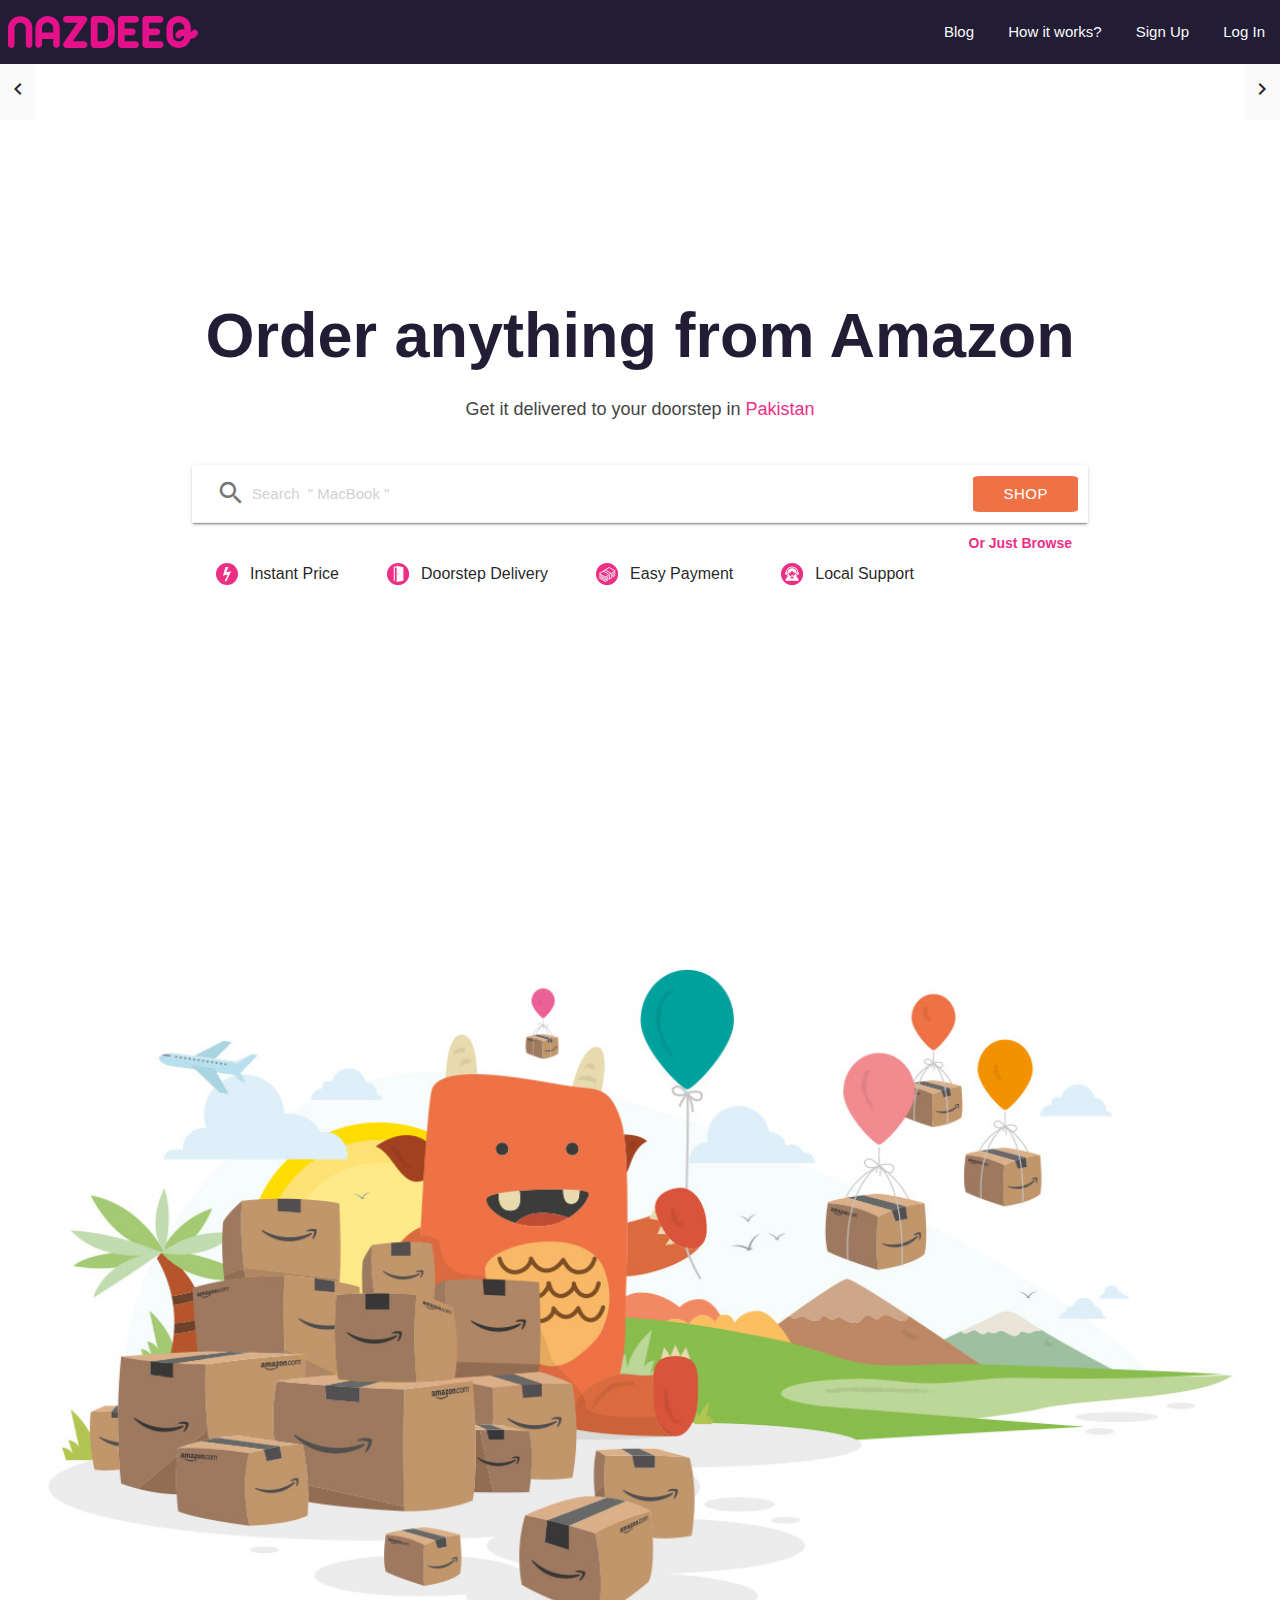
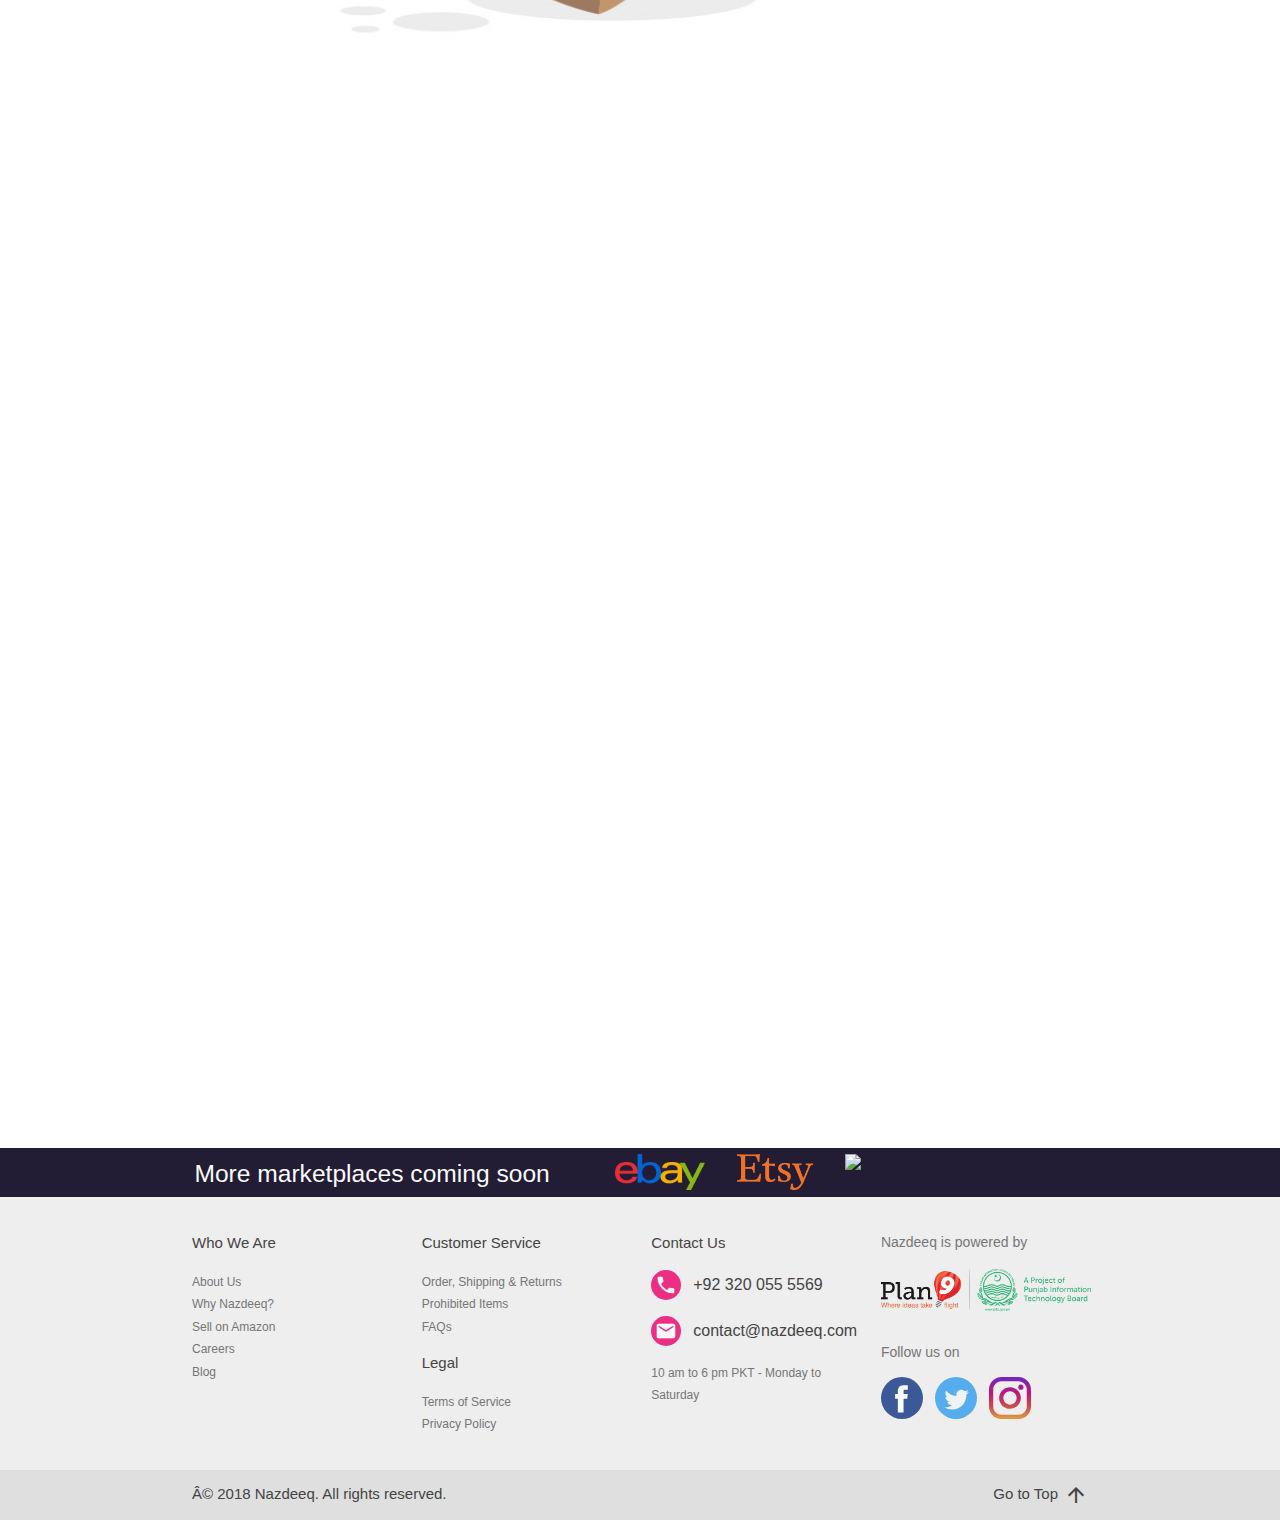
==== commit 0b94bc29: "updated index" ====
--- a/index.html
+++ b/index.html
@@ -188,20 +188,20 @@
                 </div>
                 <div class="row hide-on-med-and-down">
                     <div class="col s12 m12 l12">
-                        <div style="display:flex; align-items:center;margin-left:36px;">
-                            <div style="display:inline-flex; align-items:center;margin-right:48px;">
+                        <div style="display:flex; align-items:center;margin-left:24px;">
+                            <div class="b-search-item">
                                 <img src="assets/bolt.svg" style="width: 22px; height: 22px;margin-left:0px">
                                 <p style="font-size:16px; font-weight: 400; padding-left: 12px;margin:0px;margin-right:auto;">Instant Price</p>
                             </div>
-                            <div style="display:inline-flex; align-items:center;margin-right:48px;">
+                            <div class="b-search-item">
                                 <img src="assets/door.png" style="width: 22px; height: 22px;margin-left:0px">
                                 <p style="font-size:16px; font-weight: 400; padding-left: 12px;margin:0px;margin-right:auto">Doorstep Delivery</p>
                             </div>
-                            <div style="display:inline-flex; align-items:center;margin-right:48px;">
+                            <div class="b-search-item">
                                 <img src="assets/cash.png" style="width: 22px; height: 22px;margin-left:0px">
                                 <p style="font-size:16px; font-weight: 400; padding-left: 12px;margin:0px;margin-right:auto">Easy Payment</p>
                             </div>
-                            <div style="display:inline-flex; align-items:center;margin-right:0px;">
+                            <div class="b-search-item">
                                 <img src="assets/girl.png" style="width: 22px; height: 22px;margin-left:0px">
                                 <p style="font-size:16px; font-weight: 400; padding-left: 12px;margin:0px;margin-right:auto">Local Support</p>
                             </div>
--- a/css/index.css
+++ b/css/index.css
@@ -356,6 +356,20 @@
     padding-left: 36px;
 }
 
+.b-search-item {
+    display: inline-flex;
+    align-items: center;
+    margin-right: 48px;
+}
+
+@media screen and (max-width:1107px) {
+    .b-search-item {
+        display: inline-flex;
+        align-items: center;
+        margin-right: 24px;
+    }
+}
+
 @media screen and (max-width:992px) {
     .sp-wrapper {
         margin-top: 0px;
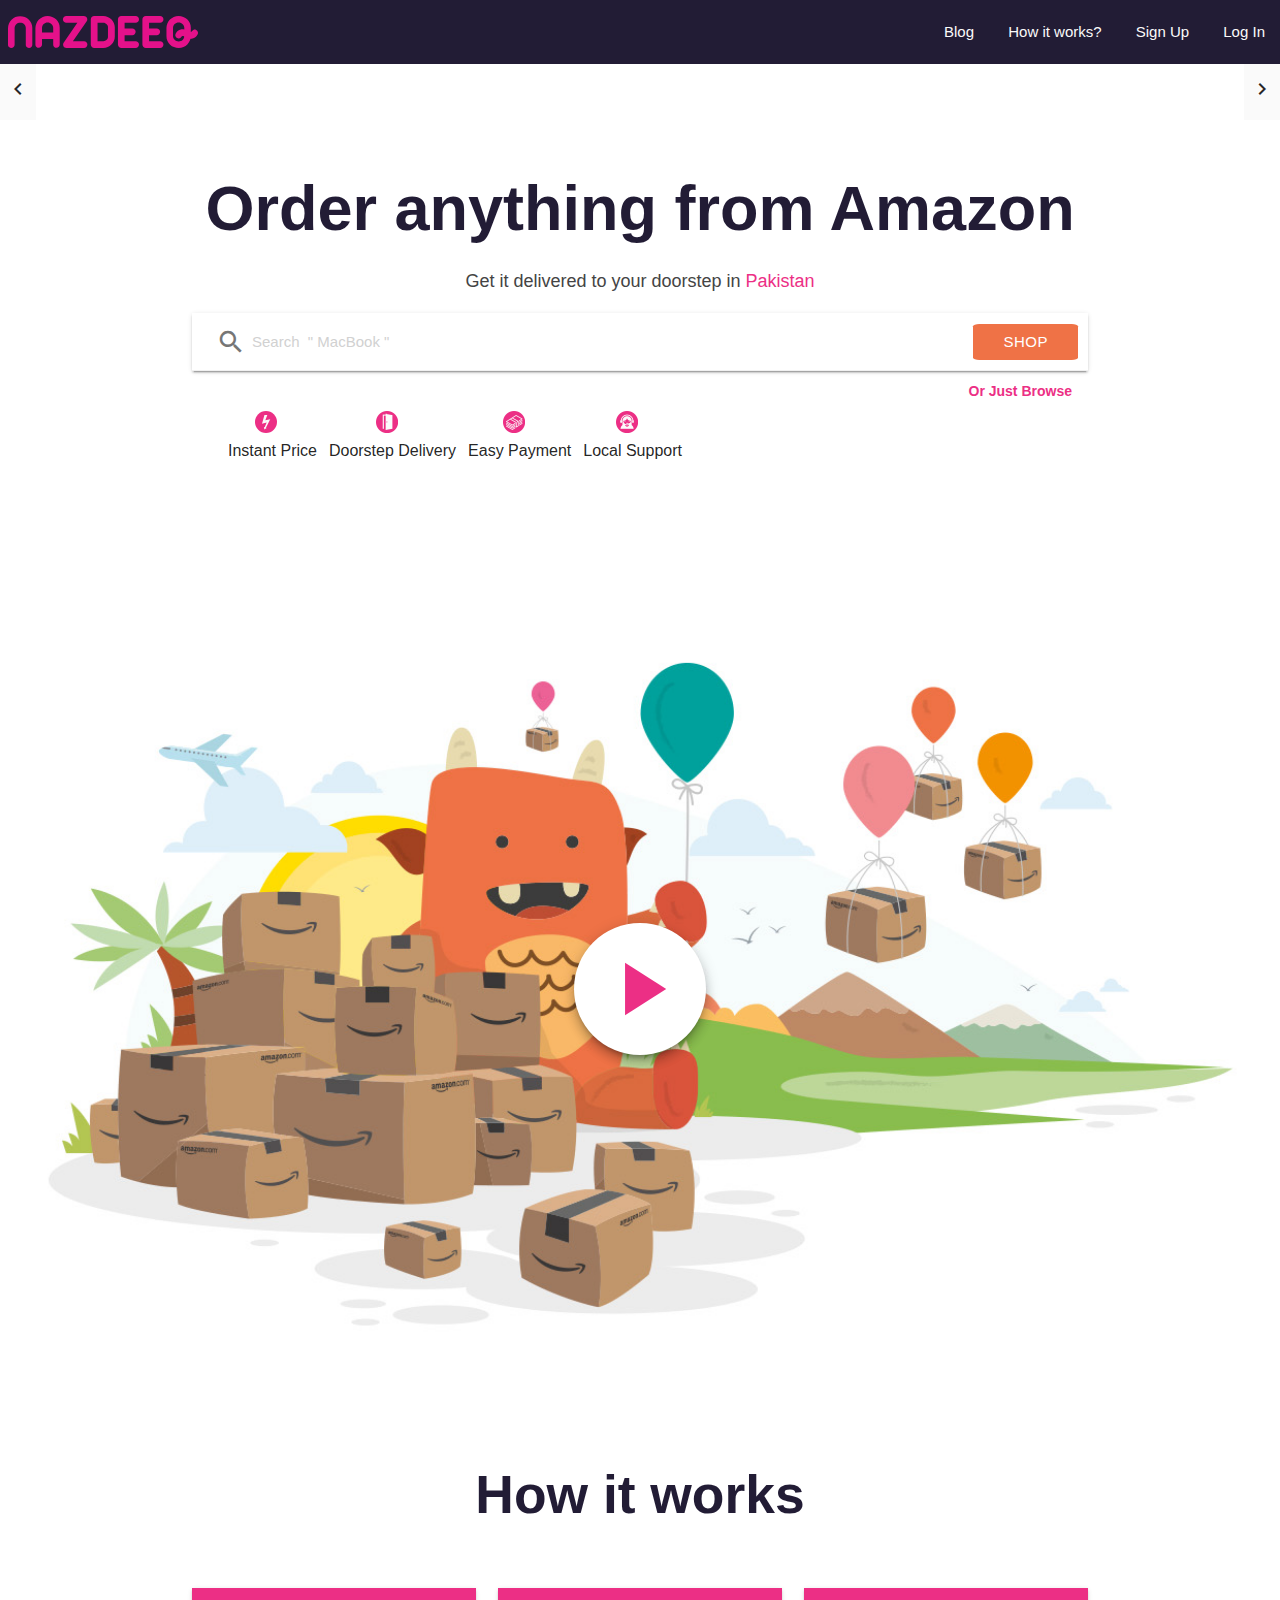
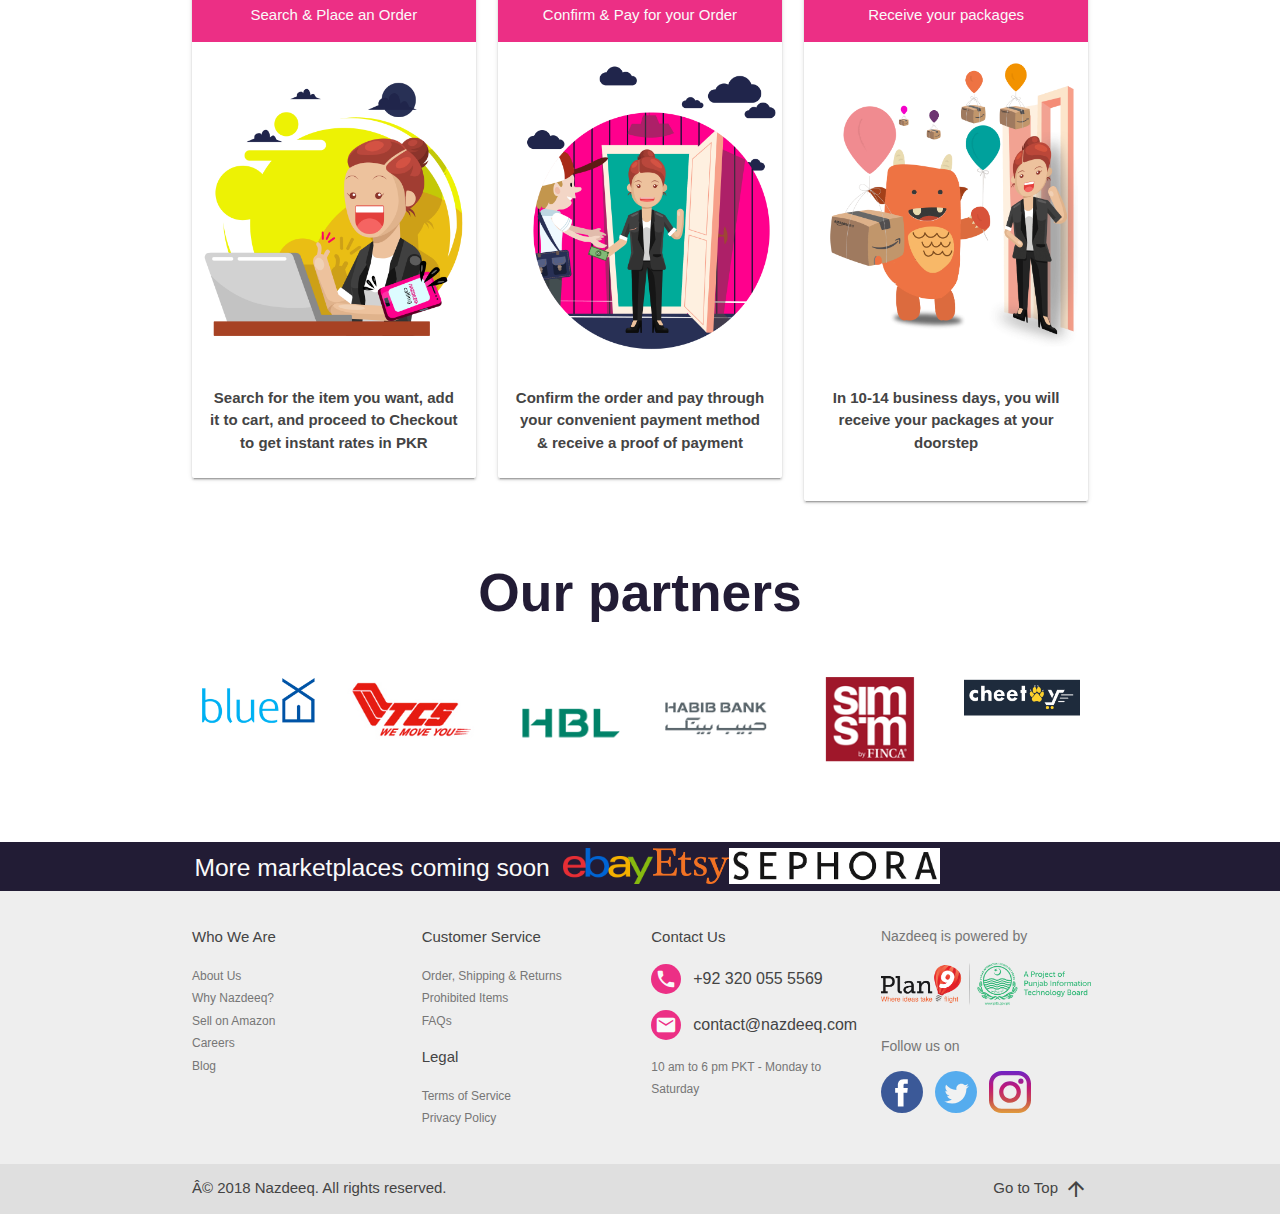
==== commit 8b99d3d9: "updated stamp" ====
--- a/index.html
+++ b/index.html
@@ -1,3 +1,15 @@
+<!-- 
+    This website is deveoloped by 
+    the developers of PoweredbyME:
+    
+    - Fasieh Saad
+    - Daniyal Ahmad
+    - Abdul Hadi Amir
+    - Saad Ahmad
+    
+-->
+
+
 <!DOCTYPE html>
 <html>
 
@@ -641,4 +653,17 @@
 
 </body>
 
-</html>+</html>
+
+
+
+<!-- 
+    This website is deveoloped by 
+    the developers of PoweredbyME:
+    
+    - Fasieh Saad
+    - Daniyal Ahmad
+    - Abdul Hadi Amir
+    - Saad Ahmad
+    
+-->--- a/css/index.css
+++ b/css/index.css
@@ -156,19 +156,8 @@
 }
 
 .i-search-container {
-    margin-bottom: 120px;
-}
-
-.i-search-div {
-    padding-top: 88px;
-    padding-bottom: 24px;
-    min-height: calc(100vh - 141px);
-    transition-property: all;
-    transition-duration: 0.5s;
-}
-
-.i-search-div-search-focus {
-    padding-top: 24px;
+    margin-top: 56px;
+    margin-bottom: 56px;
 }
 
 .in-s-button {
@@ -191,7 +180,6 @@
 .search-card {
     padding-left: 24px !important;
     padding-right: 4px !important;
-    margin-top: 42px;
     border-radius: 5px;
 }
 
@@ -221,6 +209,12 @@
     margin-right: auto;
 }
 
+@media screen and (max-width:992px) {
+    .sp-wrapper {
+        margin-top: 0px;
+    }
+}
+
 .search-in:focus {
     border-bottom: none !important;
     box-shadow: none !important;
@@ -266,125 +260,32 @@
     border-radius: 3px !important;
 }
 
-.i-amazon-banner {
-    height: 56px;
-}
-
-.vid-div {
-    opacity: 1;
-    transition-property: all;
-    transition-duration: 0.4s;
-    transition-timing-function: ease-out;
-}
-
-.show.vid-div {
-    opacity: 1;
-}
-
-.vid-div-btn {
-    transform: scale(2);
-    opacity: 0;
-    transition-property: all;
-    transition-duration: 0.4s;
-    transition-delay: 0.3s;
-    transition-timing-function: ease-out;
-}
-
-.show.vid-div-btn {
-    transform: scale(1);
-    opacity: 1;
-}
-
-.hw-heading {
-    transform: translateY(40px);
-    opacity: 0;
-    transition-property: all;
-    transition-duration: 0.4s;
-    transition-timing-function: ease-out;
-}
-
-.show.hw-heading {
-    transform: translateY(0px);
-    opacity: 1;
-}
-
-.hw-col .card {
-    transform: translateY(40px);
-    opacity: 0;
-    transition-property: all;
-    transition-duration: 0.4s;
-    transition-timing-function: ease-out;
-}
-
-.show.hw-col .card {
-    transform: translateY(0px);
-    opacity: 1;
-}
-
-.op-heading {
-    transform: translateY(40px);
-    opacity: 0;
-    transition-property: all;
-    transition-duration: 0.4s;
-    transition-timing-function: ease-out;
-}
-
-.show.op-heading {
-    transform: translateY(0px);
-    opacity: 1;
-}
-
-.op-col img {
-    transform: translateY(40px);
-    opacity: 0;
-    transition-property: all;
-    transition-duration: 0.4s;
-    transition-timing-function: ease-out;
-}
-
-.show.op-col img {
-    transform: translateY(0px);
-    opacity: 1;
-}
-
-.coming-soon-div img {
-    margin-left: 16px;
-    margin-right: 16px;
-}
-
-.coming-soon-div {
-    padding-left: 36px;
-}
-
-.b-search-item {
-    display: inline-flex;
-    align-items: center;
-    margin-right: 48px;
-}
-
-@media screen and (max-width:1107px) {
-    .b-search-item {
-        display: inline-flex;
-        align-items: center;
-        margin-right: 24px;
-    }
-}
-
-@media screen and (max-width:992px) {
-    .sp-wrapper {
-        margin-top: 0px;
-    }
-}
-
+.it-down-btn{
+    background: transparent !important;
+    border: none! important;
+}
+
+.it-class-div{
+    background: #F4F5F7 !important;
+    border:1px solid #DFE1E6 !important;
+    border-radius: 5px !important;
+    height: 3rem !important;
+    
+}
+
+.i-select-btn{
+    padding-left: 8px !important;
+    font-size:12px !important;
+    padding-right: 8px !important;
+}
+.clicked-btn-class{
+    background-color: #EC2F85 !important;
+    color: white !important;
+    border: 1px solid transparent !important;
+}
 @media screen and (max-width:600px) {
     .sp-password {
         margin-bottom: 20px !important;
-    }
-    .i-search-div {
-        min-height: 40vh;
-    }
-    .i-search-container {
-        margin-bottom: 0px;
     }
     .i-play-vid-btn {
         height: 108px;
@@ -394,11 +295,4 @@
         display: flex;
         align-items: center;
     }
-    .vid-div {
-        opacity: 1;
-    }
-    .vid-div-btn {
-        transform: scale(1);
-        opacity: 1;
-    }
 }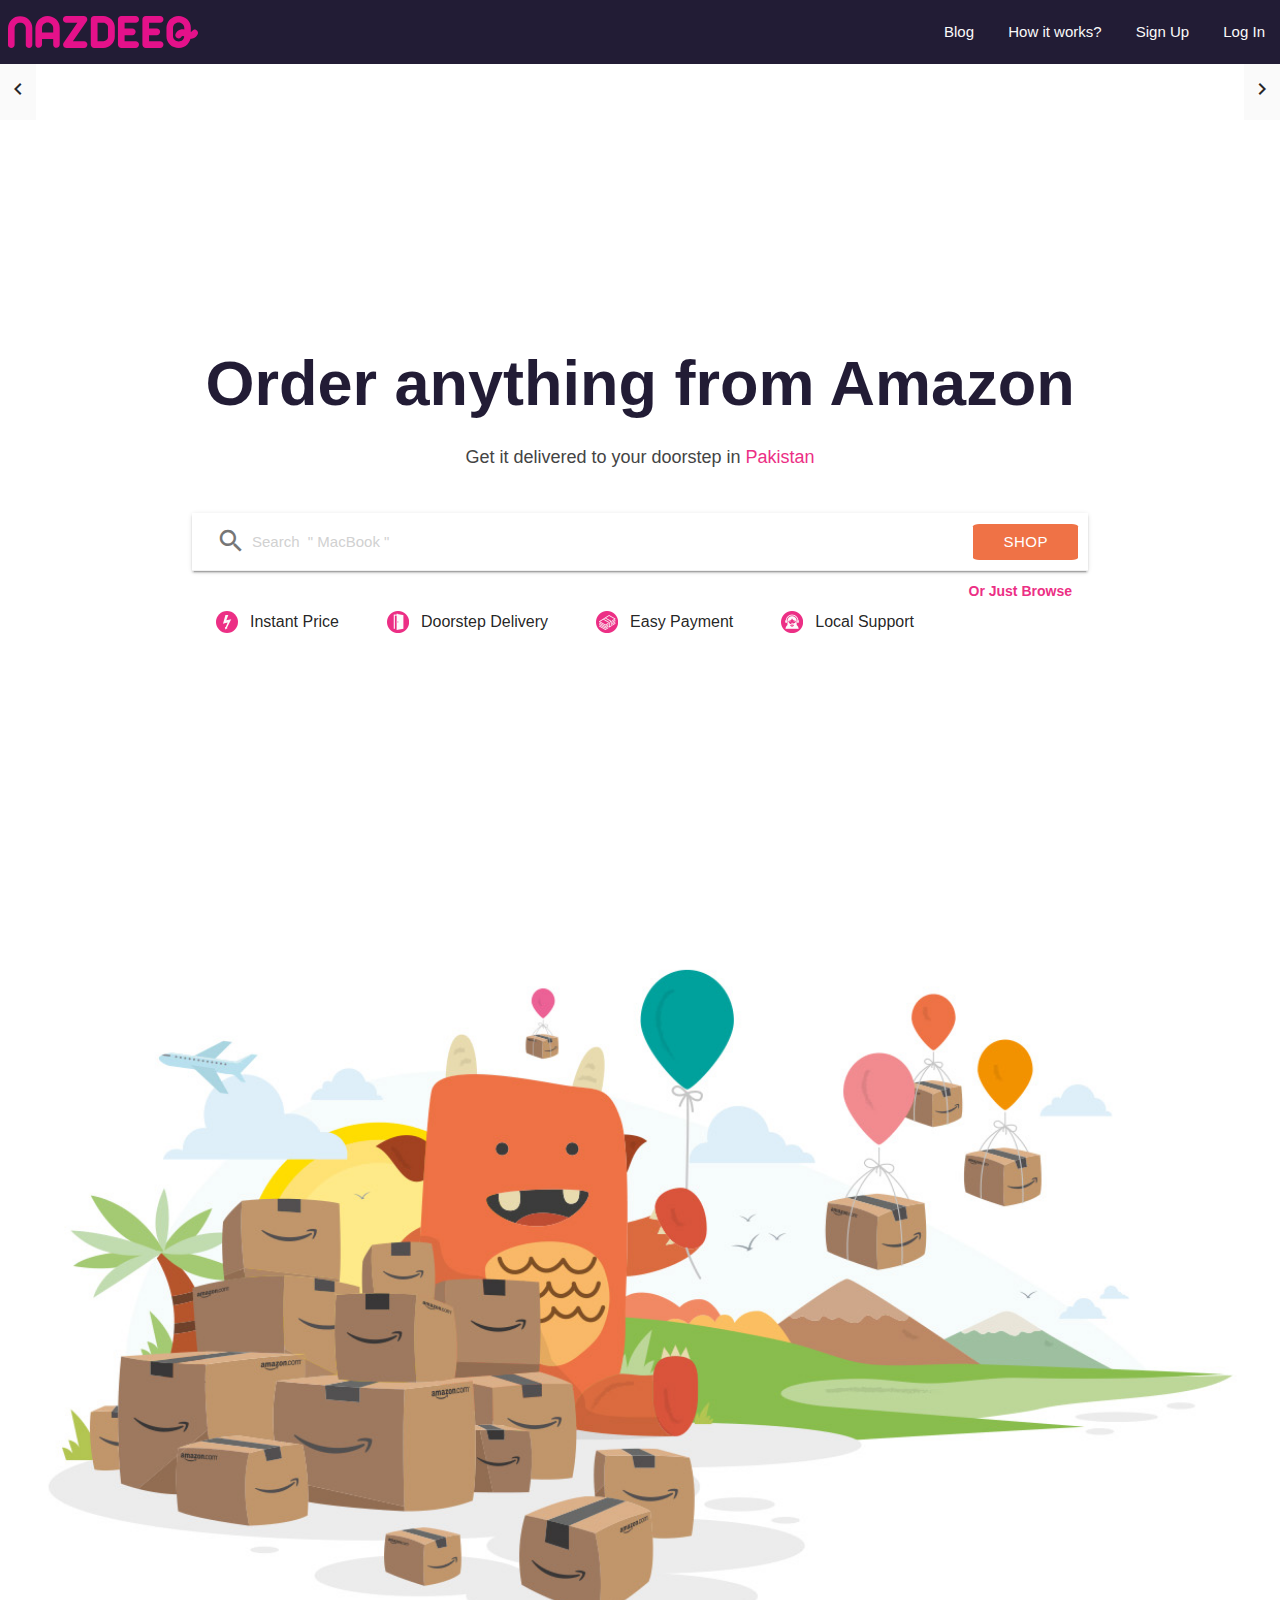
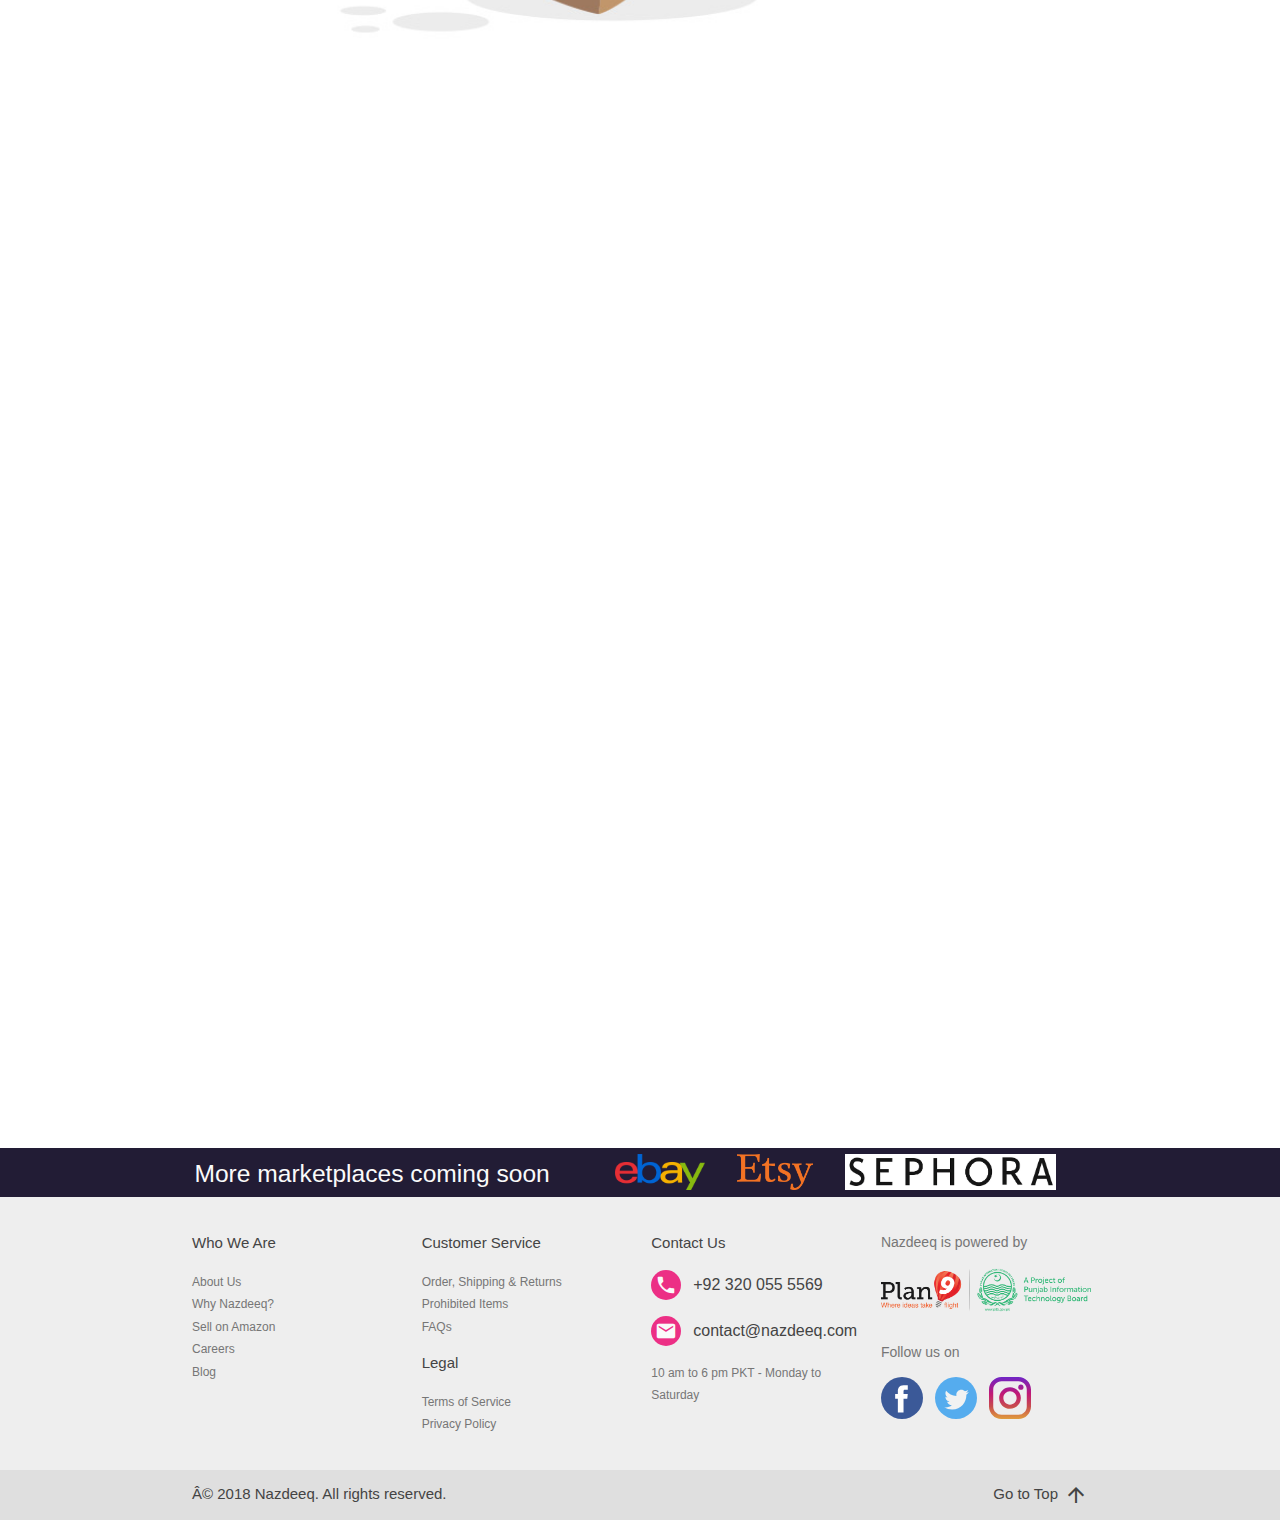
==== commit c2ae697e: "final updates" ====
--- a/index.html
+++ b/index.html
@@ -1,12 +1,43 @@
+<!--
+    The UX/UI of this website has been coded by
+    developers at PoweredByME. 
+        - Fasieh Saad
+        - Daniyal Ahmad
+        - Abdul Hadi Amir
+        - Saad Ahmad
+-->
+
+
 <!-- 
-    This website is deveoloped by 
-    the developers of PoweredbyME:
-    
-    - Fasieh Saad
-    - Daniyal Ahmad
-    - Abdul Hadi Amir
-    - Saad Ahmad
-    
+    This page has three lists in the js script.
+
+    Formate is given as:
+    Amazon Banner List :- 
+    bl = [
+        [
+            {"img" : --- , "href" : --- }, ...   
+        ],
+        [
+            {"img" : --- , "href" : --- }, ...   
+        ], ...
+    ]
+    It is an array of arrays where each array can have 6 items. 
+    And each array coresponds to the group of items on one slide in  the banner.
+
+   For the search bar drop down 
+   var explore = [
+       {
+            name: ---,
+            link: ++ 
+        }, ...
+    ] 
+    var popular = [
+        {
+            name: --- ,
+            link: ###
+        }, ...
+    ];
+
 -->
 
 
@@ -653,17 +684,4 @@
 
 </body>
 
-</html>
-
-
-
-<!-- 
-    This website is deveoloped by 
-    the developers of PoweredbyME:
-    
-    - Fasieh Saad
-    - Daniyal Ahmad
-    - Abdul Hadi Amir
-    - Saad Ahmad
-    
--->+</html>--- a/css/index.css
+++ b/css/index.css
@@ -51,7 +51,7 @@
 }
 
 .sp-lgi-login-btn--facebook:before {
-    background: url('/assets/icon_facebook.png') 6px 6px no-repeat;
+    background: url('icon_facebook.png') 6px 6px no-repeat;
 }
 
 .sp-lgi-login-btn--facebook:hover,
@@ -67,7 +67,7 @@
 }
 
 .sp-lgi-login-btn--google:before {
-    background: url('/assets/icon_google.png') 6px 6px no-repeat;
+    background: url('icon_google.png') 6px 6px no-repeat;
 }
 
 .sp-lgi-login-btn--google:hover,
@@ -99,7 +99,7 @@
 .sp-wrapper {
     width: 100vw;
     min-height: 100vh;
-    background-image: url('/assets/img/bgn.png');
+    background-image: url('bgn.png');
     background-size: cover;
     background-position: center;
     background-repeat: no-repeat;
@@ -160,6 +160,18 @@
     margin-bottom: 56px;
 }
 
+.i-search-div {
+    padding-top: 64px;
+    padding-bottom: 24px;
+    min-height: calc(100vh - 141px);
+    transition-property: all;
+    transition-duration: 0.5s;
+}
+
+.i-search-div-search-focus {
+    padding-top: 24px;
+}
+
 .in-s-button {
     width: 100% !important;
     margin-top: 3% !important;
@@ -180,6 +192,7 @@
 .search-card {
     padding-left: 24px !important;
     padding-right: 4px !important;
+    margin-top: 42px;
     border-radius: 5px;
 }
 
@@ -209,12 +222,6 @@
     margin-right: auto;
 }
 
-@media screen and (max-width:992px) {
-    .sp-wrapper {
-        margin-top: 0px;
-    }
-}
-
 .search-in:focus {
     border-bottom: none !important;
     box-shadow: none !important;
@@ -260,32 +267,160 @@
     border-radius: 3px !important;
 }
 
-.it-down-btn{
+.it-down-btn {
     background: transparent !important;
     border: none! important;
 }
 
-.it-class-div{
+.it-class-div {
     background: #F4F5F7 !important;
-    border:1px solid #DFE1E6 !important;
+    border: 1px solid #DFE1E6 !important;
     border-radius: 5px !important;
     height: 3rem !important;
-    
-}
-
-.i-select-btn{
+    cursor: pointer;
+}
+
+.serach-in:hover {
+    cursor: pointer !important;
+}
+
+.i-select-btn {
     padding-left: 8px !important;
-    font-size:12px !important;
+    font-size: 12px !important;
     padding-right: 8px !important;
-}
-.clicked-btn-class{
+    margin-right: 6px !important;
+}
+
+.clicked-btn-class {
     background-color: #EC2F85 !important;
     color: white !important;
     border: 1px solid transparent !important;
 }
+
+.i-amazon-banner {
+    height: 56px;
+}
+
+.vid-div {
+    opacity: 1;
+    transition-property: all;
+    transition-duration: 0.4s;
+    transition-timing-function: ease-out;
+}
+
+.show.vid-div {
+    opacity: 1;
+}
+
+.vid-div-btn {
+    transform: scale(2);
+    opacity: 0;
+    transition-property: all;
+    transition-duration: 0.4s;
+    transition-delay: 0.3s;
+    transition-timing-function: ease-out;
+}
+
+.show.vid-div-btn {
+    transform: scale(1);
+    opacity: 1;
+}
+
+.hw-heading {
+    transform: translateY(40px);
+    opacity: 0;
+    transition-property: all;
+    transition-duration: 0.4s;
+    transition-timing-function: ease-out;
+}
+
+.show.hw-heading {
+    transform: translateY(0px);
+    opacity: 1;
+}
+
+.hw-col .card {
+    transform: translateY(40px);
+    opacity: 0;
+    transition-property: all;
+    transition-duration: 0.4s;
+    transition-timing-function: ease-out;
+}
+
+.show.hw-col .card {
+    transform: translateY(0px);
+    opacity: 1;
+}
+
+.op-heading {
+    transform: translateY(40px);
+    opacity: 0;
+    transition-property: all;
+    transition-duration: 0.4s;
+    transition-timing-function: ease-out;
+}
+
+.show.op-heading {
+    transform: translateY(0px);
+    opacity: 1;
+}
+
+.op-col img {
+    transform: translateY(40px);
+    opacity: 0;
+    transition-property: all;
+    transition-duration: 0.4s;
+    transition-timing-function: ease-out;
+}
+
+.show.op-col img {
+    transform: translateY(0px);
+    opacity: 1;
+}
+
+.coming-soon-div img {
+    margin-left: 16px;
+    margin-right: 16px;
+}
+
+.coming-soon-div {
+    padding-left: 36px;
+}
+
+.b-search-item {
+    display: inline-flex;
+    align-items: center;
+    margin-right: 48px;
+}
+
+.pco-thanks-heading-container {
+    margin-top: 72px;
+    margin-bottom: 72px;
+}
+
+@media screen and (max-width:1107px) {
+    .b-search-item {
+        display: inline-flex;
+        align-items: center;
+        margin-right: 24px;
+    }
+}
+
+@media screen and (max-width:992px) {
+    .sp-wrapper {
+        margin-top: 0px;
+    }
+}
+
 @media screen and (max-width:600px) {
     .sp-password {
         margin-bottom: 20px !important;
+    }
+    .i-search-div {
+        min-height: 40vh;
+    }
+    .i-search-container {
+        margin-bottom: 0px;
     }
     .i-play-vid-btn {
         height: 108px;
@@ -295,4 +430,15 @@
         display: flex;
         align-items: center;
     }
+    .vid-div {
+        opacity: 1;
+    }
+    .vid-div-btn {
+        transform: scale(1);
+        opacity: 1;
+    }
+    .pco-thanks-heading-container {
+        margin-top: 56px;
+        margin-bottom: 56px;
+    }
 }